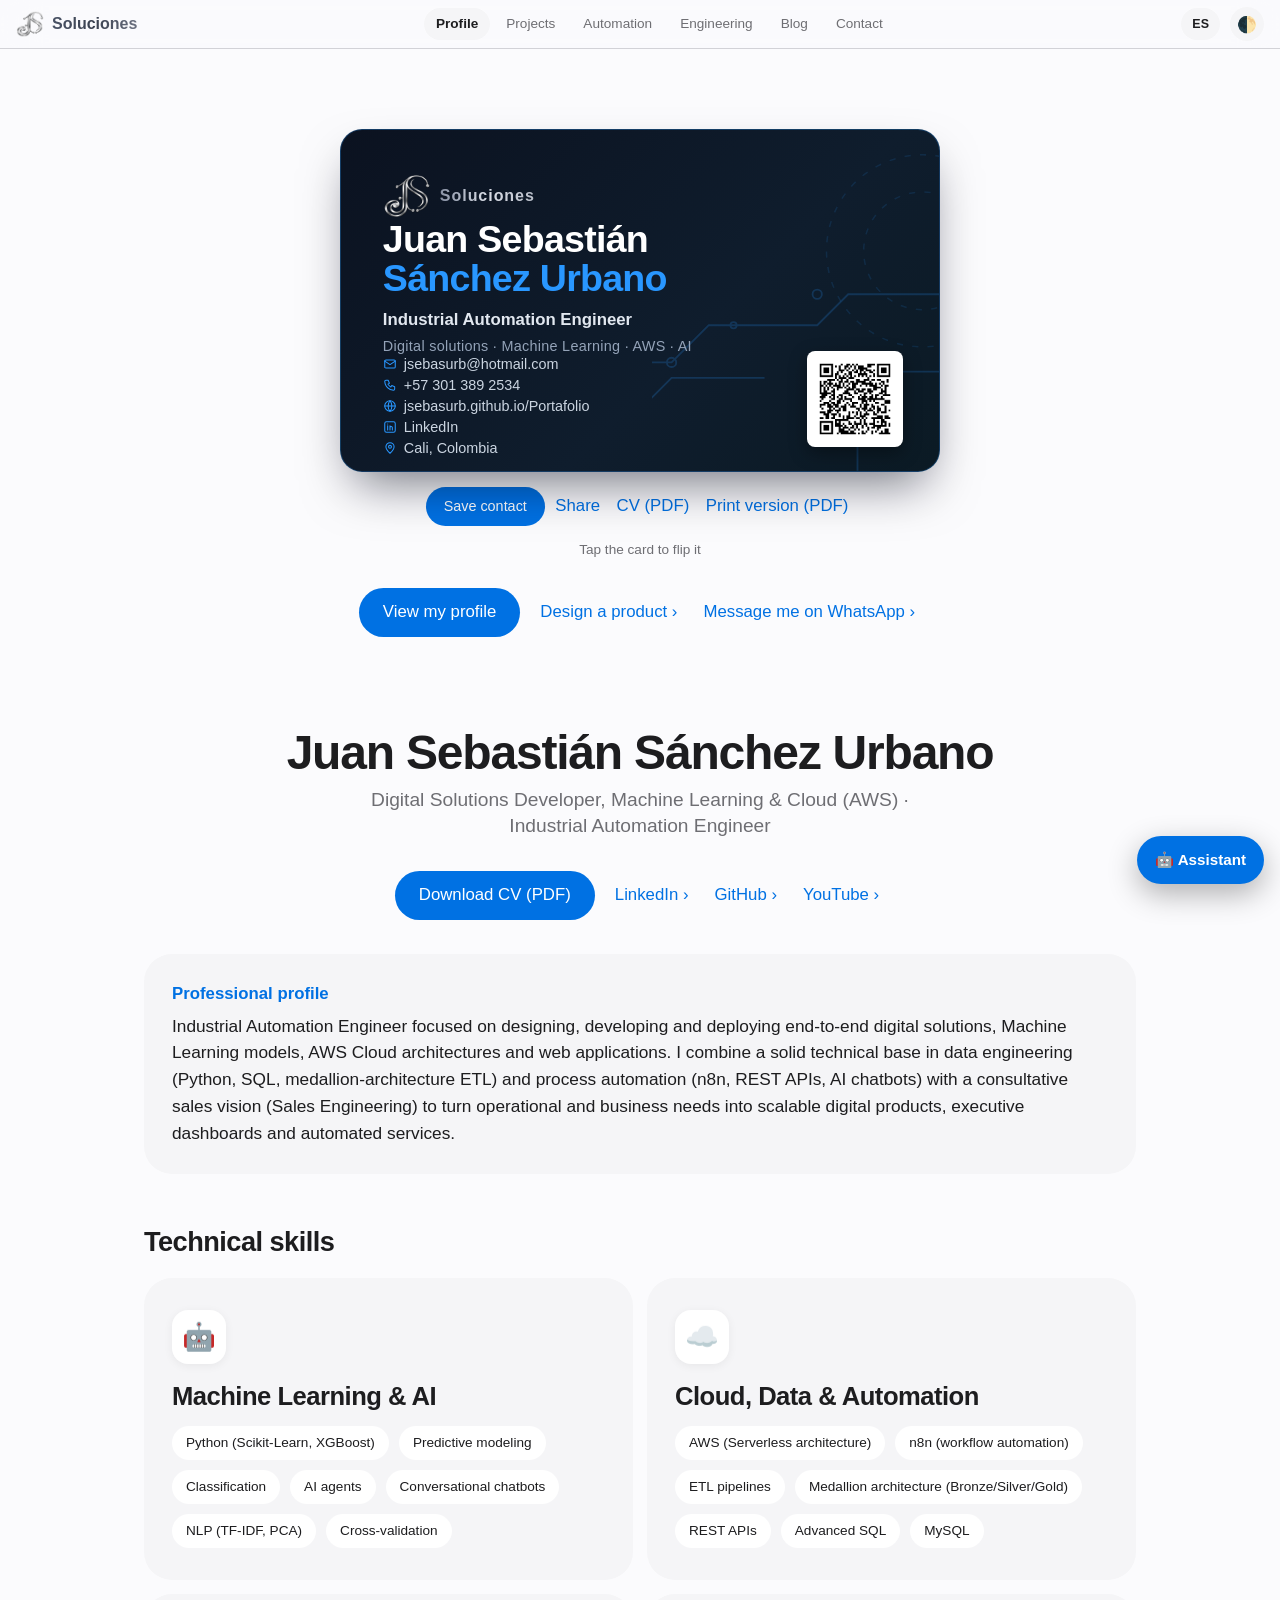
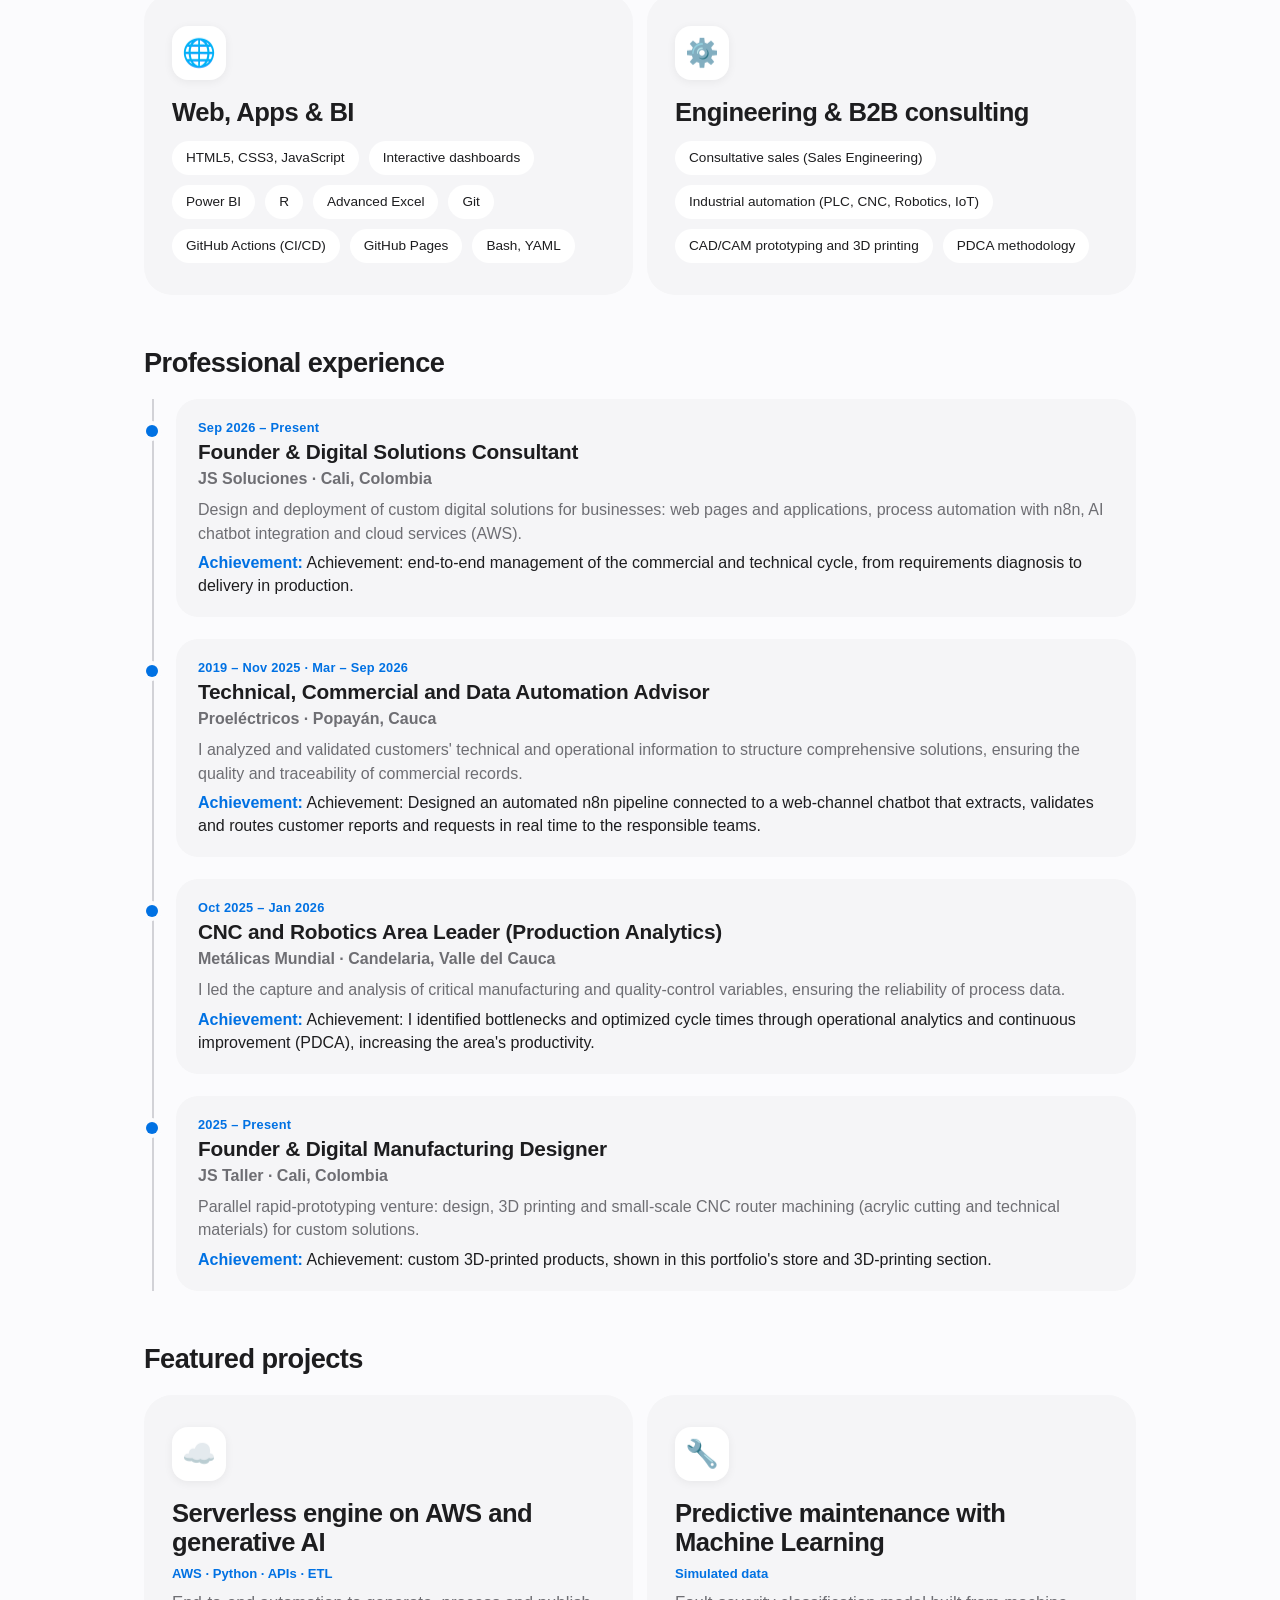
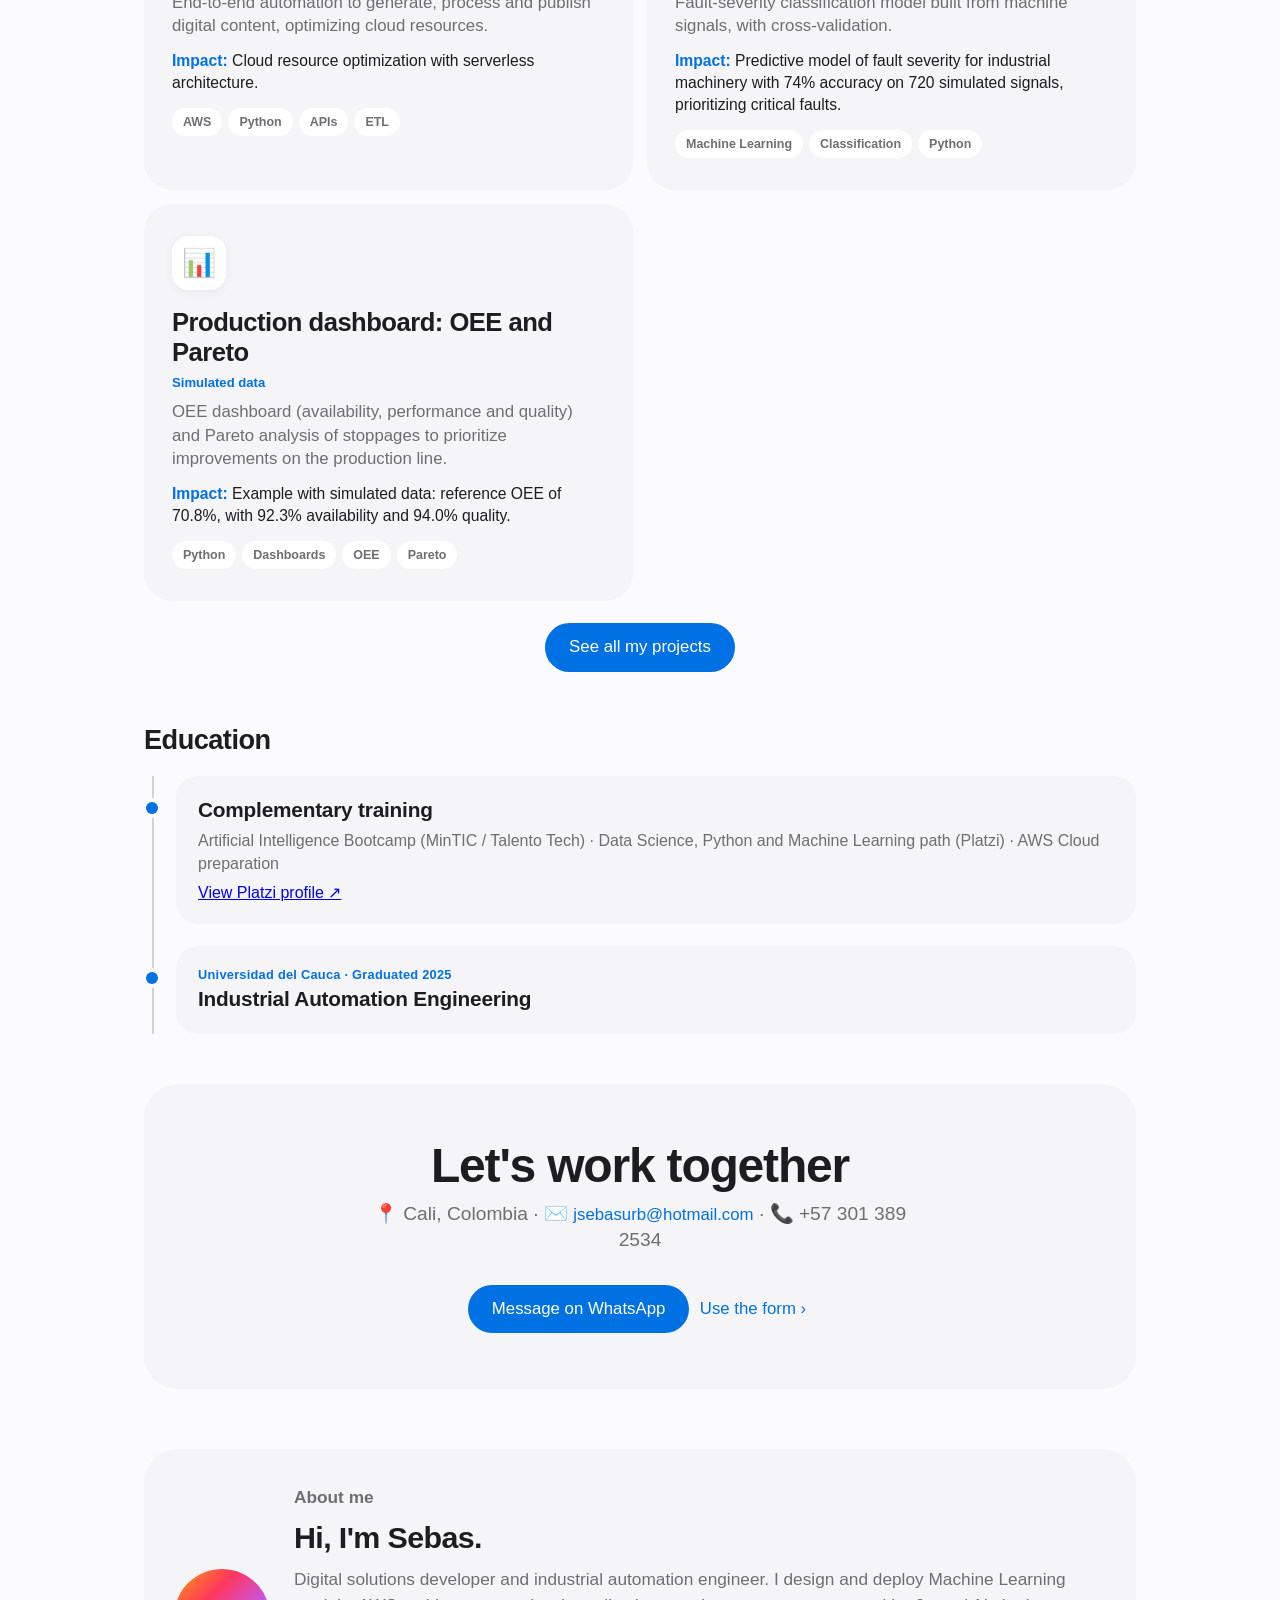
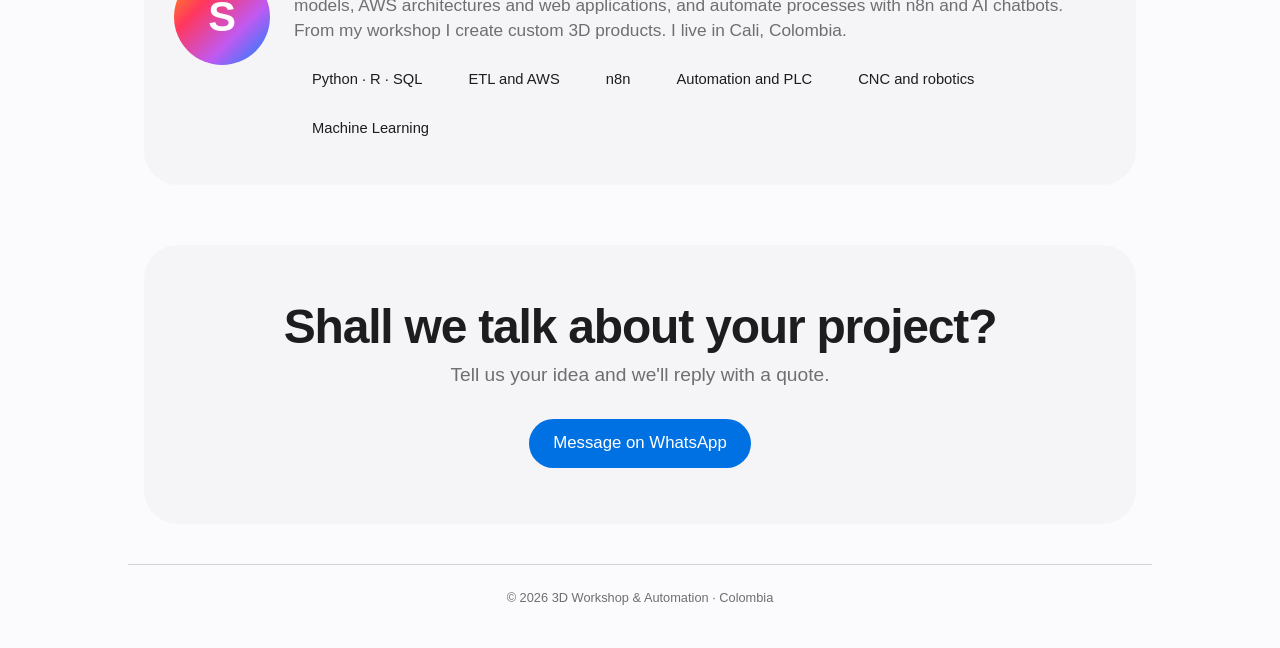
==== gold/en/index.html @ 43a46b57 "logo" ====
<!DOCTYPE html>
<html lang="en">
<head>
<meta charset="UTF-8">
<meta name="viewport" content="width=device-width, initial-scale=1, viewport-fit=cover">
<title>JSebasurb | Industrial Automation Engineer · ML, Sales and AI</title>
<meta name="description" content="Portfolio of Juan Sebastián Sánchez Urbano: machine learning, technical sales, Power BI, AI and automation, with his own tools and 3D printing.">
<meta property="og:title" content="JSebasurb | Industrial Automation Engineer · ML, Sales and AI">
<meta property="og:description" content="Portfolio of Juan Sebastián Sánchez Urbano: machine learning, technical sales, Power BI, AI and automation, with his own tools and 3D printing.">
<meta property="og:type" content="website">
<meta property="og:url" content="https://jsebasurb.github.io/Portafolio/en/">
<meta property="og:image" content="https://jsebasurb.github.io/Portafolio/assets/img/og-image.png">
<meta property="og:image:width" content="1200">
<meta property="og:image:height" content="630">
<meta property="og:locale" content="en_US">
<meta name="twitter:card" content="summary_large_image">
<meta name="twitter:title" content="JSebasurb | Industrial Automation Engineer · ML, Sales and AI">
<meta name="twitter:image" content="https://jsebasurb.github.io/Portafolio/assets/img/og-image.png">
<meta name="author" content="Juan Sebastián Sánchez Urbano">
<meta name="theme-color" content="#0d9488">
<link rel="canonical" href="https://jsebasurb.github.io/Portafolio/en/">
<link rel="alternate" hreflang="es" href="https://jsebasurb.github.io/Portafolio/">
<link rel="alternate" hreflang="en" href="https://jsebasurb.github.io/Portafolio/en/">
<link rel="alternate" hreflang="x-default" href="https://jsebasurb.github.io/Portafolio/">
<link rel="manifest" href="../manifest.webmanifest">
<link rel="apple-touch-icon" href="../assets/img/icon-192.png">
<script type="application/ld+json">{"@context": "https://schema.org", "@type": "Person", "name": "Juan Sebastián Sánchez Urbano", "jobTitle": "Industrial Automation Engineer · ML and Sales", "url": "https://jsebasurb.github.io/Portafolio/en/", "inLanguage": "en", "email": "mailto:jsebasurb@hotmail.com", "address": {"@type": "PostalAddress", "addressLocality": "Cali", "addressCountry": "CO"}, "sameAs": ["https://linkedin.com/in/jsebasurb", "https://github.com/JSebasurb", "https://www.youtube.com/@akazuia"], "knowsAbout": ["Machine Learning", "AWS", "Desarrollo web", "IA", "ETL", "Python", "SQL", "n8n", "Industrial automation"]}</script>
<link rel="icon" type="image/png" sizes="32x32" href="../assets/img/favicon-32.png">
<link rel="stylesheet" href="../assets/css/styles.css">

</head>
<body>
<a class="skip" href="#main">Skip to content</a>
<div class="top"><div>
  <a class="brand" href="#perfil" data-go="perfil" aria-label="Soluciones · Inicio"><img src="../assets/img/logo.webp" alt="" width="28" height="28" fetchpriority="high" decoding="async"><span>Soluciones</span></a>
  <div class="tabsw"><button class="tnav prev" type="button" aria-label="Previous tabs" hidden>‹</button><div class="tabs" id="tabs" role="tablist" aria-label="Secciones">
    <button class="on" role="tab" data-t="perfil">Profile</button>
    <button role="tab" data-t="hub">Projects</button>
    <button role="tab" data-t="auto">Automation</button>
    <button role="tab" data-t="ing">Engineering</button>
    <button role="tab" data-t="blog">Blog</button>
    <button role="tab" data-t="contacto">Contact</button>
  </div><button class="tnav next" type="button" aria-label="More tabs" hidden>›</button></div>
  <a class="lang" id="langBtn" href="../" data-base="../" hreflang="es" lang="es" aria-label="Cambiar a español" title="Cambiar a español">ES</a>
  <button class="tbtn" id="themeBtn" type="button" aria-label="Switch between light and dark mode" title="Light/dark mode">🌓</button>
</div></div>

<div class="hero">
  <article class="bizcard" aria-label="Business card">
    <div class="bc3d" id="bc3d" tabindex="0" role="button" aria-label="Girar tarjeta">
      <div class="bc3d-card" id="bc3dCard">
        <div class="bc3d-face bc3d-front bn-front">
          <svg class="bn-art" viewBox="0 0 300 220" preserveAspectRatio="xMidYMid slice" aria-hidden="true"><g fill="none" stroke="#2997ff" stroke-width="1.2" opacity=".45"><path d="M0 150H70l24-24h70l20-20h116"/><path d="M40 220v-30l30-30h60"/><path d="M190 220v-40l24-24h86"/><circle cx="70" cy="150" r="3"/><circle cx="164" cy="106" r="3"/><circle cx="214" cy="172" r="3"/><circle cx="110" cy="126" r="2"/></g><g fill="none" stroke="#2997ff" stroke-width="1" opacity=".28" stroke-dasharray="4 6"><circle cx="232" cy="78" r="62"/><circle cx="232" cy="78" r="38"/></g></svg>
          <img class="bn-qr" src="../assets/img/qr.png" alt="Código QR del portafolio" width="96" height="96" loading="lazy" decoding="async">
          <div class="bn-inner">
            <div class="bn-top">
              <div class="bn-brand"><img src="../assets/img/logo.webp" alt="" width="30" height="30" fetchpriority="high" decoding="async"><span>Soluciones</span></div>
            </div>
            <div>
              <p class="bn-name">Juan Sebastián<br><span class="bn-ac">Sánchez Urbano</span></p>
              <p class="bn-role t-es">Ingeniero en Automática Industrial</p>
              <p class="bn-role t-en">Industrial Automation Engineer</p>
              <p class="bn-tag t-es">Soluciones digitales · Machine Learning · AWS · IA</p>
              <p class="bn-tag t-en">Digital solutions · Machine Learning · AWS · AI</p>
            </div>
            <div class="bn-contacts">
              <a href="mailto:jsebasurb@hotmail.com"><svg class="bn-ic" viewBox="0 0 24 24" aria-hidden="true"><rect x="3" y="5" width="18" height="14" rx="2"/><path d="M3 7l9 6 9-6"/></svg>jsebasurb@hotmail.com</a>
              <a href="tel:+573013892534"><svg class="bn-ic" viewBox="0 0 24 24" aria-hidden="true"><path d="M5 4h4l2 5-2.5 1.5a11 11 0 0 0 5 5L15 13l5 2v4a2 2 0 0 1-2 2A16 16 0 0 1 3 6a2 2 0 0 1 2-2z"/></svg>+57 301 389 2534</a>
              <a href="https://jsebasurb.github.io/Portafolio/" target="_blank" rel="noopener"><svg class="bn-ic" viewBox="0 0 24 24" aria-hidden="true"><circle cx="12" cy="12" r="9"/><path d="M3 12h18M12 3a14 14 0 0 1 0 18M12 3a14 14 0 0 0 0 18"/></svg>jsebasurb.github.io/Portafolio</a>
              <a href="https://linkedin.com/in/jsebasurb" target="_blank" rel="noopener"><svg class="bn-ic" viewBox="0 0 24 24" aria-hidden="true"><rect x="3" y="3" width="18" height="18" rx="3"/><path d="M8 10v7M8 7v.01M12 17v-4a2 2 0 0 1 4 0v4M12 10v7"/></svg>LinkedIn</a>
              <span><svg class="bn-ic" viewBox="0 0 24 24" aria-hidden="true"><path d="M12 21s-7-6-7-11a7 7 0 0 1 14 0c0 5-7 11-7 11z"/><circle cx="12" cy="10" r="2.5"/></svg>Cali, Colombia</span>
            </div>
          </div>
        </div>
        <div class="bc3d-face bc3d-back bn-back">
          <div class="bn-inner">
            <div>
              <p class="bn-kicker t-es">Lo que construyo</p>
              <p class="bn-kicker t-en">What I build</p>
              <p class="bn-h t-es">Soluciones digitales, datos e IA</p>
              <p class="bn-h t-en">Digital, data and AI solutions</p>
            </div>
            <div class="bn-grid t-es"><div class="bn-chip"><svg class="bn-ci" viewBox="0 0 24 24" aria-hidden="true"><circle cx="5" cy="6" r="2"/><circle cx="5" cy="18" r="2"/><circle cx="19" cy="12" r="2"/><path d="M7 6l10 6M7 18l10-6"/></svg>Machine Learning</div><div class="bn-chip"><svg class="bn-ci" viewBox="0 0 24 24" aria-hidden="true"><rect x="7" y="7" width="10" height="10" rx="2"/><path d="M10 2v3M14 2v3M10 19v3M14 19v3M2 10h3M2 14h3M19 10h3M19 14h3M10 12h4"/></svg>Inteligencia artificial</div><div class="bn-chip"><svg class="bn-ci" viewBox="0 0 24 24" aria-hidden="true"><path d="M3 20h18"/><path d="M6 16l4-4 3 3 5-6"/><path d="M15 9h3v3"/></svg>Cloud y AWS</div><div class="bn-chip"><svg class="bn-ci" viewBox="0 0 24 24" aria-hidden="true"><path d="M3 20h18"/><path d="M6 16l4-4 3 3 5-6"/><path d="M15 9h3v3"/></svg>Apps y dashboards</div><div class="bn-chip"><svg class="bn-ci" viewBox="0 0 24 24" aria-hidden="true"><circle cx="12" cy="12" r="3"/><path d="M12 3v3M12 18v3M3 12h3M18 12h3M5.6 5.6l2.1 2.1M16.3 16.3l2.1 2.1M5.6 18.4l2.1-2.1M16.3 7.7l2.1-2.1"/><circle cx="12" cy="12" r="7"/></svg>Automatización con n8n</div><div class="bn-chip"><svg class="bn-ci" viewBox="0 0 24 24" aria-hidden="true"><path d="M14 6l4 4-8 8H6v-4z"/><path d="M4 20l4-4"/></svg>Ventas consultivas</div></div>
            <div class="bn-grid t-en"><div class="bn-chip"><svg class="bn-ci" viewBox="0 0 24 24" aria-hidden="true"><circle cx="5" cy="6" r="2"/><circle cx="5" cy="18" r="2"/><circle cx="19" cy="12" r="2"/><path d="M7 6l10 6M7 18l10-6"/></svg>Machine Learning</div><div class="bn-chip"><svg class="bn-ci" viewBox="0 0 24 24" aria-hidden="true"><rect x="7" y="7" width="10" height="10" rx="2"/><path d="M10 2v3M14 2v3M10 19v3M14 19v3M2 10h3M2 14h3M19 10h3M19 14h3M10 12h4"/></svg>Artificial intelligence</div><div class="bn-chip"><svg class="bn-ci" viewBox="0 0 24 24" aria-hidden="true"><path d="M3 20h18"/><path d="M6 16l4-4 3 3 5-6"/><path d="M15 9h3v3"/></svg>Cloud and AWS</div><div class="bn-chip"><svg class="bn-ci" viewBox="0 0 24 24" aria-hidden="true"><path d="M3 20h18"/><path d="M6 16l4-4 3 3 5-6"/><path d="M15 9h3v3"/></svg>Apps and dashboards</div><div class="bn-chip"><svg class="bn-ci" viewBox="0 0 24 24" aria-hidden="true"><circle cx="12" cy="12" r="3"/><path d="M12 3v3M12 18v3M3 12h3M18 12h3M5.6 5.6l2.1 2.1M16.3 16.3l2.1 2.1M5.6 18.4l2.1-2.1M16.3 7.7l2.1-2.1"/><circle cx="12" cy="12" r="7"/></svg>Automation with n8n</div><div class="bn-chip"><svg class="bn-ci" viewBox="0 0 24 24" aria-hidden="true"><path d="M14 6l4 4-8 8H6v-4z"/><path d="M4 20l4-4"/></svg>Consultative sales</div></div>
            <div class="bn-foot"><span class="t-es">Ventas técnicas e ingeniería para soluciones de alto valor.</span><span class="t-en">Technical sales and engineering for high-value solutions.</span><b>Soluciones</b></div>
          </div>
        </div>
      </div>
    </div>
    <div class="bn-save"><button class="pill sm" type="button" id="bnVcard"><span class="t-es">Save contact</span><span class="t-en">Save contact</span></button> <button class="link" type="button" id="bnShare"><span class="t-es">Compartir</span><span class="t-en">Share</span></button> <a class="link" href="../assets/docs/CV_Juan_Sebastian_Sanchez.pdf" download><span class="t-es">CV (PDF)</span><span class="t-en">CV (PDF)</span></a> <a class="link" href="../assets/docs/Tarjeta_Imprimir.pdf" download><span class="t-es">Versión para imprimir (PDF)</span><span class="t-en">Print version (PDF)</span></a></div>
    <p class="bc3d-hint t-es">Toca la tarjeta para girarla</p>
    <p class="bc3d-hint t-en">Tap the card to flip it</p>
  </article>
  <p class="eyebrow">Data · Automation · AI · Engineering · 3D</p>
  <h1>Make it <span>yours.</span></h1>
  <p class="lead">I'm Juan Sebastián Sánchez: an industrial automation engineer focused on Machine Learning, technical sales and AI. Here you'll find my profile, my projects, my tools and my 3D workshop.</p>
  <div class="ctas">
    <button class="pill" id="goCv">View my profile</button>
    <button class="link" id="goLab">Design a product ›</button>
    <a class="link" id="wa" href="#" target="_blank" rel="noopener">Message me on WhatsApp ›</a>
  </div>
</div>

<main id="main">
<section class="tab" id="tienda" role="tabpanel">
  <h2>Personalization that feels unique.</h2>
  <p class="sub">High-definition prints on aluminum and glass. 3D printing for any idea.</p>
  <div class="bento">
    <div class="tile rv"><div><div class="ico">🔑</div><h3>Printed keychains</h3><p>Your photo, name or logo on aluminum-sheet keychains. Vivid, durable colors.</p></div><div class="from">From <b>COP 8,000</b></div></div>
    <div class="tile rv"><div><div class="ico">📱</div><h3>Aluminum cases</h3><p>Full-color print on aluminum sheet. Glossy, durable finish.</p></div><div class="from">From <b>COP 35,000</b></div></div>
    <div class="tile rv"><div><div class="ico">🔮</div><h3>Glass cases</h3><p>Print on glass with a mirror effect and amazing color depth.</p></div><div class="from">From <b>COP 40,000</b></div></div>
    <div class="tile dark rv"><div><div class="ico">🧊</div><h3>3D printing</h3><p>Prototypes, spare parts, figures and functional parts in PLA.</p></div><div class="from" style="color:#a1a1a6">Quote your <b style="color:#fff">part</b> · <button class="link" data-go="imp3d" style="padding:0;color:#2dd4bf">Learn more ›</button></div></div>
  </div>

  <div class="kbar"><h3>Made in the workshop</h3><div class="seg wrap" id="kFilter"><button class="on" data-c="all">All</button><button data-c="Keychains">Keychains</button><button data-c="Cases">Cases</button><button data-c="3D printing">3D printing</button></div></div>
  <p class="sub" style="text-align:left;margin:0 0 16px;max-width:none">Tap a photo to see it larger and order it via WhatsApp.</p>
  <div class="kgrid"><article class="ccard" data-cat="Keychains"><button class="cthumb" type="button" aria-label="Enlarge Couple illustration"><img loading="lazy" decoding="async" src="../assets/catalog/pareja-chibi.webp" alt="Couple illustration"></button><div class="cbody"><h3>Couple illustration</h3><p>Perfect as a gift: your photo or an illustration of the two of you on a round keychain with a glossy finish.</p><a class="repo" href="https://wa.me/573013892534?text=Hi%2C%20I%27d%20like%20to%20order%20the%20design%20%E2%80%9CCouple%20illustration%E2%80%9D.%20Could%20you%20quote%20it%3F" target="_blank" rel="noopener">Order this design ›</a></div></article><article class="ccard" data-cat="Keychains"><button class="cthumb" type="button" aria-label="Enlarge Little witch"><img loading="lazy" decoding="async" src="../assets/catalog/bruja.webp" alt="Little witch"></button><div class="cbody"><h3>Little witch</h3><p>A design with personality. Order it as is or with your own image.</p><a class="repo" href="https://wa.me/573013892534?text=Hi%2C%20I%27d%20like%20to%20order%20the%20design%20%E2%80%9CLittle%20witch%E2%80%9D.%20Could%20you%20quote%20it%3F" target="_blank" rel="noopener">Order this design ›</a></div></article><article class="ccard" data-cat="Keychains"><button class="cthumb" type="button" aria-label="Enlarge Axolotl"><img loading="lazy" decoding="async" src="../assets/catalog/axolotl.webp" alt="Axolotl"></button><div class="cbody"><h3>Axolotl</h3><p>Cute and colorful. Can also be made with your pet or your illustration.</p><a class="repo" href="https://wa.me/573013892534?text=Hi%2C%20I%27d%20like%20to%20order%20the%20design%20%E2%80%9CAxolotl%E2%80%9D.%20Could%20you%20quote%20it%3F" target="_blank" rel="noopener">Order this design ›</a></div></article><article class="ccard" data-cat="Keychains"><button class="cthumb" type="button" aria-label="Enlarge Panda"><img loading="lazy" decoding="async" src="../assets/catalog/panda.webp" alt="Panda"></button><div class="cbody"><h3>Panda</h3><p>Background and colors to your taste. Order it as is or with your own image.</p><a class="repo" href="https://wa.me/573013892534?text=Hi%2C%20I%27d%20like%20to%20order%20the%20design%20%E2%80%9CPanda%E2%80%9D.%20Could%20you%20quote%20it%3F" target="_blank" rel="noopener">Order this design ›</a></div></article><article class="ccard" data-cat="Keychains"><button class="cthumb" type="button" aria-label="Enlarge Astronaut"><img loading="lazy" decoding="async" src="../assets/catalog/astronauta.webp" alt="Astronaut"></button><div class="cbody"><h3>Astronaut</h3><p>For dreamers and space lovers. Glossy finish.</p><a class="repo" href="https://wa.me/573013892534?text=Hi%2C%20I%27d%20like%20to%20order%20the%20design%20%E2%80%9CAstronaut%E2%80%9D.%20Could%20you%20quote%20it%3F" target="_blank" rel="noopener">Order this design ›</a></div></article><article class="ccard" data-cat="Keychains"><button class="cthumb" type="button" aria-label="Enlarge Shiba"><img loading="lazy" decoding="async" src="../assets/catalog/shiba.webp" alt="Shiba"></button><div class="cbody"><h3>Shiba</h3><p>For dog lovers. Make it with your own pet&#x27;s face.</p><a class="repo" href="https://wa.me/573013892534?text=Hi%2C%20I%27d%20like%20to%20order%20the%20design%20%E2%80%9CShiba%E2%80%9D.%20Could%20you%20quote%20it%3F" target="_blank" rel="noopener">Order this design ›</a></div></article><article class="ccard case" data-cat="Cases"><button class="cthumb" type="button" aria-label="Enlarge Case with your logo"><img loading="lazy" decoding="async" src="../assets/catalog/estuche-dino.webp" alt="Case with your logo"></button><div class="cbody"><h3>Case with your logo</h3><p>Your logo or brand mascot in full color on a phone case. Great for businesses and corporate gifts.</p><a class="repo" href="https://wa.me/573013892534?text=Hi%2C%20I%27d%20like%20to%20order%20the%20design%20%E2%80%9CCase%20with%20your%20logo%E2%80%9D.%20Could%20you%20quote%20it%3F" target="_blank" rel="noopener">Order this design ›</a></div></article><article class="ccard" data-cat="3D printing"><button class="cthumb" type="button" aria-label="Enlarge Articulated skeleton"><img loading="lazy" decoding="async" src="../assets/catalog/esqueleto-articulado.webp" alt="Articulated skeleton"></button><div class="cbody"><h3>Articulated skeleton</h3><p>A 3D-printed figure with movable joints, ideal as a keychain or a collectible.</p><a class="repo" href="https://wa.me/573013892534?text=Hi%2C%20I%27d%20like%20to%20order%20the%20design%20%E2%80%9CArticulated%20skeleton%E2%80%9D.%20Could%20you%20quote%20it%3F" target="_blank" rel="noopener">Order this design ›</a></div></article></div>

  <h2 id="labT">Design it in seconds.</h2>
  <p class="sub">Choose, customize and order directly via WhatsApp.</p>
  <div class="lab rv" id="lab">
    <div class="ctrl">
      <h3>Your design</h3>
      <div class="f"><label>PRODUCT</label><div class="seg" id="prodC"><button class="on" data-v="key">Keychain</button><button data-v="case">Aluminum</button><button data-v="glass">Glass</button></div></div>
      <div class="f"><label>TEXT</label><input type="text" id="txt" maxlength="16" value="Your name" autocomplete="off"></div>
      <div class="f"><label>ICON</label><div class="dots emo" id="emC"><button class="on">⭐</button><button>❤️</button><button>🐾</button><button>⚽</button><button>🎮</button><button>🌸</button></div></div>
      <div class="f"><label>YOUR IMAGE (OPTIONAL)</label><div class="rd-bar" style="margin-bottom:6px"><label class="mini" for="imgIn">Choose image<input type="file" id="imgIn" accept="image/*" hidden></label><button class="mini" type="button" id="imgClr" hidden>Remove</button></div><small class="hint">Your image stays on your device. Attach it in WhatsApp when you order.</small></div>
      <div class="f two"><div><label>QUANTITY</label><input type="number" id="qty" min="1" max="999" value="1" inputmode="numeric"></div><div id="modelF" hidden><label>PHONE MODEL</label><input id="model" maxlength="40" placeholder="e.g. iPhone 15 Pro" autocomplete="off"></div></div>
      <div class="f"><label>COLOR</label><div class="dots" id="colC">
        <button aria-label="Orange color" class="on" style="background:linear-gradient(135deg,#ff9f0a,#ff375f)" data-v="linear-gradient(135deg,#ff9f0a,#ff375f)"></button>
        <button aria-label="Blue color" style="background:linear-gradient(135deg,#5e5ce6,#8a93a6)" data-v="linear-gradient(135deg,#5e5ce6,#8a93a6)"></button>
        <button aria-label="Green color" style="background:linear-gradient(135deg,#30d158,#0a9d8f)" data-v="linear-gradient(135deg,#30d158,#0a9d8f)"></button>
        <button aria-label="Purple color" style="background:linear-gradient(135deg,#bf5af2,#ff2d92)" data-v="linear-gradient(135deg,#bf5af2,#ff2d92)"></button>
        <button aria-label="Grey color" style="background:linear-gradient(135deg,#48484a,#1c1c1e)" data-v="linear-gradient(135deg,#48484a,#1c1c1e)"></button></div></div>
      <button class="pill" id="order">Order via WhatsApp</button>
    </div>
    <div class="stage"><div class="dwrap" id="wrap"><div class="ring" id="ring"></div><div class="prod key" id="prod"><div class="em" id="pem">⭐</div><div class="tx" id="ptx">Your name</div></div></div></div>
  </div>

  <h2>Ideas for every occasion.</h2>
  <p class="sub">Keychains and cases that say something about whoever carries them.</p>
  <div class="bento ideas">
    <div class="tile rv"><div><div class="ico">💞</div><h3>Couples</h3><p>A gift with their photo or an illustration of the two of them.</p></div><button class="link idea-go" data-msg="Hi, I'd like a keychain or case for couples">Order ›</button></div>
    <div class="tile rv"><div><div class="ico">🐾</div><h3>Pets</h3><p>Your dog or cat on a keychain you carry everywhere.</p></div><button class="link idea-go" data-msg="Hi, I'd like a keychain or case with my pet">Order ›</button></div>
    <div class="tile rv"><div><div class="ico">🏢</div><h3>Businesses and brands</h3><p>Your logo or brand mascot on keychains and cases for customers and team.</p></div><button class="link idea-go" data-msg="Hi, I'd like keychains or cases with my business logo">Order ›</button></div>
    <div class="tile rv"><div><div class="ico">🎉</div><h3>Events and birthdays</h3><p>Unique keepsakes for your guests. Ask about multiple units.</p></div><button class="link idea-go" data-msg="Hi, I'd like a quote for several units for an event">Order ›</button></div>
  </div>

  <h2>Ordering is easy.</h2>
  <div class="bento steps">
    <div class="tile rv"><div><div class="ico">1</div><h3>Choose</h3><p>Pick a design from the catalog or create yours in the designer.</p></div></div>
    <div class="tile rv"><div><div class="ico">2</div><h3>Send your image</h3><p>Press order via WhatsApp and attach your photo, logo or idea.</p></div></div>
    <div class="tile rv"><div><div class="ico">3</div><h3>We confirm</h3><p>We review the details and phone model, then send you the quote.</p></div></div>
  </div>
  <p class="sub" style="margin-top:22px">Gifts, events or your company? Ask about multi-unit orders.</p>
</section>

<section class="tab" id="auto" role="tabpanel">
  <h2>Your business, on autopilot.</h2>
  <p class="sub">Connect your tools and let processes work for you.</p>
  <div class="flow">
    <div class="node"><i>💬</i>Customer</div><div class="wire"></div>
    <div class="node"><i>⚙️</i>n8n</div><div class="wire"></div>
    <div class="node"><i>🤖</i>IA</div><div class="wire"></div>
    <div class="node"><i>📊</i>CRM</div>
  </div>
  <div class="bento">
    <div class="tile rv"><div><div class="ico">🔗</div><h3>n8n workflows</h3><p>We connect WhatsApp, Google Sheets, CRM, email and stores into automated workflows.</p></div></div>
    <div class="tile rv"><div><div class="ico">🧩</div><h3>App automation</h3><p>API integrations, bots, automatic reports and data synchronization.</p></div></div>
    <div class="tile rv"><div><div class="ico">📣</div><h3>Digital marketing</h3><p>Social media, lead generation, funnels, campaigns and automated messages.</p></div></div>
    <div class="tile dark rv"><div><div class="ico">🛎️</div><h3>24/7 chatbots</h3><p>Customer support, scheduling and follow-up with no manual work.</p></div></div>
  </div>
  <div class="chips"><span>n8n</span><span>APIs</span><span>Webhooks</span><span>Google Workspace</span><span>WhatsApp</span><span>CRM</span><span>IA</span></div>
</section>

<section class="tab" id="ia" role="tabpanel">
  <h2>AI content that sells.</h2>
  <p class="sub">Images, videos and copy created with artificial intelligence so your brand stands out on social media.</p>
  <div class="promptbox rv"><span class="pl">Prompt</span><div class="pt" id="pt"></div><span class="cur"></span></div>
  <div class="bento">
    <div class="tile rv"><div><div class="ico">🖼️</div><h3>Images and designs</h3><p>Product photos, mockups, logos and graphics generated with AI, ready to publish.</p></div></div>
    <div class="tile rv"><div><div class="ico">🎬</div><h3>AI videos and reels</h3><p>Short videos, product animations and ads for Instagram, TikTok and WhatsApp.</p></div></div>
    <div class="tile rv"><div><div class="ico">✍️</div><h3>Copy and calendar</h3><p>Copy, scripts, descriptions and a content calendar designed for your business.</p></div></div>
    <div class="tile dark rv"><div><div class="ico">🎙️</div><h3>Voice and avatars</h3><p>Voice-overs, virtual presenters and automated content connected with n8n.</p></div></div>
  </div>
  <div class="chips"><span>AI images</span><span>AI video</span><span>Social media</span><span>Branding</span><span>Post automation</span></div>
</section>

<section class="tab" id="ing" role="tabpanel">
  <h2>Engineering that works.</h2>
  <p class="sub">Industrial automation, from idea to commissioning.</p>
  <div class="plc">
    <svg viewBox="0 0 460 120" aria-label="Animated ladder diagram">
      <line x1="20" y1="10" x2="20" y2="110" class="wl on"/><line x1="440" y1="10" x2="440" y2="110" class="wl on"/>
      <path id="r1" d="M20 40H120M170 40H270M320 40H400" class="wl"/>
      <path d="M20 90H400" class="wl"/>
      <path d="M120 28v24M170 28v24" stroke="#f5f5f7" stroke-width="3" stroke-linecap="round"/>
      <circle cx="295" cy="40" r="22" fill="none" stroke="#f5f5f7" stroke-width="3"/>
      <path d="M400 40H440" class="wl on"/>
      <text x="108" y="22">START</text><text x="160" y="22">STOP</text><text x="274" y="80">MOTOR</text>
      <text x="26" y="108">PLC · Ladder</text>
    </svg>
  </div>
  <div class="bento">
    <div class="tile rv"><div><div class="ico">🏭</div><h3>Industrial automation</h3><p>Design and implementation of automated processes and production line upgrades.</p></div></div>
    <div class="tile rv"><div><div class="ico">🧠</div><h3>PLC programming</h3><p>Development, modification and debugging of PLC and HMI programs and process control.</p></div></div>
    <div class="tile rv"><div><div class="ico">💻</div><h3>Programming and software</h3><p>Web apps, data dashboards and tools tailored to your operation.</p></div></div>
    <div class="tile dark rv"><div><div class="ico">🛠️</div><h3>Consulting and support</h3><p>Diagnostics, technical documentation and support for your projects.</p></div></div>
  </div>
</section>

<section class="tab on" id="perfil">
  <h2>Juan Sebastián Sánchez Urbano</h2>
  <p class="sub">Digital Solutions Developer, Machine Learning &amp; Cloud (AWS) · Industrial Automation Engineer</p>
  <div class="ctas" style="margin:0 0 34px">
    <a class="pill" href="../assets/docs/CV_Juan_Sebastian_Sanchez_EN.pdf" download>Download CV (PDF)</a>
    <a class="link" href="https://linkedin.com/in/jsebasurb" target="_blank" rel="noopener">LinkedIn ›</a>
    <a class="link" href="https://github.com/JSebasurb" target="_blank" rel="noopener">GitHub ›</a>
    <a class="link" href="https://www.youtube.com/@akazuia" target="_blank" rel="noopener">YouTube ›</a>
  </div>
  <div class="cv-sum rv"><p class="eyebrow">Professional profile</p><p>Industrial Automation Engineer focused on designing, developing and deploying end-to-end digital solutions, Machine Learning models, AWS Cloud architectures and web applications. I combine a solid technical base in data engineering (Python, SQL, medallion-architecture ETL) and process automation (n8n, REST APIs, AI chatbots) with a consultative sales vision (Sales Engineering) to turn operational and business needs into scalable digital products, executive dashboards and automated services.</p></div>
  <h3 class="sec">Technical skills</h3><div class="bento"><div class="tile rv"><div><div class="ico">🤖</div><h3>Machine Learning &amp; AI</h3><div class="chips left"><span>Python (Scikit-Learn, XGBoost)</span><span>Predictive modeling</span><span>Classification</span><span>AI agents</span><span>Conversational chatbots</span><span>NLP (TF-IDF, PCA)</span><span>Cross-validation</span></div></div></div><div class="tile rv"><div><div class="ico">☁️</div><h3>Cloud, Data &amp; Automation</h3><div class="chips left"><span>AWS (Serverless architecture)</span><span>n8n (workflow automation)</span><span>ETL pipelines</span><span>Medallion architecture (Bronze/Silver/Gold)</span><span>REST APIs</span><span>Advanced SQL</span><span>MySQL</span></div></div></div><div class="tile rv"><div><div class="ico">🌐</div><h3>Web, Apps &amp; BI</h3><div class="chips left"><span>HTML5, CSS3, JavaScript</span><span>Interactive dashboards</span><span>Power BI</span><span>R</span><span>Advanced Excel</span><span>Git</span><span>GitHub Actions (CI/CD)</span><span>GitHub Pages</span><span>Bash, YAML</span></div></div></div><div class="tile rv"><div><div class="ico">⚙️</div><h3>Engineering &amp; B2B consulting</h3><div class="chips left"><span>Consultative sales (Sales Engineering)</span><span>Industrial automation (PLC, CNC, Robotics, IoT)</span><span>CAD/CAM prototyping and 3D printing</span><span>PDCA methodology</span></div></div></div></div>
  <h3 class="sec">Professional experience</h3><div class="tl"><div class="tl-item rv"><div class="tl-per">Sep 2026 – Present</div><h3>Founder &amp; Digital Solutions Consultant</h3><div class="tl-co">JS Soluciones · Cali, Colombia</div><p>Design and deployment of custom digital solutions for businesses: web pages and applications, process automation with n8n, AI chatbot integration and cloud services (AWS).</p><p class="win"><b>Achievement:</b> Achievement: end-to-end management of the commercial and technical cycle, from requirements diagnosis to delivery in production.</p></div><div class="tl-item rv"><div class="tl-per">2019 – Nov 2025 · Mar – Sep 2026</div><h3>Technical, Commercial and Data Automation Advisor</h3><div class="tl-co">Proeléctricos · Popayán, Cauca</div><p>I analyzed and validated customers&#x27; technical and operational information to structure comprehensive solutions, ensuring the quality and traceability of commercial records.</p><p class="win"><b>Achievement:</b> Achievement: Designed an automated n8n pipeline connected to a web-channel chatbot that extracts, validates and routes customer reports and requests in real time to the responsible teams.</p></div><div class="tl-item rv"><div class="tl-per">Oct 2025 – Jan 2026</div><h3>CNC and Robotics Area Leader (Production Analytics)</h3><div class="tl-co">Metálicas Mundial · Candelaria, Valle del Cauca</div><p>I led the capture and analysis of critical manufacturing and quality-control variables, ensuring the reliability of process data.</p><p class="win"><b>Achievement:</b> Achievement: I identified bottlenecks and optimized cycle times through operational analytics and continuous improvement (PDCA), increasing the area&#x27;s productivity.</p></div><div class="tl-item rv"><div class="tl-per">2025 – Present</div><h3>Founder &amp; Digital Manufacturing Designer</h3><div class="tl-co">JS Taller · Cali, Colombia</div><p>Parallel rapid-prototyping venture: design, 3D printing and small-scale CNC router machining (acrylic cutting and technical materials) for custom solutions.</p><p class="win"><b>Achievement:</b> Achievement: custom 3D-printed products, shown in this portfolio&#x27;s store and 3D-printing section.</p></div></div>
  <h3 class="sec">Featured projects</h3><div class="bento"><div class="tile rv"><div><div class="ico">☁️</div><h3>Serverless engine on AWS and generative AI</h3><div class="meta">AWS · Python · APIs · ETL</div><p>End-to-end automation to generate, process and publish digital content, optimizing cloud resources.</p><p class="win"><b>Impact:</b> Cloud resource optimization with serverless architecture.</p><div class="tag-row"><span>AWS</span><span>Python</span><span>APIs</span><span>ETL</span></div></div></div><div class="tile rv"><div><div class="ico">🔧</div><h3>Predictive maintenance with Machine Learning</h3><div class="meta">Simulated data</div><p>Fault-severity classification model built from machine signals, with cross-validation.</p><p class="win"><b>Impact:</b> Predictive model of fault severity for industrial machinery with 74% accuracy on 720 simulated signals, prioritizing critical faults.</p><div class="tag-row"><span>Machine Learning</span><span>Classification</span><span>Python</span></div></div></div><div class="tile rv"><div><div class="ico">📊</div><h3>Production dashboard: OEE and Pareto</h3><div class="meta">Simulated data</div><p>OEE dashboard (availability, performance and quality) and Pareto analysis of stoppages to prioritize improvements on the production line.</p><p class="win"><b>Impact:</b> Example with simulated data: reference OEE of 70.8%, with 92.3% availability and 94.0% quality.</p><div class="tag-row"><span>Python</span><span>Dashboards</span><span>OEE</span><span>Pareto</span></div></div></div></div>
  <div class="ctas" style="margin-top:22px"><button class="pill" data-go="proyectos">See all my projects</button></div>
  <h3 class="sec">Education</h3><div class="tl"><div class="tl-item rv"><div class="tl-per"></div><h3>Complementary training</h3><p>Artificial Intelligence Bootcamp (MinTIC / Talento Tech) · Data Science, Python and Machine Learning path (Platzi) · AWS Cloud preparation</p><p><a href="https://platzi.com/p/JUAN_SEBASTIAN_SANCHEZ_URBANO/" target="_blank" rel="noopener">View Platzi profile ↗</a></p></div><div class="tl-item rv"><div class="tl-per">Universidad del Cauca · Graduated 2025</div><h3>Industrial Automation Engineering</h3></div></div>
  <div class="cta rv" style="margin-top:50px">
    <h2>Let&#x27;s work together</h2>
    <p class="sub">📍 Cali, Colombia · ✉️ <a class="link" style="padding:0" href="mailto:jsebasurb@hotmail.com">jsebasurb@hotmail.com</a> · 📞 +57 301 389 2534</p>
    <a class="pill" href="https://wa.me/573013892534" target="_blank" rel="noopener">Message on WhatsApp</a> <button class="link" data-go="contacto">Use the form ›</button>
  </div>
</section>

<section class="tab" id="proyectos">
  <h2>My projects.</h2>
  <p class="sub">Data, automation, web and engineering. Tap a thumbnail to open the project.</p>
  <div class="pbar"><div class="seg wrap" id="pFilter"><button class="on" data-c="all">All</button><button data-c="Data">Data</button><button data-c="Automation">Automation</button><button data-c="Web">Web</button><button data-c="Industrial">Industrial</button><button data-c="3D Workshop">3D Workshop</button><button data-c="AI">AI</button><button data-c="Vision">Vision</button><button data-c="Games">Games</button><button data-c="Education">Education</button><button data-c="Virtual reality">Virtual reality</button><button data-c="Robotics">Robotics</button></div><span id="pCount" class="pcount"></span></div>
  <div class="pgrid"><article class="pcard rv" data-cat="Data"><div class="pthumb"><img loading="lazy" decoding="async" src="../assets/projects/etl-pipeline.webp" alt="Thumbnail of End-to-end automated ETL pipeline"></div><div class="pbody"><div class="meta">Data · 2026</div><h3>End-to-end automated ETL pipeline</h3><p>Extraction, transformation and loading with Python, n8n and REST APIs. It eliminated 100% of manual data entry and left standardized data for executive analysis.</p><div class="tag-row"><span>Python</span><span>n8n</span><span>REST APIs</span><span>ETL</span></div><details class="case"><summary>See case study</summary><dl><dt>Problem</dt><dd>Data was entered by hand, with a risk of errors and little standardization.</dd><dt>Solution</dt><dd>An ETL architecture using Python, n8n and REST API calls that consolidates centralized databases.</dd><dt>Result</dt><dd>100% of manual data entry was eliminated, with complete and standardized data for executive analysis.</dd></dl></details><button class="repo" type="button" data-tool="t6">Open the tool ›</button></div></article><article class="pcard rv" data-cat="Data"><div class="pthumb"><img loading="lazy" decoding="async" src="../assets/projects/etl-pipeline.webp" alt="Thumbnail of SIVIGILA epidemiological ETL 2018–2022"></div><div class="pbody"><div class="meta">Data · 2026</div><h3>SIVIGILA epidemiological ETL 2018–2022</h3><p>ETL over National Institute of Health reports (dengue, SARI, tuberculosis) with medallion architecture and an HTML dashboard.</p><div class="tag-row"><span>Python</span><span>Excel</span><span>Medallion</span><span>Dashboard</span></div><button class="repo" type="button" data-tool="t6">Open the tool ›</button></div></article><article class="pcard rv" data-cat="Data"><div class="pthumb"><div class="pfb" style="background:linear-gradient(135deg,#30d158,#0a9d8f)"><span>📦</span></div></div><div class="pbody"><div class="meta">Data · 2026</div><h3>Kaismart Solutions ETL lab</h3><p>Integration of 5,000 MySQL sales with 50,000 logistics events in Excel: EDA, medallion, 10 business questions and scheduled runs.</p><div class="tag-row"><span>MySQL</span><span>Python</span><span>Medallion</span></div><button class="repo" type="button" data-tool="t6">Open the tool ›</button></div></article><article class="pcard rv" data-cat="Automation"><div class="pthumb"><div class="pfb" style="background:linear-gradient(135deg,#bf5af2,#ff2d92)"><span>🤖</span></div></div><div class="pbody"><div class="meta">Automation · 2025</div><h3>AI chatbot and n8n workflow</h3><p>Web chatbot integrated into an n8n pipeline that extracts, validates and routes reports automatically to the responsible areas.</p><div class="tag-row"><span>n8n</span><span>AI</span><span>Chatbot</span></div></div></article><article class="pcard rv" data-cat="Web"><a class="pthumb" href="https://github.com/JSebasurb/Portafolio" target="_blank" rel="noopener" aria-label="Open Web portfolio with medallion architecture"><div class="pfb" style="background:linear-gradient(135deg,#48484a,#1c1c1e)"><span>🌐</span></div></a><div class="pbody"><div class="meta">Web · 2026</div><h3>Web portfolio with medallion architecture</h3><p>GitHub Pages site with Bronze/Silver/Gold layers, a Python build, continuous deployment with GitHub Actions and custom tools.</p><div class="tag-row"><span>HTML</span><span>CSS</span><span>JavaScript</span><span>Python</span></div><a class="repo" href="https://github.com/JSebasurb/Portafolio" target="_blank" rel="noopener">View code on GitHub ›</a></div></article><article class="pcard rv" data-cat="Industrial"><div class="pthumb"><div class="pfb" style="background:linear-gradient(135deg,#ff375f,#bf5af2)"><span>📡</span></div></div><div class="pbody"><div class="meta">Industrial · 2022–2024</div><h3>Real-time data capture and alerts (IoT)</h3><p>Industrial sensors and instrumentation with real-time ingestion, automatic validation of critical variables and control alerts.</p><div class="tag-row"><span>IoT</span><span>Sensors</span><span>Alerts</span></div><button class="repo" type="button" data-tool="t10">Open the tool ›</button></div></article><article class="pcard rv" data-cat="3D Workshop"><div class="pthumb"><img loading="lazy" decoding="async" src="../assets/projects/taller-3d-cotizador.webp" alt="Thumbnail of 3D Workshop: custom keychains and cases"></div><div class="pbody"><div class="meta">3D Workshop · 2026</div><h3>3D Workshop: custom keychains and cases</h3><p>Prints on aluminum and glass, 3D printing and a product designer connected to WhatsApp.</p><div class="tag-row"><span>3D printing</span><span>Printing</span></div><button class="repo" type="button" data-tool="t5">Open the tool ›</button></div></article><article class="pcard rv" data-cat="AI"><a class="pthumb" href="https://www.youtube.com/@akazuia" target="_blank" rel="noopener" aria-label="Open Akazu IA YouTube channel"><div class="pfb" style="background:linear-gradient(135deg,#5e5ce6,#0a84ff)"><span>🎬</span></div></a><div class="pbody"><div class="meta">AI · 2026</div><h3>Akazu IA YouTube channel</h3><p>An artificial intelligence avatar that turns trends, dances, viral audios and memes into short videos for social media.</p><div class="tag-row"><span>AI avatar</span><span>Shorts</span><span>AI animation</span></div><a class="repo" href="https://www.youtube.com/@akazuia" target="_blank" rel="noopener">View channel on YouTube ›</a></div></article><article class="pcard rv" data-cat="Industrial"><div class="pthumb"><img loading="lazy" decoding="async" src="../assets/projects/calc-roscas.webp" alt="Thumbnail of Thread calculator"></div><div class="pbody"><div class="meta">Industrial · 2026</div><h3>Thread calculator</h3><p>Technical spec sheet for metric, UNC and UNF threads: diameter, pitch, minor diameter and approximate drill size, with pitch and length conversions.</p><div class="tag-row"><span>Python</span><span>Engineering</span><span>Conversiones</span></div><details class="case"><summary>See case study</summary><dl><dt>Problem</dt><dd>Look up thread diameter, pitch and drill size without searching tables.</dd><dt>Solution</dt><dd>Spec sheet for metric, UNC and UNF threads, with pitch and length conversions.</dd><dt>Result</dt><dd>Values checked against known references: M8 = 1.25 mm; 1/4-20 = 20 TPI. The drill size is approximate.</dd></dl></details><button class="repo" type="button" data-tool="t4">Open the tool ›</button></div></article><article class="pcard rv" data-cat="Data"><div class="pthumb"><img loading="lazy" decoding="async" src="../assets/projects/csv-viewer.webp" alt="Thumbnail of CSV viewer"></div><div class="pbody"><div class="meta">Data · 2026</div><h3>CSV viewer</h3><p>Load a CSV and get per-column statistics and a chart by category. Everything runs in the browser.</p><div class="tag-row"><span>CSV</span><span>Statistics</span><span>Charts</span></div><details class="case"><summary>See case study</summary><dl><dt>Problem</dt><dd>Quickly review a data file without installing software.</dd><dt>Solution</dt><dd>Per-column statistics and a chart by category, processed in the browser.</dd><dt>Result</dt><dd>Tested with sample data and CSVs with empty cells and mixed columns. No file leaves the device.</dd></dl></details><button class="repo" type="button" data-tool="t7">Open the tool ›</button></div></article><article class="pcard rv" data-cat="Data"><div class="pthumb"><img loading="lazy" decoding="async" src="../assets/projects/mantenimiento.webp" alt="Thumbnail of Predictive maintenance"></div><div class="pbody"><div class="meta">Data · 2026</div><h3>Predictive maintenance</h3><p>Model that detects bearing faults from vibration: features, logistic regression and a demo with simulated signals. 70% test accuracy.</p><div class="tag-row"><span>Python</span><span>scikit-learn</span><span>Signals</span><span>ML</span></div><details class="case"><summary>See case study</summary><dl><dt>Problem</dt><dd>Detect bearing faults before they stop the machine, without relying on manual inspection.</dd><dt>Solution</dt><dd>Vibration features (RMS, kurtosis and envelope at the fault frequencies) with logistic regression and 5-fold cross-validation.</dd><dt>Result</dt><dd>74 ± 3% cross-validation with simulated signals: 100% on severe faults and 24% on mild ones. Still needs validation on real equipment data.</dd></dl></details><button class="repo" type="button" data-tool="t8">Open the tool ›</button></div></article><article class="pcard rv" data-cat="Vision"><div class="pthumb"><img loading="lazy" decoding="async" src="../assets/projects/vision-tornillos.webp" alt="Thumbnail of Visual screw inspection"></div><div class="pbody"><div class="meta">Vision · 2026</div><h3>Visual screw inspection</h3><p>Classifies healthy, cracked or chipped screw heads with a physical descriptor and logistic regression. Demo with simulated images: 74% accuracy.</p><div class="tag-row"><span>Computer vision</span><span>Python</span><span>Classification</span></div><details class="case"><summary>See case study</summary><dl><dt>Problem</dt><dd>Separate healthy, cracked and chipped screw heads during inspection.</dd><dt>Solution</dt><dd>Physical descriptor (edge shape, minimum radius and darkness next to the edge) with logistic regression.</dd><dt>Result</dt><dd>74% accuracy with simulated images: chipped heads 94%, thin cracks 66%. Real screw photos are still needed.</dd></dl></details><button class="repo" type="button" data-tool="t9">Open the tool ›</button></div></article><article class="pcard rv" data-cat="Industrial"><div class="pthumb"><img loading="lazy" decoding="async" src="../assets/projects/dashboard-produccion.webp" alt="Thumbnail of Production and quality dashboard"></div><div class="pbody"><div class="meta">Industrial · 2026</div><h3>Production and quality dashboard</h3><p>OEE by machine, defect Pareto and daily trend from a production CSV. Checked against an independent calculation.</p><div class="tag-row"><span>OEE</span><span>Pareto</span><span>Dashboards</span></div><details class="case"><summary>See case study</summary><dl><dt>Problem</dt><dd>Find where the line loses capacity: availability, performance and quality.</dd><dt>Solution</dt><dd>OEE by machine, defect Pareto and daily trend from a production CSV.</dd><dt>Result</dt><dd>Indicators checked against an independent calculation (total OEE of 70.8% on the sample data).</dd></dl></details><button class="repo" type="button" data-tool="t10">Open the tool ›</button></div></article><article class="pcard rv" data-cat="AI"><div class="pthumb"><img loading="lazy" decoding="async" src="../assets/projects/fichas-tecnicas.webp" alt="Thumbnail of Technical sheet assistant"></div><div class="pbody"><div class="meta">AI · 2026</div><h3>Technical sheet assistant</h3><p>Finds answers in thread and screw technical sheets with TF-IDF. Shows sheet excerpts; it does not invent text. Recall@1 of 94%.</p><div class="tag-row"><span>TF-IDF</span><span>Search</span><span>NLP</span></div><details class="case"><summary>See case study</summary><dl><dt>Problem</dt><dd>Find answers in technical sheets without searching by hand.</dd><dt>Solution</dt><dd>TF-IDF search with cosine similarity that shows sheet excerpts; it does not generate new text.</dd><dt>Result</dt><dd>Ranks the correct sheet first for 94% of 18 test questions. An optimistic figure: the same author wrote the questions.</dd></dl></details><button class="repo" type="button" data-tool="t11">Open the tool ›</button></div></article><article class="pcard rv" data-cat="Games"><div class="pthumb"><div class="pfb" style="background:linear-gradient(135deg,#30d158,#0a9d8f)"><span>🎮</span></div></div><div class="pbody"><div class="meta">Games · 2026</div><h3>Games and exercises</h3><p>Here you will find mobile arcade games, mental agility exercises and factory simulations. Everything runs in your browser and your records are saved on this device.</p><div class="tag-row"><span>Arcade</span><span>Agilidad mental</span><span>Simulation</span></div><button class="repo" type="button" data-go="juegos">View ›</button></div></article><article class="pcard rv" data-cat="Education"><a class="pthumb" href="https://jsebasurb.github.io/Academy-tornillos/" target="_blank" rel="noopener" aria-label="Open Screw academy"><img loading="lazy" decoding="async" src="../assets/projects/academia-tornillos.webp" alt="Thumbnail of Screw academy"></a><div class="pbody"><div class="meta">Education · 2026</div><h3>Screw academy</h3><p>Leveled questions, curiosities and references on threads, heads and points. Includes the academy published on its own site.</p><div class="tag-row"><span>Education</span><span>Quiz</span><span>Referencias</span></div><a class="repo" href="https://jsebasurb.github.io/Academy-tornillos/" target="_blank" rel="noopener">Open the academy site ›</a><button class="repo" type="button" data-go="cato">View ›</button></div></article><article class="pcard rv" data-cat="Virtual reality"><div class="pthumb"><div class="pfb" style="background:linear-gradient(135deg,#48484a,#1c1c1e)"><span>🥽</span></div></div><div class="pbody"><div class="meta">Virtual reality · 2025</div><h3>Immersive environments for phobia identification</h3><p>Bachelor&#x27;s thesis: immersive Unity environments for Meta Quest 2 to identify phobias such as fear of fire and heights, with a system that analyzes user reactions to controlled stimuli.</p><div class="tag-row"><span>Unity</span><span>Meta Quest 2</span><span>Realidad virtual</span><span>Salud mental</span></div></div></article><article class="pcard rv" data-cat="Robotics"><div class="pthumb"><div class="pfb" style="background:linear-gradient(135deg,#ff375f,#bf5af2)"><span>🤖</span></div></div><div class="pbody"><div class="meta">Robotics · 2026</div><h3>Mobile robot control through virtual reality (CINVESTAV)</h3><p>Project in the Automatic Control Area of CINVESTAV, Mexico City. Mobile-robot control system driven from virtual reality, using Unity, C#, ROS and Meta Quest 2, with IMU and LIDAR sensor integration.</p><div class="tag-row"><span>Unity</span><span>C#</span><span>ROS</span><span>LIDAR</span><span>IMU</span><span>Meta Quest 2</span></div></div></article></div>
</section>

<section class="tab" id="imp3d">
  <h2>3D printing.</h2>
  <p class="sub">From your idea to a real part. I print prototypes, spare parts and functional parts in PLA with my Dremel DigiLab 3D20.</p>
  <div class="ctas" style="margin:0 0 30px"><a class="pill" href="https://wa.me/573013892534?text=Hi%2C%20I%27d%20like%20a%20quote%20for%20a%203D%20part" target="_blank" rel="noopener">Quote my part</a><button class="link" data-go="contacto">Use the form ›</button></div>
  <div class="p3 rv"><div><p class="eyebrow">My equipment</p><h3>Dremel DigiLab 3D20</h3><p>An enclosed FDM 3D printer: it melts PLA filament and builds the part layer by layer.</p></div><dl class="specs"><dt>Technology</dt><dd>FDM (fused filament fabrication)</dd><dt>Maximum volume</dt><dd>230 × 150 × 140 mm</dd><dt>Layer resolution</dt><dd>From 0.1 mm (100 microns)</dd><dt>Nozzle and extruder</dt><dd>0.4 mm · up to 230 °C</dd><dt>Material</dt><dd>1.75 mm PLA</dd><dt>Chamber</dt><dd>Enclosed, with a 3.5&quot; touch screen</dd><dt>Bed</dt><dd>Unheated, with build tape</dd><dt>Files</dt><dd>SD card up to 32 GB and 4 GB internal</dd></dl></div>
  <h3 class="sec">3D viewer: check your part</h3>
  <p class="sub" style="text-align:left;margin:0 0 16px;max-width:none">Open an STL file and see it in 3D. I show its dimensions, whether it fits the printer and how much PLA it would need (rough estimate). Your file stays on your device.</p>
  <div class="viewer rv">
    <div class="vwrap"><canvas id="sCanvas" role="img" aria-label="3D viewer of the part"></canvas>
      <div class="vtools"><button class="mini" type="button" id="sAuto">⟳ Spin</button><button class="mini" type="button" id="sZin" aria-label="Zoom in">＋</button><button class="mini" type="button" id="sZout" aria-label="Zoom out">－</button></div></div>
    <div class="vside">
      <div class="rd-bar"><button class="mini" type="button" data-demo="gear" data-name="Gear">Gear</button><button class="mini" type="button" data-demo="key" data-name="Keychain">Keychain</button><button class="mini" type="button" data-demo="vase" data-name="Vase">Vase</button><button class="mini" type="button" data-demo="pawn" data-name="Pawn">Pawn</button><label class="mini" for="sFile">📂 Open STL<input type="file" id="sFile" accept=".stl,model/stl" hidden></label></div>
      <dl class="specs">
        <dt>File</dt><dd id="sName"></dd>
        <dt>Dimensions (mm)</dt><dd id="sDims"></dd>
        <dt>Volume</dt><dd id="sVol"></dd>
        <dt>Infill <b id="sPct"></b></dt><dd><input type="range" id="sInfill" min="5" max="100" step="5" value="20" aria-label="Infill"></dd>
        <dt>Estimated PLA</dt><dd id="sMass"></dd>
        <dt>Fits the 3D20?</dt><dd id="sFit" role="status"></dd>
      </dl>
      <button class="pill sm" type="button" id="sQuote">Quote this part</button>
      <small class="hint" style="margin-top:10px">Rough estimate: it depends on the slicer and print settings. Drag to rotate the part.</small>
    </div>
  </div>
  <h3 class="sec">Special pieces</h3>
  <p class="sub" style="text-align:left;margin:0 0 16px;max-width:none">Beyond the basics: finishes and color combinations so your piece stands out.</p>
  <div class="bento ideas spg"><div class="tile sp rv"><div><div class="ico">🌙</div><h3>Glow in the dark</h3><p>Photoluminescent PLA pieces: they charge with light and glow when it goes out. Great for keychains, figures and decoration.</p></div><a class="link" href="https://wa.me/573013892534?text=Hi%2C%20I%27d%20like%20a%20glow-in-the-dark%203D%20piece" target="_blank" rel="noopener" style="padding:10px 0 0">Order ›</a></div><div class="tile sp rv"><div><div class="ico">🎨</div><h3>Three-color pieces</h3><p>Pieces with three colors, made with filament changes by layer or with assembled parts. For keychains, signs and figures.</p></div><a class="link" href="https://wa.me/573013892534?text=Hi%2C%20I%27d%20like%20a%20three-color%203D%20piece" target="_blank" rel="noopener" style="padding:10px 0 0">Order ›</a></div><div class="tile sp rv"><div><div class="ico">♟️</div><h3>Chess pieces</h3><p>Single pieces or full sets, in the colors you choose.</p></div><a class="link" href="https://wa.me/573013892534?text=Hi%2C%20I%27d%20like%20a%20quote%20for%203D-printed%20chess%20pieces" target="_blank" rel="noopener" style="padding:10px 0 0">Order ›</a></div><div class="tile sp rv"><img class="sp-img" loading="lazy" decoding="async" src="../assets/catalog/esqueleto-articulado.webp" alt="Articulated skeletons"><div><div class="ico">💀</div><h3>Articulated skeletons</h3><p>Figures with movable joints, great as a keychain or a collectible.</p></div><a class="link" href="https://wa.me/573013892534?text=Hi%2C%20I%27d%20like%20a%203D-printed%20articulated%20skeleton" target="_blank" rel="noopener" style="padding:10px 0 0">Order ›</a></div></div>
  <h3 class="sec">What can I print?</h3><div class="bento ideas"><div class="tile rv"><div><div class="ico">🧩</div><h3>Prototypes</h3><p>Test an idea physically before producing it in volume.</p></div></div><div class="tile rv"><div><div class="ico">🔧</div><h3>Spare parts</h3><p>Replacement parts for equipment, furniture and tools, depending on size and material.</p></div></div><div class="tile rv"><div><div class="ico">📦</div><h3>Enclosures and mounts</h3><p>Boxes for sensors, electronic boards and automation projects.</p></div></div><div class="tile rv"><div><div class="ico">🎁</div><h3>Figures and gifts</h3><p>Keychains, figures and custom details.</p></div></div><div class="tile rv"><div><div class="ico">🏫</div><h3>Academic projects</h3><p>Models and parts for coursework, fairs and research groups.</p></div></div><div class="tile rv"><div><div class="ico">🛠️</div><h3>Organizers</h3><p>Holders, hooks and organizers made to measure.</p></div></div></div>
  <h3 class="sec">From file to part</h3><div class="tl"><div class="tl-item rv"><div class="tl-per">Step 1</div><h3>Your idea or model</h3><p>Send me an STL, OBJ or 3MF file, or tell me what you need and we&#x27;ll work out how to do it.</p></div><div class="tl-item rv"><div class="tl-per">Step 2</div><h3>Review</h3><p>I check dimensions, orientation and whether it needs supports, and confirm it fits the printer.</p></div><div class="tl-item rv"><div class="tl-per">Step 3</div><h3>Slicing</h3><p>I prepare the file in the slicer: layer height, infill and supports.</p></div><div class="tl-item rv"><div class="tl-per">Step 4</div><h3>Printing</h3><p>The part is built layer by layer in PLA.</p></div><div class="tl-item rv"><div class="tl-per">Step 5</div><h3>Finishing and delivery</h3><p>I remove supports, check the part and we arrange delivery.</p></div></div>
  <h3 class="sec">Material</h3>
  <div class="mat rv"><h3>PLA, this printer&#x27;s material</h3><div class="two"><div><b>Advantages</b><ul><li class="pro">Easy to print with a good level of detail</li><li class="pro">Rigid, ideal for prototypes and decorative parts</li><li class="pro">Plant-based, according to the manufacturer</li></ul></div><div><b>Limits</b><ul><li class="con">It softens with heat: don&#x27;t leave it in a car in the sun</li><li class="con">Not for parts under heavy load or wear</li><li class="con">Not suited to long-term outdoor use</li></ul></div></div><p class="note">With this printer I work only with PLA, including special colors such as glow-in-the-dark. If your part needs PETG, ABS or a flexible material, tell me about your case.</p></div>
  <h3 class="sec">Design tips</h3><div class="bento tipsg"><div class="tile rv"><div><h3>Minimum wall</h3><p>Use walls of at least 1.2 mm so the part is strong.</p></div></div><div class="tile rv"><div><h3>Overhangs</h3><p>Angles beyond 45° over empty space usually need supports.</p></div></div><div class="tile rv"><div><h3>Tolerances</h3><p>Leave 0.2 to 0.3 mm of clearance between parts that must fit or move.</p></div></div><div class="tile rv"><div><h3>Orientation</h3><p>Layers are weaker between each other: orient the part according to the load it will carry.</p></div></div><div class="tile rv"><div><h3>Holes</h3><p>Holes come out slightly smaller; for screws, add about 0.2 mm to the diameter.</p></div></div><div class="tile rv"><div><h3>Maximum size</h3><p>Up to 230 × 150 × 140 mm. Larger parts can be split and glued.</p></div></div></div>
  <div class="cta rv" style="margin-top:50px"><h2>Have a part in mind?</h2><p class="sub">Send me your file or tell me the idea and I&#x27;ll quote it.</p><a class="pill" href="https://wa.me/573013892534?text=Hi%2C%20I%27d%20like%20a%20quote%20for%20a%203D%20part" target="_blank" rel="noopener">Quote my part</a></div>
</section>

<section class="tab" id="video">
  <h2>Audiovisual content.</h2>
  <p class="sub">Short videos, AI avatars and animation for social media. My channel: Akazu IA.</p>
  <div class="chan rv"><div class="chan-av">🎬</div><div><p class="eyebrow">My YouTube channel</p><h3>Akazu IA <small>@akazuia</small></h3><p>A virtual content creator: an artificial intelligence avatar that takes trends, dances, viral audios and memes and gives them its own twist.</p><div class="chips left"><span>AI avatar</span><span>Viral shorts</span><span>AI humor</span><span>AI challenges</span><span>AI animation</span></div>
    <div class="ctas" style="justify-content:flex-start;margin-top:18px"><a class="pill" href="https://www.youtube.com/@akazuia" target="_blank" rel="noopener">Watch the channel on YouTube</a><a class="link" href="https://www.youtube.com/@akazuia?sub_confirmation=1" target="_blank" rel="noopener">Subscribe ›</a></div></div></div>
  <h3 class="sec">Latest videos</h3>
  <p class="sub" style="text-align:left;margin:0 0 14px;max-width:none">Updates automatically with what I upload to the channel.</p>
  <div class="ytbox big rv"><button class="yt" type="button" data-list="UUrcJGQmmy17jj7SM_jy85MQ" data-title="Akazu IA"><span class="play">▶</span><b>Watch the latest videos</b></button></div>
  <small class="hint" style="margin-top:8px">When you play, YouTube loads in enhanced privacy mode.</small>
  
  <h3 class="sec">Content for your brand</h3><div class="bento ideas"><div class="tile rv"><div><div class="ico">🧑‍🎤</div><h3>AI avatars</h3><p>A virtual presenter for your brand or channel.</p></div></div><div class="tile rv"><div><div class="ico">📱</div><h3>Shorts and reels</h3><p>Vertical videos ready for YouTube, Instagram and TikTok.</p></div></div><div class="tile rv"><div><div class="ico">🎬</div><h3>AI animation</h3><p>Animations and effects from ideas, images or audio.</p></div></div><div class="tile rv"><div><div class="ico">🗓️</div><h3>Content calendar</h3><p>Ideas and scripts to post consistently.</p></div></div></div>
  <div class="cta rv" style="margin-top:50px"><h2>Want content like this for your brand?</h2><p class="sub">Tell me your idea and I&#x27;ll quote it.</p><a class="pill" href="https://wa.me/573013892534?text=Hi%2C%20I%27d%20like%20AI%20content%20for%20my%20brand" target="_blank" rel="noopener">Quote content</a></div>
</section>

<section class="tab" id="juegos">
  <h2>Games.</h2>
  <p class="sub">Twenty-one games I made: mobile arcade games, mental agility exercises and an interview challenge that ends with your profile. Your high scores are saved on this device.</p>
  <div class="ggrid"><div class="gsec"><h3 class="sec">Arcade and reflexes</h3></div><div class="gcard rv" style="--g1:#5e5ce6;--g2:#ff375f"><div class="gart"><span>🤖</span></div><div class="gbody"><h3>Bolt Runner</h3><p>Run through a factory, jump over bolts and gears, and duck under drones. Every 300 points you level up and the speed increases.</p><small class="hint">Tap to jump and hold to jump higher. Tap the floor (bottom area) to duck. Keyboard: space jumps, down arrow ducks.</small><div class="gfoot"><button class="pill sm" type="button" data-game="runner" data-title="Bolt Runner" data-hint="Tap to jump and hold to jump higher. Tap the floor (bottom area) to duck. Keyboard: space jumps, down arrow ducks.">Play</button><span class="gbest"></span></div></div></div><div class="gcard rv" style="--g1:#0a84ff;--g2:#30d158"><div class="gart"><span>🧱</span></div><div class="gbody"><h3>3D Layers</h3><p>Stack layers like a 3D printer: anything that overhangs gets cut off. Perfect hits win back width. How many layers can you make?</p><small class="hint">Tap to drop the layer right on top of the previous one. Keyboard: space.</small><div class="gfoot"><button class="pill sm" type="button" data-game="stack" data-title="3D Layers" data-hint="Tap to drop the layer right on top of the previous one. Keyboard: space.">Play</button><span class="gbest"></span></div></div></div><div class="gcard rv" style="--g1:#bf5af2;--g2:#0a84ff"><div class="gart"><span>🪐</span></div><div class="gbody"><h3>Orbit</h3><p>Spin non-stop between two orbits. Switch lanes to dodge the red obstacles and grab the golden energy.</p><small class="hint">Tap to switch orbit. Keyboard: space.</small><div class="gfoot"><button class="pill sm" type="button" data-game="orbit" data-title="Orbit" data-hint="Tap to switch orbit. Keyboard: space.">Play</button><span class="gbest"></span></div></div></div><div class="gcard rv" style="--g1:#30d158;--g2:#0a9d8f"><div class="gart"><span>🐍</span></div><div class="gbody"><h3>Data Snake</h3><p>Collect data packets without hitting yourself. The edges wrap around and the golden ones are worth triple.</p><small class="hint">Swipe to turn. Keyboard: arrow keys or WASD.</small><div class="gfoot"><button class="pill sm" type="button" data-game="snake" data-title="Data Snake" data-hint="Swipe to turn. Keyboard: arrow keys or WASD.">Play</button><span class="gbest"></span></div></div></div><div class="gcard rv" style="--g1:#ff9f0a;--g2:#ff375f"><div class="gart"><span>🔩</span></div><div class="gbody"><h3>Ball Bearing</h3><p>Tilt your phone to roll a steel ball through the maze. Avoid the holes, collect the golden screws and reach the goal before time runs out.</p><small class="hint">Tilt your phone to move the ball. It calibrates to the position you start in; press ↺ to recalibrate. On iPhone, accept the motion permission. On a computer: arrow keys or drag.</small><div class="gfoot"><button class="pill sm" type="button" data-game="balance" data-title="Ball Bearing" data-hint="Tilt your phone to move the ball. It calibrates to the position you start in; press ↺ to recalibrate. On iPhone, accept the motion permission. On a computer: arrow keys or drag.">Play</button><span class="gbest"></span></div></div></div><div class="gcard rv" style="--g1:#ff375f;--g2:#bf5af2"><div class="gart"><span>🎧</span></div><div class="gbody"><h3>Akazu Dance</h3><p>Dance with Akazu, the AI avatar of my channel. Tap each lane when the note reaches the line and chain combos. The music speeds up little by little.</p><small class="hint">Tap the lane (left, center or right) when the note reaches the glowing line. It&#x27;s more fun with sound on. Keyboard: A, S, D or the arrow keys.</small><div class="gfoot"><button class="pill sm" type="button" data-game="akazu" data-title="Akazu Dance" data-hint="Tap the lane (left, center or right) when the note reaches the glowing line. It&#x27;s more fun with sound on. Keyboard: A, S, D or the arrow keys.">Play</button><span class="gbest"></span></div></div></div><div class="gcard rv" style="--g1:#0a9d8f;--g2:#0a84ff"><div class="gart"><span>🔩</span></div><div class="gbody"><h3>Screw Inspector</h3><p>You are a factory inspector: approve only the screws that match the boss&#x27;s order. Watch out for bent, cracked and unthreaded ones.</p><small class="hint">Tap the right half to approve and the left half to reject. You have 3 lives. Keyboard: right arrow approves, left arrow rejects.</small><div class="gfoot"><button class="pill sm" type="button" data-game="screws" data-title="Screw Inspector" data-hint="Tap the right half to approve and the left half to reject. You have 3 lives. Keyboard: right arrow approves, left arrow rejects.">Play</button><span class="gbest"></span></div></div></div><div class="gcard rv" style="--g1:#ff2d92;--g2:#5e5ce6"><div class="gart"><img class="gimg" loading="lazy" decoding="async" src="../assets/catalog/final-boss-pursuit.webp" alt="Cubehead"><span class="gtag">♪ Final Boss Pursuit</span></div><div class="gbody"><h3>Cubehead</h3><p>Run in 3D along a neon track to «Final Boss Pursuit». Switch lanes, jump and dodge. You have 3 lives and regain one if you last 20 seconds without crashing.</p><small class="hint">Swipe left or right to change lanes, and tap or swipe up to jump (swipe down to drop fast). You can also tap the sides to change lanes. Keyboard: arrows or A/D, and space to jump. It&#x27;s better with sound on.</small><div class="gfoot"><button class="pill sm" type="button" data-game="cubehead" data-title="Cubehead" data-hint="Swipe left or right to change lanes, and tap or swipe up to jump (swipe down to drop fast). You can also tap the sides to change lanes. Keyboard: arrows or A/D, and space to jump. It&#x27;s better with sound on.">Play</button><span class="gbest"></span></div></div></div><div class="gcard rv" style="--g1:#f0b765;--g2:#d6402f"><div class="gart"><img class="gimg" loading="lazy" decoding="async" src="../assets/catalog/duelo-gran-jefe.webp" alt="Boss Duel"></div><div class="gbody"><h3>Boss Duel</h3><p>A little hero faces Sir Torque, a giant, evil screw. Dodge nuts and washers, and beware the hammer strike: he has three phases.</p><small class="hint">Drag your finger to move: you shoot automatically. Tap quickly to dodge with an invincible dash. Keyboard: arrows or WASD, and space to dodge. Works best with sound on.</small><div class="gfoot"><button class="pill sm" type="button" data-game="boss" data-title="Boss Duel" data-hint="Drag your finger to move: you shoot automatically. Tap quickly to dodge with an invincible dash. Keyboard: arrows or WASD, and space to dodge. Works best with sound on.">Play</button><span class="gbest"></span></div></div></div><div class="gcard rv" style="--g1:#5e5ce6;--g2:#30d158"><div class="gart"><span>🏭</span></div><div class="gbody"><h3>Production Line</h3><p>Run a plant with four stations: cutting, turning, threading and quality control. Assign operators so the parts keep flowing. Every good part scores 10 points.</p><small class="hint">Tap a station to assign or remove an operator. You start with 2 operators and more arrive over time. Keyboard: keys 1 to 4.</small><div class="gfoot"><button class="pill sm" type="button" data-game="line" data-title="Production Line" data-hint="Tap a station to assign or remove an operator. You start with 2 operators and more arrive over time. Keyboard: keys 1 to 4.">Play</button><span class="gbest"></span></div></div></div><div class="gsec"><h3 class="sec">Mental agility · interview style</h3><p class="gsub">Timed exercises like those in selection tests: math, attention, reasoning and memory. It&#x27;s practice only, not an official psychometric test.</p></div><div class="gcard rv" style="--g1:#ff9f0a;--g2:#bf5af2"><div class="gart"><span>🎯</span></div><div class="gbody"><h3>Interview Challenge</h3><p>An interview challenge with tests on math, logic, memory, attention, planning and more. At the end you get your profile with a radar chart and a practice plan.</p><small class="hint">Each test explains what to do before it starts. The quick challenge takes about 5 minutes and the full one about 9. Keyboard: numbers 1 to 4, arrows and space.</small><div class="gfoot"><button class="pill sm" type="button" data-game="interview" data-title="Interview Challenge" data-hint="Each test explains what to do before it starts. The quick challenge takes about 5 minutes and the full one about 9. Keyboard: numbers 1 to 4, arrows and space.">Play</button><span class="gbest"></span></div></div></div><div class="gcard rv" style="--g1:#0a84ff;--g2:#5e5ce6"><div class="gart"><span>🧮</span></div><div class="gbody"><h3>Lightning Math</h3><p>Add, subtract and multiply in your head against the clock. Each right answer raises the level; each mistake costs you 3 seconds.</p><small class="hint">Tap the correct answer among four options. Keyboard: 1 to 4.</small><div class="gfoot"><button class="pill sm" type="button" data-game="calc" data-title="Lightning Math" data-hint="Tap the correct answer among four options. Keyboard: 1 to 4.">Play</button><span class="gbest"></span></div></div></div><div class="gcard rv" style="--g1:#ff375f;--g2:#ffd60a"><div class="gart"><span>🌈</span></div><div class="gbody"><h3>Ink vs. Word</h3><p>The word names a color but is written in another. Tap the ink color… until the rule changes and you must tap what the word says.</p><small class="hint">Tap the right color according to the rule at the top. The rule changes every 8 answers. Keyboard: 1 to 4.</small><div class="gfoot"><button class="pill sm" type="button" data-game="stroop" data-title="Ink vs. Word" data-hint="Tap the right color according to the rule at the top. The rule changes every 8 answers. Keyboard: 1 to 4.">Play</button><span class="gbest"></span></div></div></div><div class="gcard rv" style="--g1:#30d158;--g2:#0a9d8f"><div class="gart"><span>🔢</span></div><div class="gbody"><h3>Logic Series</h3><p>Find the pattern in each number sequence and pick the number that comes next. It mixes sums, products, squares and interleaved series.</p><small class="hint">Tap the number that continues the series. Keyboard: 1 to 4.</small><div class="gfoot"><button class="pill sm" type="button" data-game="series" data-title="Logic Series" data-hint="Tap the number that continues the series. Keyboard: 1 to 4.">Play</button><span class="gbest"></span></div></div></div><div class="gcard rv" style="--g1:#bf5af2;--g2:#ff375f"><div class="gart"><span>🧠</span></div><div class="gbody"><h3>Sequence Memory</h3><p>The blocks light up in a certain order: watch them and repeat. Each right answer lengthens the sequence. You have two lives.</p><small class="hint">Tap the blocks in the same order. Keyboard: numbers 1 to 9.</small><div class="gfoot"><button class="pill sm" type="button" data-game="memory" data-title="Sequence Memory" data-hint="Tap the blocks in the same order. Keyboard: numbers 1 to 9.">Play</button><span class="gbest"></span></div></div></div><div class="gcard rv" style="--g1:#ff9f0a;--g2:#ff453a"><div class="gart"><span>🔁</span></div><div class="gbody"><h3>N-back</h3><p>A shape appears after another. Say whether it matches the previous one; then the difficulty rises and you compare with two steps back. Trains working memory.</p><small class="hint">Tap “Same” or “Different”. Keyboard: right arrow = same, left arrow = different.</small><div class="gfoot"><button class="pill sm" type="button" data-game="nback" data-title="N-back" data-hint="Tap “Same” or “Different”. Keyboard: right arrow = same, left arrow = different.">Play</button><span class="gbest"></span></div></div></div><div class="gcard rv" style="--g1:#5e5ce6;--g2:#0a84ff"><div class="gart"><span>🗼</span></div><div class="gbody"><h3>Tower of Hanoi</h3><p>The classic planning puzzle: move the stack of disks to the other peg without ever placing a larger disk on a smaller one. It counts your extra moves.</p><small class="hint">Tap a peg to lift its disc and another peg to drop it. Keyboard: 1, 2 and 3.</small><div class="gfoot"><button class="pill sm" type="button" data-game="hanoi" data-title="Tower of Hanoi" data-hint="Tap a peg to lift its disc and another peg to drop it. Keyboard: 1, 2 and 3.">Play</button><span class="gbest"></span></div></div></div><div class="gcard rv" style="--g1:#30d158;--g2:#0a84ff"><div class="gart"><span>🧩</span></div><div class="gbody"><h3>Sliding Puzzle</h3><p>Put tiles 1 to 8 in order by sliding them into the gap. Each puzzle is longer than the last, and the game tells you the minimum number of moves.</p><small class="hint">Tap a tile next to the gap to slide it. Keyboard: arrow keys.</small><div class="gfoot"><button class="pill sm" type="button" data-game="slide" data-title="Sliding Puzzle" data-hint="Tap a tile next to the gap to slide it. Keyboard: arrow keys.">Play</button><span class="gbest"></span></div></div></div><div class="gcard rv" style="--g1:#bf5af2;--g2:#ff375f"><div class="gart"><span>🧭</span></div><div class="gbody"><h3>1‑A‑2‑B Trail</h3><p>Tap the tiles in alternating order between numbers and letters: 1, A, 2, B, 3, C… It measures visual search and mental flexibility.</p><small class="hint">Tap the next tile in the sequence. A mistake costs you 1 second.</small><div class="gfoot"><button class="pill sm" type="button" data-game="trail" data-title="1‑A‑2‑B Trail" data-hint="Tap the next tile in the sequence. A mistake costs you 1 second.">Play</button><span class="gbest"></span></div></div></div><div class="gcard rv" style="--g1:#30d158;--g2:#ff453a"><div class="gart"><span>🚦</span></div><div class="gbody"><h3>Impulse Control</h3><p>Tap when you see the green circle and hold back when the red square appears. They come faster each time.</p><small class="hint">Tap anywhere (or press space) only for the green circle.</small><div class="gfoot"><button class="pill sm" type="button" data-game="gonogo" data-title="Impulse Control" data-hint="Tap anywhere (or press space) only for the green circle.">Play</button><span class="gbest"></span></div></div></div><div class="gcard rv" style="--g1:#0a9d8f;--g2:#5e5ce6"><div class="gart"><span>🌀</span></div><div class="gbody"><h3>Mental Rotation</h3><p>Find which of the four options is the same shape rotated. Beware the mirror: it looks alike, but it is a different shape.</p><small class="hint">Tap the right shape. Keyboard: 1 to 4.</small><div class="gfoot"><button class="pill sm" type="button" data-game="rotation" data-title="Mental Rotation" data-hint="Tap the right shape. Keyboard: 1 to 4.">Play</button><span class="gbest"></span></div></div></div></div>
  <p class="sub" style="font-size:.95rem;margin-top:22px">Tip: on a computer you can also play with the keyboard. Press P to pause and Esc to exit.</p>
</section>

<section class="tab" id="cato">
<h2>Apps I built</h2>
  <p class="sub">Applications I built for work and learning.</p>
  <div class="appgrid" id="appGrid">
    <article class="appcard">
      <p class="appkick"><span class="t-es">Aplicación web</span><span class="t-en">Web app</span></p>
      <h3>Ruta-Visitas</h3>
      <p class="appdesc t-es">Ruta-Visitas es una aplicación diseñada para optimizar la gestión en campo de equipos comerciales y de cobranza, facilitando la planificación estratégica de itinerarios de visita, la captura e ingesta masiva de datos en terreno y el seguimiento detallado de la cartera de clientes. A través de un pipeline automatizado que valida la calidad de la información y la consolida en indicadores clave, la herramienta permite analizar el desempeño de las rutas mediante paneles visuales y exportar reportes ejecutivos en Excel o imágenes para mejorar la toma de decisiones.</p>
      <p class="appdesc t-en">Ruta-Visitas is an application designed to optimize field management for sales and collections teams, making it easier to strategically plan visit itineraries, capture and bulk-ingest data in the field, and track customer portfolios in detail. Through an automated pipeline that validates data quality and consolidates it into key indicators, the tool analyzes route performance with visual dashboards and exports executive reports to Excel or images to support decision-making.</p>
      <div class="appbtns"><a class="pill sm" href="https://jsebasurb.github.io/app_rutas/" target="_blank" rel="noopener">Abrir Ruta-Visitas ↗</a></div>
    </article>
    <article class="appcard">
      <p class="appkick"><span class="t-es">Academia</span><span class="t-en">Academy</span></p>
      <h3 class="t-es">Academia técnica</h3>
      <h3 class="t-en">Technical academy</h3>
      <p class="appdesc t-es">Aprende y repasa conceptos técnicos con preguntas por niveles, curiosidades y referencias de consulta.</p>
      <p class="appdesc t-en">Learn and review technical concepts with leveled questions, curiosities and reference lookups.</p>
      <div class="appbtns">
        <button class="pill sm" type="button" data-app="academia"><span class="t-es">Entrar a la academia ›</span><span class="t-en">Enter the academy ›</span></button>
        <a class="link" href="https://jsebasurb.github.io/Academy-tornillos/" target="_blank" rel="noopener">View its own site ↗</a>
      </div>
    </article>
    <article class="appcard">
      <p class="appkick"><span class="t-es">Sitio web</span><span class="t-en">Website</span></p>
      <h3>Proelectricos</h3>
      <p class="appdesc t-es">Sitio de Proelectricos en Popayán: herramienta eléctrica DEWALT, inversores y centro de servicio autorizado DEWALT.</p>
      <p class="appdesc t-en">Proelectricos website in Popayán: DEWALT power tools, inverters and an authorized DEWALT service center.</p>
      <div class="appbtns"><a class="pill sm" href="https://jsebasurb.github.io/Proelectricos/" target="_blank" rel="noopener"><span class="t-es">Abrir Proelectricos ↗</span><span class="t-en">Open Proelectricos ↗</span></a></div>
    </article>
    <article class="appcard">
      <p class="appkick"><span class="t-es">App web</span><span class="t-en">Web app</span></p>
      <h3><span class="t-es">Medallón · Finanzas personales</span><span class="t-en">Medallion · Personal finance</span></h3>
      <p class="appdesc t-es">Control de finanzas personales con arquitectura Medallón (Bronce, Plata, Oro) y análisis con ML. Tus datos se quedan en tu dispositivo.</p>
      <p class="appdesc t-en">Personal finance tracker built on a Medallion architecture (Bronze, Silver, Gold) with ML analysis. Your data stays on your device.</p>
      <div class="appbtns"><a class="pill sm" href="https://jsebasurb.github.io/app-medallon_finanzas/" target="_blank" rel="noopener"><span class="t-es">Abrir Medallón ↗</span><span class="t-en">Open Medallion ↗</span></a></div>
    </article>
  </div>

  <div id="academyView" hidden>
    <div class="cqtop"><button class="link" type="button" id="appBack"><span class="t-es">‹ Volver a Apps creadas</span><span class="t-en">‹ Back to Apps I built</span></button></div>
  <div class="cstats" id="cStats"></div>

  <div class="cv" id="cHome">

    <div class="cgrid">
      <div class="ccard2"><h3>By level</h3><p>From 1 to 15, from basics to expert. Each level gives 10 random questions.</p><div class="cbtns" id="cLevels"></div></div>
      <div class="ccard2"><h3>By topic</h3><p>Pick a topic and practice only that.</p><div class="cbtns cats" id="cCats"></div></div>
    </div>
    <div class="cgrid three">
      <button class="tile cbtn-big" id="cMixBtn"><div class="ico">🎲</div><h3>Mixed review</h3><p>10 questions from all levels.</p></button>
      <button class="tile cbtn-big" data-cato="cCuri"><div class="ico">💡</div><h3>Curiosities</h3><p>Facts and myths about the technical industry.</p></button>
      <button class="tile cbtn-big" data-cato="cRef"><div class="ico">📘</div><h3>References</h3><p>Look up codes and abbreviations, and decode references.</p></button>
    </div>
    <div class="cfoot"><button class="link" id="cReset">Reset my progress</button></div>
  </div>

  <div class="cv" id="cQuiz" hidden>
    <div class="cqtop"><button class="link" data-cato="cHome">‹ Back</button><b id="cQTitle"></b><span id="cCount"></span></div>
    <div class="cprog"><i id="cProg"></i></div>
    <div class="ccard2 qcard" id="cQCard">
      <small id="cCat"></small>
      <h3 id="cQ"></h3>
      <div class="copts" id="cOpts"></div>
      <p class="cexp" id="cExp" hidden></p>
      <div class="rd-bar"><button class="pill sm" id="cNext" hidden>Next ›</button></div>
    </div>
  </div>

  <div class="cv" id="cResult" hidden>
    <div class="ccard2 cres"><h3 id="cResTitle"></h3><p id="cResBody"></p>
      <div class="rd-bar" style="justify-content:center"><button class="pill sm" data-cato="cHome">Back to the academy</button></div></div>
  </div>

  <div class="cv" id="cCuri" hidden>
    <div class="cqtop"><button class="link" data-cato="cHome">‹ Back</button><b>Curiosities</b></div>
    <div class="ccard2 cur"><small id="cCuCat"></small><h3 id="cCuT"></h3><p id="cCuF"></p><p class="cq"><b>?</b> <span id="cCuQ"></span></p>
      <div class="rd-bar" style="justify-content:center"><button class="pill sm" data-cato="cCuri">Another curiosity ›</button></div></div>
  </div>

  <div class="cv" id="cRef" hidden>
    <div class="cqtop"><button class="link" data-cato="cHome">‹ Back</button><b>References</b></div>
    <div id="cRefBody"></div>
  </div>
  </div>
</section>


<section class="tab" id="blog">
  <h2>Blog.</h2>
  <p class="sub">Short notes on data and automation.</p>
  <div class="posts"><article class="post rv"><details><summary><div class="meta">2026-10-16 · ETL · Data</div><h3>Medallion architecture in 5 minutes</h3><p class="psum">Bronze, Silver and Gold: a simple way to organize a data pipeline.</p></summary><div class="pbody2"><p>Medallion architecture organizes data into three layers according to quality. It keeps a pipeline orderly, traceable and easy to reprocess.</p><p>Bronze stores data exactly as it arrives from the source, unmodified. If something fails later, you can always come back here and start over.</p><p>Silver holds clean data: fixed types, duplicates removed and validation rules applied. It is the reliable base for any analysis.</p><p>Gold stores business-ready tables: aggregates, indicators and views designed for dashboards and reports.</p><p>I applied it in the SIVIGILA ETL and in this very portfolio, where bronze keeps the originals, silver the clean source code and gold the published site.</p></div></details></article><article class="post rv"><details><summary><div class="meta">2026-10-16 · n8n · Automation</div><h3>From a web form to a spreadsheet with n8n</h3><p class="psum">A basic workflow to save every contact automatically.</p></summary><div class="pbody2"><p>A very useful first workflow in n8n is receiving data from a web form and saving it to Google Sheets with no manual work.</p><p>Step 1: create a Webhook node using the POST method. n8n gives you a test URL and a production URL; the production one only works while the workflow is active.</p><p>Step 2: connect a Google Sheets node with the append-row operation and map each form field to a column.</p><p>Step 3: in the Webhook options, allow your website&#x27;s origin (CORS) so the browser can send the data.</p><p>From there you can keep going: send a confirmation email, notify via WhatsApp or hand the message to an AI agent.</p></div></details></article><article class="post rv"><details><summary><div class="meta">2026-11-05 · ML · Signals</div><h3>Why the envelope improved my fault classifier</h3><p class="psum">With the raw signal the model scored 61%; with the envelope, 74%. What I learned with simulated data.</p></summary><div class="pbody2"><p>I trained a model to detect bearing faults from vibration. With features from the raw signal, 5-fold cross-validation scored 61%: better than guessing (25% with four classes), but far from useful.</p><p>The problem was the signal. A raceway fault shows up as repeated impulses at a known frequency, but in the raw signal those impulses are mixed with the normal vibration of the shaft. Taking the envelope, that is, the absolute value of the signal without its mean, concentrates the impulse energy at the fault frequency, where it can be measured.</p><p>That single decision raised cross-validation to 74%. Severe faults are almost always detected; mild ones are still hard. What matters is that the result was measured on data kept apart from training, and that the page runs the same calculation as Python.</p><p>The lesson: before changing models, check what information you are giving them. The bottleneck is often how the data is described.</p></div></details></article><article class="post rv"><details><summary><div class="meta">2026-11-05 · Production · Indicators</div><h3>OEE: the indicator people most often misread</h3><p class="psum">Availability × performance × quality, and the most common mistake when defining the ideal cycle time.</p></summary><div class="pbody2"><p>OEE multiplies three factors: availability (the time the machine actually runs), performance (how close it runs to its ideal cycle time) and quality (the share of good parts). An OEE of 100% would mean producing with no stops, at ideal speed and with no defects.</p><p>The most common mistake is defining the ideal cycle time badly. If you take an overly optimistic theoretical value, performance looks low even when the machine runs well. In the dashboard I built I used the lowest cycle observed in the data; that is a reasonable approximation, but the manufacturer&#x27;s theoretical value is better if you have it.</p><p>With the sample data, total OEE comes out at 70.8%: availability of 92%, quality of 94% and performance of 81.6%. The bottleneck is the machine with the highest average cycle time, not necessarily the one that stops most.</p></div></details></article></div>
</section>

<section class="tab" id="tools" role="tabpanel">
  <h2>Tools I built.</h2>
  <p class="sub">Utilities I developed that you can use right here. Everything runs in your browser: nothing is uploaded to any server.</p>
  <div class="seg tsel" id="toolSel"><button class="on" data-v="t1">🔍 HTML reader</button><button data-v="t2">💬 WhatsApp link</button><button data-v="t3">{ } JSON</button><button data-v="t4">📐 Threads</button><button data-v="t5">💰 Quote</button><button data-v="t6">🏗️ ETL</button><button data-v="t7">📊 CSV</button><button data-v="t8">🛠️ Maintenance</button><button data-v="t9">🔍 Vision</button><button data-v="t10">📈 Production</button><button data-v="t11">🧠 Sheets</button></div>

  <div class="tool on" id="t1">
    <div class="rd">
      <div class="rd-in">
        <div class="rd-bar">
          <label class="mini" for="hFile">📂 Open<input type="file" id="hFile" accept=".html,.htm,.txt" hidden></label>
          <button class="mini" id="hSample">Example</button>
          <button class="mini" id="hCopy">Copy</button>
          <button class="mini" id="hDown">Download</button>
          <button class="mini" id="hClear">Clear</button>
        </div>
        <textarea id="hSrc" spellcheck="false" aria-label="HTML code" placeholder="Paste your HTML here or drag an .html file"></textarea>
        <div class="rd-stat"><span id="hStat"></span> <b id="hMsg"></b></div>
      </div>
      <div class="rd-out">
        <div class="rd-bar">
          <div class="seg sm" id="hView"><button class="on" data-v="prev">Preview</button><button data-v="code">Code</button></div>
          <div class="seg sm" id="hDev"><button class="on" data-w="100%">💻</button><button data-w="390px">📱</button></div>
          <button class="mini" id="hOpen">↗ New tab</button>
        </div>
        <div id="hPrev"><div id="hFrameBox"><iframe id="hFrame" title="Preview" sandbox="allow-scripts allow-forms allow-modals"></iframe></div></div>
        <div id="hCodeWrap" style="display:none"><pre class="code" id="hCode"></pre></div>
      </div>
    </div>
  </div>

  <div class="tool" id="t2">
    <div class="mini-card">
      <div class="f"><label>NUMBER (with country code)</label><input id="wNum" inputmode="numeric" placeholder="573001234567"></div>
      <div class="f"><label>MESSAGE (optional)</label><input id="wMsg" placeholder="Hi, I'd like a quote…"></div>
      <div class="f"><label>LINK</label><input id="wOut" readonly placeholder="Your link will appear here"></div>
      <div class="rd-bar"><button class="pill sm" id="wCopy">Copy link</button><button class="link" id="wTest">Test ›</button><b id="wTip" class="tip"></b></div>
    </div>
  </div>

  <div class="tool" id="t3">
    <div class="mini-card">
      <div class="f"><label>JSON INPUT</label><textarea id="jIn" spellcheck="false" placeholder='{"nombre":"Sebas","servicios":["3D","n8n","PLC"]}'></textarea></div>
      <div class="rd-bar"><button class="pill sm" id="jFmt">Format</button><button class="mini" id="jMin">Minify</button><button class="mini" id="jCopy">Copy result</button><b id="jErr"></b></div>
      <div class="f" style="margin-top:14px"><label>RESULT</label><textarea id="jOut" readonly spellcheck="false"></textarea></div>
    </div>
  </div>

  <div class="tool" id="t4">
    <div class="mini-card">
      <div class="seg tsel" style="margin:0 0 16px"><button class="on" data-th="metric">Metric</button><button data-th="unc">UNC</button><button data-th="unf">UNF</button></div>
      <div class="f"><label for="thSize">ROSCA</label><select id="thSize" class="thsel"></select></div>
      <div class="rd-bar" style="margin:12px 0 4px"><b id="thName" class="thname"></b></div>
      <dl class="specs" id="thInfo"></dl>
      <small class="hint" style="margin-top:10px">Approximate drill: use it as a guide. For precision work, confirm with a tap drill chart.</small>
      <hr class="thsep">
      <div class="f two"><div><label for="thMM">PASO (mm)</label><input id="thMM" inputmode="decimal" placeholder="1.25"></div><div><label for="thTPI">PITCH (threads per inch)</label><input id="thTPI" inputmode="decimal" placeholder="20"></div></div>
      <p class="thout" id="thPitchOut"></p>
      <div class="f"><label for="thLen">LONGITUD (mm)</label><input id="thLen" inputmode="decimal" value="25.4"></div>
      <p class="thout" id="thLenOut"></p>
    </div>
  </div>

  <div class="tool" id="t5">
    <div class="mini-card">
      <div class="f"><label for="qProd">PRODUCT</label><select id="qProd" class="thsel"></select></div>
      <div class="f two"><div><label for="qQty">QUANTITY</label><input id="qQty" type="number" min="1" max="999" value="1" inputmode="numeric"></div>
        <div id="qRushRow"><label class="chk" style="margin-top:26px"><input type="checkbox" id="qRush"><span>Entrega urgente</span></label></div></div>
      <div class="qout" id="qOut"></div>
      <div class="rd-bar" style="margin-top:18px"><button class="pill sm" id="qWa" type="button">Request a quote on WhatsApp</button></div>
      <small class="hint" style="margin-top:12px">Reference prices from the shop. The final price is confirmed on WhatsApp.</small>
    </div>
  </div>

  <div class="tool" id="t6">
    <div class="mini-card etlcard">
      <div class="etlhead"><b>Medallion ETL pipeline</b><span class="etlmuted">Bronze → Silver → Gold</span></div>
      <p class="etlmuted" style="margin:0 0 12px">Paste your CSV or use the example: it includes deliberate errors (duplicates, negative quantities, invalid dates, prices with thousands dots). Each layer shows what it cleaned.</p>
      <label class="etlmuted" for="etlIn" style="display:block;margin-bottom:6px;font-weight:600;letter-spacing:.02em;font-size:.8rem">INPUT CSV</label>
      <textarea id="etlIn" class="etlin" spellcheck="false" aria-label="CSV de entrada"></textarea>
      <div class="rd-bar" style="margin-top:10px"><button class="pill sm" id="etlRun" type="button">Run pipeline</button><button class="mini" id="etlReset" type="button">Use example</button></div>
      <div class="etlpos" id="etlPos"></div>
      <div id="etlOut"></div>
      <div class="rd-bar" style="margin-top:12px"><button class="pill sm" id="etlNext" type="button" hidden></button><small class="etlmuted" id="etlStep"></small></div>
    </div>
  </div>

  <div class="tool" id="t7">
    <div class="mini-card etlcard">
      <div class="etlhead"><b>CSV viewer</b><span class="etlmuted">statistics and chart</span></div>
      <p class="etlmuted" style="margin:0 0 12px">Load a file or paste your CSV. Everything is processed in your browser: the file never leaves your device.</p>
      <textarea id="cvIn" class="etlin" spellcheck="false" aria-label="CSV de entrada"></textarea>
      <div class="rd-bar" style="margin-top:10px"><button class="pill sm" id="cvRun" type="button">Analyze</button><label class="mini" for="cvFile">📂 Open CSV<input type="file" id="cvFile" accept=".csv,text/csv" hidden></label><button class="mini" id="cvSample" type="button">Use example</button></div>
      <div class="etlkpi cvkpi" id="cvKpi"></div>
      <div id="cvStats"></div>
      <div id="cvPrev"></div>
      <h3 class="cvh">Chart</h3>
      <div class="rd-bar" style="margin:8px 0 6px">
        <label class="etlmuted">Category <select id="cvCat" class="thsel cvsel"></select></label>
        <label class="etlmuted">Value <select id="cvVal" class="thsel cvsel"></select></label>
        <label class="etlmuted">Calculation <select id="cvAgg" class="thsel cvsel"><option value="sum">Sum</option><option value="avg">Average</option><option value="count">Count</option></select></label>
      </div>
      <div id="cvChart" class="cvchart"></div>
    </div>
  </div>

  <div class="tool" id="t8">
    <div class="mini-card etlcard">
      <div class="etlhead"><b>Predictive maintenance</b><span class="etlmuted">demo with simulated signals</span></div>
      <p class="etlmuted" style="margin:0 0 14px">Simulates a bearing's vibration, computes its features and a logistic regression model diagnoses the condition. The data is simulated: it shows the method, not how to diagnose real equipment.</p>
      <div class="f two">
        <div><label for="pmCond">REAL CONDITION</label><select id="pmCond" class="thsel"><option value="sano">Sano</option><option value="interior">Pista interior</option><option value="exterior">Pista exterior</option><option value="bola">Bola</option></select></div>
        <div><label for="pmSev">SEVERITY</label><select id="pmSev" class="thsel"><option value="baja">Baja</option><option value="media" selected>Media</option><option value="alta">Alta</option></select></div>
      </div>
      <div class="rd-bar" style="margin:12px 0"><button class="pill sm" id="pmGen" type="button">Generate measurement</button></div>
      <canvas id="pmCanvas" class="pmcanvas" aria-label="Señal de vibración simulada"></canvas>
      <div class="pmgrid">
        <div><h3 class="cvh">Features</h3><dl class="specs" id="pmFeat"></dl></div>
        <div><h3 class="cvh">Probability by condition</h3><div id="pmProb"></div></div>
      </div>
      <div class="pmres" id="pmRes"></div>
      <h3 class="cvh">Model performance</h3>
      <div id="pmMet"></div>
    </div>
  </div>

  <div class="tool" id="t9">
    <div class="mini-card etlcard">
      <div class="etlhead"><b>Visual screw inspection</b><span class="etlmuted">demo with simulated images</span></div>
      <p class="etlmuted" style="margin:0 0 14px">Generates the top view of a screw head, extracts its shape and its darkness next to the edge, and a model classifies it as healthy, cracked or chipped. The images are simulated: the method is real, but the model needs photos of your own screws before production use.</p>
      <div class="f"><label for="vsCond">REAL CONDITION</label><select id="vsCond" class="thsel"><option value="sano">Sano</option><option value="rajado">Rajado</option><option value="golpeado">Cabeza golpeada</option></select></div>
      <div class="rd-bar" style="margin:12px 0"><button class="pill sm" id="vsGen" type="button">Generate image</button></div>
      <div class="vsimg"><canvas id="vsCanvas" aria-label="Imagen simulada de cabeza de tornillo" role="img"></canvas></div>
      <div class="pmgrid">
        <div><h3 class="cvh">Descriptor</h3><dl class="specs" id="vsFeat"></dl></div>
        <div><h3 class="cvh">Probability by condition</h3><div id="vsProb"></div></div>
      </div>
      <div class="pmres" id="vsRes"></div>
      <h3 class="cvh">Model performance</h3>
      <div id="vsMet"></div>
    </div>
  </div>

  <div class="tool" id="t10">
    <div class="mini-card etlcard">
      <div class="etlhead"><b>Production and quality</b><span class="etlmuted">OEE, defects and trend</span></div>
      <p class="etlmuted" style="margin:0 0 12px">30-day sample data, 3 shifts and 3 machines. You can paste or upload your own CSV with the columns: <b>fecha, turno, maquina, piezas, rosca, cabeza, longitud, rebaba, ciclo_s, paro_min</b>.</p>
      <textarea id="pdIn" class="etlin" spellcheck="false" aria-label="CSV de producción"></textarea>
      <div class="rd-bar" style="margin-top:10px"><button class="pill sm" id="pdRun" type="button">Analyze</button><label class="mini" for="pdFile">📂 Subir CSV<input type="file" id="pdFile" accept=".csv,text/csv" hidden></label><button class="mini" id="pdSample" type="button">Sample data</button></div>
      <div id="pdOut" style="margin-top:16px"></div>
    </div>
  </div>

  <div class="tool" id="t11">
    <div class="mini-card etlcard">
      <div class="etlhead"><b>Technical sheet assistant</b><span class="etlmuted">search over sheets, no invented answers</span></div>
      <p class="etlmuted" style="margin:0 0 12px">Ask a question about threads, heads, materials or tightening. The answer is the most relevant excerpt from the sheets; no new text is generated.</p>
      <input id="faIn" type="text" class="faIn" placeholder="Ej. ¿qué significa M8 × 1,25?" aria-label="Question about technical sheets" autocomplete="off">
      <div class="rd-bar" style="margin:10px 0 4px">
        <button class="chip" data-fa="¿Cómo se designa una rosca M8?" type="button">Rosca M8</button>
        <button class="chip" data-fa="acero inoxidable para ambiente marino" type="button">Stainless at sea</button>
        <button class="chip" data-fa="cómo evitar que se afloje por vibración" type="button">Anti-aflojamiento</button>
        <button class="chip" data-fa="qué broca usar para hacer rosca interna" type="button">Broca</button>
      </div>
      <div id="faOut" class="faOut"></div>
    </div>
  </div>

  <div class="chips"><span>HTML</span><span>CSS</span><span>JavaScript</span><span>Python</span><span>Bash</span><span>YAML</span><span>JSON</span><span>SVG</span><span>Markdown</span></div>
</section>

<section class="tab" id="contacto" role="tabpanel">
  <h2>Let's talk.</h2>
  <p class="sub">Leave me your details and a message. I'll reply with information and a quote.</p>
  <div class="mini-card">
    
    <form id="cForm" novalidate>
      <div class="f"><label for="cNombre">NAME</label><input id="cNombre" name="nombre" autocomplete="name" maxlength="80" required><small class="err" data-err="nombre"></small></div>
      <div class="f"><label for="cCorreo">EMAIL</label><input id="cCorreo" name="correo" type="email" autocomplete="email" maxlength="120" required><small class="err" data-err="correo"></small></div>
      <div class="f"><label for="cTel">PHONE / WHATSAPP</label><input id="cTel" name="telefono" type="tel" inputmode="tel" autocomplete="tel" maxlength="20" placeholder="+57 300 000 0000" required><small class="err" data-err="telefono"></small></div>
      <div class="f"><label for="cMsj">MESSAGE</label><textarea id="cMsj" name="mensaje" rows="5" maxlength="1000" required></textarea><small class="err" data-err="mensaje"></small></div>
      <input class="hp" name="web" tabindex="-1" autocomplete="off" aria-hidden="true">
      <label class="chk"><input type="checkbox" name="acepto"><span>I authorize the processing of my personal data so that Juan Sebastián Sánchez may contact me by email, phone or WhatsApp, including messages prepared with the help of artificial intelligence, about my request and his services.</span></label>
      <small class="err" data-err="acepto"></small>
      <details class="priv"><summary>Privacy notice</summary><p>Data controller: Juan Sebastián Sánchez Urbano (jsebasurb@hotmail.com). Purpose: to answer your request and send you information about his products and services. He does not sell your data to third parties; only the tools needed to send you messages are used. You may access, update or request deletion of your data by writing to that email (Colombian Law 1581 of 2012).</p></details>
      <div class="rd-bar" style="margin-top:16px"><button class="pill" id="cSend" type="submit">Send message</button></div>
      <p class="cout" id="cOut" role="status" role="status" aria-live="polite"></p>
    </form>
  </div>
  <h3 class="sec">Frequently asked questions</h3><div class="faq"><details class="qa"><summary>How do I order a custom keychain or case?</summary><p>Pick a design from the catalog or create yours in the designer and press “Order via WhatsApp”. There you send your image or logo and Sebas confirms the details and the quote.</p></details><details class="qa"><summary>What do I need to customize my keychain?</summary><p>Your photo, name or logo. The better the image quality, the better the result.</p></details><details class="qa"><summary>Which phones do you make cases for?</summary><p>Tell me your phone brand and model when you order. Sebas will confirm whether he can make the case for that model.</p></details><details class="qa"><summary>What materials and sizes do you 3D print?</summary><p>I print in 1.75 mm PLA with a Dremel DigiLab 3D20. The maximum size is 230 × 150 × 140 mm. If your part needs another material, tell me about your case.</p></details><details class="qa"><summary>Do you make glow-in-the-dark, three-color or chess pieces?</summary><p>Yes: I make glow-in-the-dark pieces, three-color pieces, chess pieces and articulated skeleton keychains. Write to me with your idea and I&#x27;ll quote it.</p></details><details class="qa"><summary>How long does it take?</summary><p>It depends on the product and the quantity. Sebas confirms it when quoting.</p></details><details class="qa"><summary>How do I pay?</summary><p>Payment methods are agreed on when quoting, via WhatsApp.</p></details><details class="qa"><summary>Do you take multi-unit orders?</summary><p>Ask about multi-unit orders for gifts, events or your company. Sebas quotes according to quantity.</p></details><details class="qa"><summary>What do you do with my data?</summary><p>It is used only to answer your request and send you information about products and services. It is not sold to third parties, and you can ask for it to be updated or deleted by writing to the email in the privacy notice.</p></details><details class="qa"><summary>Do you work with companies on data or automation?</summary><p>Sebas offers data engineering and automation with n8n. Tell him about your case in the form or on WhatsApp.</p></details></div>
</section>

<div class="about rv">
  <div class="av">S</div>
  <div>
    <p class="eyebrow" style="margin:0">About me</p>
    <h3>Hi, I'm Sebas.</h3>
    <p>Digital solutions developer and industrial automation engineer. I design and deploy Machine Learning models, AWS architectures and web applications, and automate processes with n8n and AI chatbots. From my workshop I create custom 3D products. I live in Cali, Colombia.</p>
    <div class="chips" style="justify-content:flex-start;margin-top:16px"><span>Python · R · SQL</span><span>ETL and AWS</span><span>n8n</span><span>Automation and PLC</span><span>CNC and robotics</span><span>Machine Learning</span></div>
  </div>
</div>

<div class="cta rv">
  <h2>Shall we talk about your project?</h2>
  <p class="sub">Tell us your idea and we'll reply with a quote.</p>
  <a class="pill" id="wa2" href="#" target="_blank" rel="noopener">Message on WhatsApp</a>
</div>
</main>
<a class="fab" href="https://wa.me/573013892534?text=Hi%2C%20I%27d%20like%20a%20quote%20for%20a%20service" target="_blank" rel="noopener" aria-label="Message on WhatsApp">💬 <span>WhatsApp</span></a>
<footer>© 2026 3D Workshop &amp; Automation · Colombia</footer>
<script src="../assets/js/i18n.en.js" defer></script>
<script src="../assets/js/app.js" defer></script>
<script src="../assets/js/catalog.js" defer></script>
<script src="../assets/js/video.js" defer></script>
<script>window.QUOTE={"_ayuda": "Precios de la tienda en COP. 'unit' = precio por unidad publicado en la página. 'tiers' = descuentos por cantidad (ejemplo, edítalos). 'urgent' = recargo por entrega urgente (ejemplo). Los productos con 'quote': true no tienen precio fijo y se cotizan por WhatsApp.", "currency": "COP", "urgent": 0.2, "tiers": [{"min": 1, "off": 0}, {"min": 5, "off": 0.05}, {"min": 10, "off": 0.1}, {"min": 20, "off": 0.15}], "products": [{"id": "key", "unit": 8000, "name": "Llavero estampado", "name_en": "Printed keychain"}, {"id": "alu", "unit": 35000, "name": "Estuche en aluminio", "name_en": "Aluminum case"}, {"id": "glass", "unit": 40000, "name": "Estuche en vidrio", "name_en": "Glass case"}, {"id": "3d", "unit": 0, "quote": true, "name": "Impresión 3D (a cotizar)", "name_en": "3D printing (quote)"}]};</script>
<script>window.PMMODEL={"fs": 10000.0, "n": 2048, "fr": 30.0, "bpfo": 107.4, "bpfi": 162.6, "bsf": 70.8, "classes": ["bola", "exterior", "interior", "sano"], "features": ["rms", "pico", "factor_cresta", "curtosis", "env_1x", "env_BPFI", "env_BPFO", "env_BSF"], "sev": {"baja": 0.6, "media": 1.2, "alta": 2.4}, "scaler_mean": [0.5171923864274259, 1.974811231442868, 3.7517954326031244, 3.1025435604686225, 0.09480329255867694, 0.029470960701802027, 0.02303350737226414, 0.02415059068040381], "scaler_scale": [0.047447483381689394, 0.6394023177916648, 0.8275061964570362, 0.9526645442912512, 0.019421847658107123, 0.04462286491944385, 0.026682273853722027, 0.011765809209984017], "coef": [[0.43045635814509436, 0.38094029803844065, 0.2382241740170515, 1.2997733225526718, 0.06293390004068752, -1.8698738162374358, -1.245875836853057, 0.3053778228756877], [1.5239897760478456, 0.426100613343931, 0.16567652918529605, 0.2564035553404208, -0.28319268778419804, -1.4625151974893518, 1.9331208449513755, -0.37684149029824593], [1.4785746214711917, 0.1088449483272249, -0.2820983750192463, -0.0772219969781252, 0.0696982070696678, 4.663796820028444, -0.8917046096776591, -0.023879807782734172], [-3.4330207556641317, -0.9158858597095992, -0.12180232818309827, -1.4789548809149686, 0.15056058067384429, -1.3314078063016583, 0.20445960157933923, 0.09534347520529518]], "intercept": [0.685100122091803, 1.1103420276485838, 1.4010261557492847, -3.1964683054896743], "metrics": {"accuracy_test": 0.6991, "cv5_mean": 0.7431, "cv5_std": 0.0314, "confusion": [[38, 2, 1, 13], [1, 45, 1, 7], [11, 1, 33, 9], [16, 0, 3, 35]], "labels": ["sano", "interior", "exterior", "bola"], "accuracy_by_severity": {"baja": 0.2407, "media": 0.8519, "alta": 1.0}, "n_train": 504, "n_test": 216, "n_total": 720}};</script>
<script>window.VMODEL={"s": 64, "features": ["irregularidad_radio", "radio_minimo", "area_relativa", "oscuro_en_borde", "oscuro_total", "brillo_cabeza"], "classes": ["golpeado", "rajado", "sano"], "scaler_mean": [0.0548020031103951, 0.8843414974762653, 1.0753284089070045, 0.22182823030091664, 0.11322220432562412, 0.42193944256303406], "scaler_scale": [0.023122839116015516, 0.10136374266595681, 0.01859397112830583, 0.04313444623877998, 0.008564823048389077, 0.03742409875710665], "coef": [[-1.4609404290827035, -3.7088226982948216, -0.8916270243327528, -0.5100117268606729, 0.4564726567892964, -0.08294428670473172], [0.5021453681534106, 1.7192114617947287, 0.4050789686564282, 0.8458437528857813, -0.30593070830783897, 0.1461443155278598], [0.9587950609292917, 1.989611236500095, 0.48654805567632525, -0.33583202602510925, -0.15054194848145738, -0.06320002882312907]], "intercept": [-0.1915050106646552, 0.11137260126633816, 0.0801324093983186], "metrics": {"accuracy_test": 0.7444, "cv5_mean": 0.7356, "cv5_std": 0.0229, "confusion": [[57, 30, 3], [30, 59, 1], [3, 2, 85]], "labels": ["sano", "rajado", "golpeado"], "accuracy_by_class": {"sano": 0.6333, "rajado": 0.6556, "golpeado": 0.9444}, "n_total": 900, "n_test": 270}};</script>
<script>window.FICHAS=[{"id": "rosca-metrica", "titulo": "Rosca métrica", "texto": "La rosca métrica (ISO) se designa con la letra M seguida del diámetro nominal en milímetros y el paso en milímetros, por ejemplo M8 × 1,25. El paso es la distancia entre dos crestas consecutivas. Cada diámetro tiene un paso estándar, que es el paso grueso; la rosca fina tiene un paso menor para el mismo diámetro."}, {"id": "unc-unf", "titulo": "Roscas UNC y UNF", "texto": "Las roscas UNC (gruesa) y UNF (fina) se designan en pulgadas con el número de hilos por pulgada, llamado TPI. Por ejemplo, 1/4-20 UNC tiene 20 hilos por pulgada. Una UNF del mismo diámetro tiene más hilos por pulgada, como 1/4-28 UNF."}, {"id": "gruesa-vs-fina", "titulo": "Rosca gruesa o fina: cuál elegir", "texto": "Más hilos no siempre significa mejor. La rosca fina da un ajuste más preciso y resiste mejor el aflojamiento por vibración, pero es más sensible a la suciedad, a los golpes y al cruce de hilos. La rosca gruesa monta más rápido y tolera mejor la suciedad y los montajes rápidos."}, {"id": "cabeza-hex", "titulo": "Cabeza hexagonal", "texto": "La cabeza hexagonal se aprieta con llave de boca o de vaso. Es la más común en pernos estructurales y de maquinaria, porque permite aplicar buen torque de apriete."}, {"id": "cabeza-allen", "titulo": "Cabeza Allen (hueco hexagonal)", "texto": "La cabeza de cilindro con hueco hexagonal, conocida como Allen, se aprieta con llave hexagonal y ocupa poco espacio. El hueco se puede dañar con torques altos si la llave no encaja bien."}, {"id": "cabeza-avellanada", "titulo": "Cabeza avellanada o plana", "texto": "La cabeza avellanada queda al ras de la superficie cuando se coloca en un avellanado, sin sobresalir. Se usa cuando la superficie debe quedar lisa."}, {"id": "grados-acero", "titulo": "Grados de resistencia del acero", "texto": "En el sistema métrico, el grado 8.8 tiene una resistencia a la tracción de unos 800 MPa y un límite elástico de 640 MPa. El grado 10.9 llega a unos 1000 MPa y 900 MPa, y el 12.9 a unos 1200 MPa y 1080 MPa. En pulgadas, el ASTM A307 es de baja resistencia, y el A325 y el A490 son de alta resistencia."}, {"id": "inox-304-316", "titulo": "Acero inoxidable 304 y 316", "texto": "El acero inoxidable 304 es el más común para uso general y resiste bien la corrosión en ambientes normales. El 316 incorpora molibdeno y resiste mejor los cloruros, por eso se usa en ambientes marinos, con sal o con productos químicos."}, {"id": "zincado-galvanizado", "titulo": "Zincado y galvanizado", "texto": "El zincado electrolítico da una capa delgada y brillante, para uso en interiores o con protección moderada. El galvanizado por inmersión en caliente da una capa más gruesa y mejor protección en exteriores."}, {"id": "corrosion-galvanica", "titulo": "Corrosión galvánica", "texto": "Al unir metales diferentes con humedad puede darse corrosión galvánica, por ejemplo acero inoxidable con aluminio. Conviene usar arandelas aislantes o un recubrimiento compatible con ambos metales."}, {"id": "broca-roscar", "titulo": "Broca para roscar", "texto": "Para hacer una rosca interna con machuelo, la broca debe ser un poco más pequeña que el diámetro mayor de la rosca. En métrico, una aproximación práctica es restar el paso al diámetro mayor. Para trabajo de precisión usa una tabla de brocas para roscar."}, {"id": "torque-apriete", "titulo": "Torque de apriete", "texto": "El torque de apriete depende del diámetro, del grado del tornillo, de la lubricación y del material. Un tornillo apretado en exceso puede estirarse o fallar, y uno flojo puede aflojarse con la vibración. Consulta la tabla del fabricante para el valor correcto."}, {"id": "clase-rosca", "titulo": "Clases de tolerancia de rosca", "texto": "En rosca métrica, la clase 6g para el tornillo externo y 6H para la tuerca interna son las de uso general. Indican la tolerancia del ajuste entre las dos piezas."}, {"id": "anti-aflojamiento", "titulo": "Evitar que un tornillo se afloje", "texto": "Para evitar que un tornillo se afloje con la vibración se pueden usar arandelas de seguridad, tuercas de nylon que generan torque de retención, adhesivo para roscas de resistencia media o una contratuerca."}, {"id": "defectos-rosca", "titulo": "Defectos comunes en roscas", "texto": "Defectos frecuentes en roscas: hilos dañados o cruzados por mala alineación al roscar, rebabas en la rosca, roscas incompletas o cónicas, y ajuste demasiado apretado por usar una clase de rosca equivocada."}, {"id": "grieta-rajado", "titulo": "Grieta o rajadura en el tornillo", "texto": "Una grieta en la cabeza o en el vástago suele deberse a sobrecarga, fatiga, fragilización por hidrógeno en aceros de alta resistencia o a un tratamiento térmico inadecuado. Un tornillo con grieta debe descartarse y no reutilizarse."}];</script>
<script src="../assets/js/projects.js" defer></script>
<script src="../assets/js/contact.js" defer></script>
<script src="../assets/js/chat.js" defer></script>
</body>
</html>
---- gold/assets/css/styles.css ----
/* Tokens de color (una sola fuente de verdad):
   --bg fondo · --surface superficie · --soft área suave · --text texto · --muted texto secundario
   --line bordes · --blue / --blue-h acento base y hover · --accent / --accent-hover alias semánticos
   --on-accent texto sobre acento · --glass barra translúcida · --shadow sombra */
:root{--accent:var(--blue);--accent-hover:var(--blue-h)}
:root{--bg:#fbfbfd;--surface:#ffffff;--soft:#f5f5f7;--text:#1d1d1f;--muted:#6e6e73;--line:#d2d2d7;--blue:#0071e3;--blue-h:#0077ed;--glass:#fbfbfdcc;--shadow:0 20px 50px #0000001a;box-sizing:border-box;padding-top:env(safe-area-inset-top,0px);padding-bottom:env(safe-area-inset-bottom,0px)}
@media (prefers-color-scheme:dark){:root:not([data-theme="light"]){--bg:#000;--surface:#1c1c1e;--soft:#161617;--text:#f5f5f7;--muted:#a1a1a6;--line:#38383a;--blue:#2997ff;--blue-h:#40a3ff;--glass:#000000b3;--shadow:0 20px 50px #0008}}
:root[data-theme="dark"]{--bg:#000;--surface:#1c1c1e;--soft:#161617;--text:#f5f5f7;--muted:#a1a1a6;--line:#38383a;--blue:#2997ff;--blue-h:#40a3ff;--glass:#000000b3;--shadow:0 20px 50px #0008}
html{scroll-padding-top:env(safe-area-inset-top,0px);scroll-behavior:smooth}
*{box-sizing:border-box}
body{margin:0;background:var(--bg);color:var(--text);font-family:-apple-system,BlinkMacSystemFont,"SF Pro Display","Helvetica Neue",Inter,Arial,sans-serif;line-height:1.47;-webkit-font-smoothing:antialiased;overflow-x:hidden}
.top{position:sticky;top:env(safe-area-inset-top,0px);z-index:20;backdrop-filter:saturate(180%) blur(20px);-webkit-backdrop-filter:saturate(180%) blur(20px);background:var(--glass);border-bottom:1px solid var(--line)}
.top>div{max-width:1440px;margin:0 auto;height:48px;display:flex;align-items:center;justify-content:space-between;padding:0 16px;gap:10px}
.brand{font-weight:600;font-size:1rem;white-space:nowrap}
.tabs{display:flex;gap:4px;overflow-x:auto;scrollbar-width:none;position:relative;max-width:100%;scroll-behavior:smooth;overscroll-behavior-x:contain}.tabs::-webkit-scrollbar{display:none}
.tabs button{background:none;border:0;color:var(--muted);font:inherit;font-size:.85rem;padding:6px 12px;border-radius:999px;cursor:pointer;white-space:nowrap;transition:.25s}
.tabs button:hover{color:var(--text)}
.tabs button.on{background:var(--soft);color:var(--text);font-weight:600}
.hero{text-align:center;padding:72px 20px 40px;max-width:900px;margin:0 auto}
.eyebrow{color:var(--blue);font-weight:600;font-size:1.05rem;margin:0 0 6px}
h1{font-size:clamp(2.6rem,9vw,5.2rem);line-height:1.04;letter-spacing:-.03em;margin:0;font-weight:700}
h1 span{background:linear-gradient(90deg,#ff9f0a,#ff375f,#bf5af2,#0a84ff);-webkit-background-clip:text;background-clip:text;color:transparent;background-size:200%;animation:sh 6s ease infinite alternate}
@keyframes sh{to{background-position:100%}}
.lead{font-size:clamp(1.15rem,3.6vw,1.5rem);color:var(--muted);margin:18px auto 0;max-width:640px;line-height:1.35}
.ctas{display:flex;gap:14px;justify-content:center;flex-wrap:wrap;margin-top:28px}
.pill{display:inline-block;background:var(--blue);color:#fff;text-decoration:none;border:0;font:inherit;font-size:1.05rem;padding:12px 24px;border-radius:999px;cursor:pointer;transition:.25s}
.pill:hover{background:var(--blue-h);transform:scale(1.03)}
.link{color:var(--blue);text-decoration:none;font-size:1.05rem;padding:12px 6px;cursor:pointer;background:none;border:0;font-family:inherit}
.link:hover{text-decoration:underline}
main{max-width:1024px;margin:0 auto;padding:0 16px 40px}
section.tab{display:none}section.tab.on{display:block;animation:fade .6s ease}
@keyframes fade{from{opacity:0;transform:translateY(16px)}}
h2{font-size:clamp(1.9rem,5.5vw,3rem);letter-spacing:-.025em;line-height:1.1;margin:50px 0 8px;font-weight:700;text-align:center}
.sub{color:var(--muted);font-size:1.2rem;text-align:center;margin:0 auto 32px;max-width:560px;line-height:1.35}
.bento{display:grid;gap:14px;grid-template-columns:repeat(2,1fr)}
@media(max-width:640px){.bento{grid-template-columns:1fr}}
.tile{background:var(--soft);border-radius:28px;padding:32px 28px;min-height:230px;display:flex;flex-direction:column;justify-content:space-between;transition:transform .4s cubic-bezier(.2,.8,.2,1),box-shadow .4s}
.tile:hover{transform:scale(1.02);box-shadow:var(--shadow)}
.tile.wide{grid-column:1/-1;flex-direction:row;align-items:center;gap:24px}
@media(max-width:640px){.tile.wide{flex-direction:column;align-items:flex-start}}
.ico{width:54px;height:54px;border-radius:16px;display:grid;place-items:center;font-size:1.7rem;background:var(--surface);box-shadow:0 2px 10px #0000000f;margin-bottom:18px}
.tile h3{font-size:1.6rem;letter-spacing:-.02em;margin:0 0 6px;line-height:1.15}
.tile p{margin:0;color:var(--muted);font-size:1.05rem;line-height:1.4}
.from{margin-top:16px;font-size:.95rem;color:var(--muted)}.from b{color:var(--text);font-size:1.1rem}
.dark{background:#000;color:#f5f5f7}.dark p{color:#a1a1a6}.dark .ico{background:#1c1c1e}
.rv{opacity:0;transform:translateY(30px);transition:opacity .8s,transform .8s cubic-bezier(.2,.8,.2,1)}.rv.in{opacity:1;transform:none}
.lab{display:grid;grid-template-columns:1fr;background:var(--soft);border-radius:34px;overflow:hidden;margin-top:14px}
@media(min-width:760px){.lab{grid-template-columns:1fr 1fr}}
.ctrl{padding:36px 30px}
.ctrl h3{font-size:1.7rem;letter-spacing:-.02em;margin:0 0 20px}
.f{margin-bottom:20px}
.f label{display:block;font-size:.8rem;color:var(--muted);margin-bottom:8px;font-weight:600;letter-spacing:.02em}
.seg{display:flex;background:var(--surface);border-radius:12px;padding:3px;gap:2px}
.seg button{flex:1;border:0;background:none;color:var(--text);font:inherit;font-size:.88rem;padding:9px 4px;border-radius:9px;cursor:pointer;transition:.25s}
.seg button.on{background:var(--blue);color:#fff;font-weight:600;box-shadow:0 2px 8px var(--accent)55}
.f input{width:100%;font:inherit;font-size:1.1rem;padding:13px 16px;border-radius:12px;border:1px solid var(--line);background:var(--surface);color:var(--text);outline:0;transition:.2s}
.f input:focus{border-color:var(--blue);box-shadow:0 0 0 4px var(--accent)33}
.dots{display:flex;gap:14px;flex-wrap:wrap}
.dots button{width:34px;height:34px;border-radius:50%;border:0;cursor:pointer;box-shadow:inset 0 0 0 1px #0002;transition:.25s;outline:2px solid transparent;outline-offset:3px}
.dots button.on{outline-color:var(--blue);transform:scale(1.1)}
.emo button{width:42px;height:42px;font-size:1.3rem;border-radius:12px;background:var(--surface)!important;box-shadow:none;outline-offset:0}
.stage{display:grid;place-items:center;min-height:380px;background:radial-gradient(circle at 50% 35%,var(--surface),var(--soft) 75%);padding:30px}
.prod{position:relative;display:grid;place-items:center;text-align:center;color:#fff;overflow:hidden;box-shadow:0 30px 60px #00000040,inset 0 0 0 1px #ffffff40;animation:fl 5s ease-in-out infinite;transition:background .5s,width .5s,height .5s,border-radius .5s}
@keyframes fl{50%{transform:translateY(-12px) rotate(-1.5deg)}}
.prod.key{width:170px;height:120px;border-radius:26px;margin-top:20px}
.prod.key:before{content:"";position:absolute;top:12px;left:50%;width:16px;height:16px;margin-left:-8px;border-radius:50%;background:var(--soft);box-shadow:inset 0 2px 4px #0005}
.prod.case{width:140px;height:280px;border-radius:40px}
.prod.case:before{content:"";position:absolute;top:14px;left:14px;width:56px;height:56px;border-radius:18px;background:#000a;box-shadow:inset 0 0 0 2px #ffffff33}
.prod.glass:after{content:"";position:absolute;inset:0;background:linear-gradient(120deg,transparent 30%,#ffffff99 48%,transparent 62%);background-size:260%;animation:gl 4s ease-in-out infinite}
@keyframes gl{from{background-position:160%}to{background-position:-60%}}
.prod .em{font-size:2.8rem;filter:drop-shadow(0 4px 8px #0004)}.prod .tx{font-weight:700;font-size:1.15rem;padding:0 10px;word-break:break-word;letter-spacing:-.01em}
.flow{display:flex;align-items:center;justify-content:center;gap:0;overflow-x:auto;padding:10px 4px 26px}
.node{flex:none;background:var(--soft);border-radius:22px;padding:16px 18px;text-align:center;font-weight:600;font-size:.9rem;min-width:100px;animation:glow 4s infinite}
.node i{display:block;font-style:normal;font-size:1.8rem;margin-bottom:4px}
.node:nth-child(3){animation-delay:1s}.node:nth-child(5){animation-delay:2s}.node:nth-child(7){animation-delay:3s}
@keyframes glow{0%,25%,100%{box-shadow:0 0 0 0 var(--accent)00}10%{box-shadow:0 0 0 3px var(--accent),0 10px 30px var(--accent)55}}
.wire{flex:none;width:42px;height:2px;background:linear-gradient(90deg,var(--line),var(--blue),var(--line));background-size:200%;animation:wr 1.6s linear infinite}
@keyframes wr{to{background-position:-200%}}
.chips{display:flex;flex-wrap:wrap;gap:10px;justify-content:center;margin-top:30px}
.chips span{background:var(--soft);padding:9px 18px;border-radius:999px;font-size:.92rem;font-weight:500;transition:.25s}
.chips span:hover{background:var(--blue);color:#fff;transform:translateY(-2px)}
.plc{background:#000;border-radius:28px;padding:26px 22px;margin-bottom:14px;overflow-x:auto}
.plc svg{display:block;min-width:440px;width:100%}
.plc .wl{stroke:#3a3a3c;stroke-width:3;fill:none;stroke-linecap:round;transition:stroke .4s}
.plc .on{stroke:#30d158;filter:drop-shadow(0 0 5px #30d158)}
.plc text{fill:#a1a1a6;font:500 11px -apple-system,Helvetica,sans-serif}
.cta{background:var(--soft);border-radius:34px;text-align:center;padding:56px 24px;margin-top:60px}
.cta h2{margin-top:0}
footer{max-width:1024px;margin:0 auto;padding:24px 16px 40px;border-top:1px solid var(--line);color:var(--muted);font-size:.8rem;text-align:center}
.promptbox{background:#000;color:#f5f5f7;border-radius:22px;padding:20px 22px;margin-bottom:14px;font:500 1.05rem/1.5 ui-monospace,SFMono-Regular,Menlo,monospace;min-height:96px}
.pl{display:inline-block;font:600 .7rem -apple-system,sans-serif;letter-spacing:.08em;color:#000;background:#30d158;padding:3px 9px;border-radius:999px;margin-bottom:10px;text-transform:uppercase}
.pt{display:inline}.cur{display:inline-block;width:8px;height:1.1em;background:#30d158;vertical-align:text-bottom;margin-left:2px;animation:bk 1s steps(2) infinite}
@keyframes bk{50%{opacity:0}}
.about{display:flex;gap:24px;align-items:center;background:var(--soft);border-radius:34px;padding:36px 30px;margin-top:60px}
@media(max-width:640px){.about{flex-direction:column;align-items:flex-start}}
.av{flex:none;width:96px;height:96px;border-radius:50%;display:grid;place-items:center;font-size:2.6rem;font-weight:700;color:#fff;background:linear-gradient(135deg,#ff9f0a,#ff375f,#bf5af2,#0a84ff)}
.about h3{font-size:1.9rem;letter-spacing:-.02em;margin:4px 0 8px}
.about p{color:var(--muted);font-size:1.08rem;margin:0}
@media (prefers-reduced-motion:reduce){*{animation:none!important;transition:none!important}.rv{opacity:1;transform:none}}

/* ---------- Herramientas ---------- */
.tsel{max-width:520px;margin:0 auto 22px}
.tool{display:none}.tool.on{display:block;animation:fade .5s ease}
.mini{display:inline-block;background:var(--soft);color:var(--text);border:0;font:inherit;font-size:.82rem;font-weight:600;padding:8px 13px;border-radius:999px;cursor:pointer;transition:.2s}
.mini:hover{background:var(--blue);color:#fff}
.pill.sm{font-size:.9rem;padding:9px 18px}
.rd{display:grid;grid-template-columns:1fr;gap:14px}
@media(min-width:860px){.rd{grid-template-columns:1fr 1.15fr}}
.rd-in,.rd-out,.mini-card{background:var(--soft);border-radius:26px;padding:16px;min-width:0}
.mini-card{max-width:640px;margin:0 auto;padding:26px 24px}
.rd-bar{display:flex;flex-wrap:wrap;gap:8px;align-items:center;margin-bottom:12px}
.seg.sm{display:inline-flex}.seg.sm button{padding:7px 12px;font-size:.8rem;flex:none}
textarea{width:100%;font:500 .82rem/1.5 ui-monospace,SFMono-Regular,Menlo,monospace;background:var(--surface);color:var(--text);border:1px solid var(--line);border-radius:14px;padding:12px;resize:vertical;outline:0;tab-size:2}
textarea:focus{border-color:var(--blue);box-shadow:0 0 0 4px var(--accent)33}
#hSrc{height:420px}
#jIn,#jOut{height:170px}
.rd-stat{font-size:.78rem;color:var(--muted);margin-top:8px}.rd-stat b{color:var(--blue)}
#hFrameBox{margin:0 auto;max-width:100%;transition:max-width .35s;background:#fff;border-radius:14px;overflow:hidden;border:1px solid var(--line)}
#hFrame{display:block;width:100%;height:440px;border:0;background:#fff}
.code{margin:0;height:440px;overflow:auto;background:#1d1d1f;color:#d4d4d8;border-radius:14px;padding:12px 0;font:500 .78rem/1.55 ui-monospace,SFMono-Regular,Menlo,monospace;counter-reset:l}
.code .ln{display:block;padding:0 14px 0 52px;position:relative;white-space:pre;counter-increment:l}
.code .ln:before{content:counter(l);position:absolute;left:0;width:38px;text-align:right;color:#636366}
.code i{font-style:normal}.code .t{color:#ff7ab2}.code .a{color:#ffa657}.code .s{color:#7ee787}.code .c{color:#6e7681}
.tip,#jErr{font-size:.85rem;color:var(--muted)}#jErr.ok{color:#30d158}#jErr.bad{color:#ff453a}
.f input[readonly]{background:var(--soft)}

/* ---------- Perfil / CV ---------- */
.cv-sum{background:var(--soft);border-radius:28px;padding:28px 28px}
.cv-sum p:last-child{margin:0;font-size:1.08rem;line-height:1.55}
h3.sec{font-size:1.7rem;letter-spacing:-.02em;margin:48px 0 16px}
.chips.left{justify-content:flex-start;margin-top:14px}
.chips.left span{background:var(--surface);font-size:.85rem;padding:7px 14px}
.chips.left span:hover{background:var(--blue);color:#fff}
.tl{border-left:2px solid var(--line);margin-left:8px;padding-left:22px}
.tl-item{position:relative;margin-bottom:22px;background:var(--soft);border-radius:22px;padding:20px 22px}
.tl-item:before{content:"";position:absolute;left:-30px;top:26px;width:12px;height:12px;border-radius:50%;background:var(--blue);box-shadow:0 0 0 4px var(--bg)}
.tl-item h3{margin:2px 0 2px;font-size:1.3rem;letter-spacing:-.01em;line-height:1.2}
.tl-per{font-size:.8rem;font-weight:600;color:var(--blue);letter-spacing:.02em}
.tl-co{font-weight:600;color:var(--muted);margin-bottom:8px}
.tl-item p{margin:6px 0 0;color:var(--muted);line-height:1.45}
.win{color:var(--text)!important}.win b{color:var(--blue)}
.meta{font-size:.82rem;font-weight:600;color:var(--blue);margin-bottom:8px}
.tile .win{margin-top:12px;font-size:.98rem}

/* ---------- Mejoras: accesibilidad, tema, botón flotante, etiquetas ---------- */
.skip{position:absolute;left:-999px;top:8px;background:var(--blue);color:#fff;padding:10px 16px;border-radius:10px;z-index:100;text-decoration:none}
.skip:focus{left:12px}
:focus-visible{outline:3px solid var(--blue);outline-offset:2px;border-radius:6px}
.tbtn{flex:none;background:var(--soft);border:0;border-radius:50%;width:34px;height:34px;font-size:1rem;cursor:pointer;transition:.25s}
.tbtn:hover{transform:rotate(25deg)}
.fab{position:fixed;right:16px;bottom:calc(16px + env(safe-area-inset-bottom,0px));z-index:30;background:#25d366;color:#fff;text-decoration:none;font-weight:600;font-size:.95rem;padding:12px 18px;border-radius:999px;box-shadow:0 10px 30px #0000004d;opacity:0;transform:translateY(20px);pointer-events:none;transition:.35s}
.fab.show{opacity:1;transform:none;pointer-events:auto}
.fab:hover{transform:scale(1.05)}
@media(max-width:480px){.fab span{display:none}.fab{padding:14px 16px;font-size:1.2rem}}
.tag-row{display:flex;flex-wrap:wrap;gap:6px;margin-top:14px}
.tag-row span{background:var(--surface);color:var(--muted);font-size:.78rem;font-weight:600;padding:5px 11px;border-radius:999px}
.repo{display:inline-block;margin-top:14px;color:var(--blue);text-decoration:none;font-weight:600;font-size:.95rem}
.repo:hover{text-decoration:underline}

/* ---------- Pestaña Proyectos ---------- */
.pbar{display:flex;flex-wrap:wrap;gap:12px;align-items:center;justify-content:space-between;margin-bottom:18px}
.seg.wrap{flex-wrap:wrap;width:auto;max-width:100%}.seg.wrap button{flex:none;padding:8px 14px}
.pcount{color:var(--muted);font-size:.88rem}
.pgrid{display:grid;gap:16px;grid-template-columns:repeat(3,1fr)}
@media(max-width:900px){.pgrid{grid-template-columns:repeat(2,1fr)}}
@media(max-width:560px){.pgrid{grid-template-columns:1fr}}
.pcard{background:var(--soft);border-radius:26px;overflow:hidden;display:flex;flex-direction:column;transition:transform .4s cubic-bezier(.2,.8,.2,1),box-shadow .4s}
.pcard[hidden]{display:none}
.pcard:hover{transform:translateY(-4px);box-shadow:var(--shadow)}
.pthumb{display:block;aspect-ratio:16/10;overflow:hidden;background:var(--surface);text-decoration:none}
.pthumb img{width:100%;height:100%;object-fit:cover;display:block;transition:transform .5s}
a.pthumb:hover img,a.pthumb:hover .pfb{transform:scale(1.05)}
.pfb{width:100%;height:100%;display:grid;place-items:center;font-size:3.4rem;transition:transform .5s}
.pbody{padding:18px 20px 22px;display:flex;flex-direction:column;flex:1}
.pbody h3{margin:0 0 6px;font-size:1.2rem;letter-spacing:-.01em;line-height:1.2}
.pbody p{margin:0;color:var(--muted);font-size:.95rem;line-height:1.4;flex:1}
.pbody .meta{margin-bottom:6px}

/* ---------- Formulario de contacto ---------- */
.f input,.f textarea{width:100%}
.f textarea{font:inherit;font-size:1.05rem;min-height:120px;border-radius:12px;padding:13px 16px;background:var(--surface)}
.err{display:block;color:#ff453a;font-size:.8rem;margin-top:5px;min-height:0}
.hp{position:absolute;left:-9999px;width:1px;height:1px;opacity:0}
.chk{display:flex;gap:10px;align-items:flex-start;font-size:.85rem;color:var(--muted);line-height:1.4;margin-top:6px;cursor:pointer}
.chk input{margin-top:3px;width:18px;height:18px;flex:none;accent-color:var(--blue)}
.priv{margin-top:10px;font-size:.8rem;color:var(--muted)}.priv summary{cursor:pointer;color:var(--blue)}.priv p{margin:8px 0 0;line-height:1.45}
.cout{margin:14px 0 0;font-size:.92rem;word-break:break-word}.cout.ok{color:#30d158}.cout.bad{color:#ff453a}

/* ---------- Chatbot ---------- */
.fab{right:auto;left:16px}
.chat-btn{position:fixed;right:16px;bottom:calc(16px + env(safe-area-inset-bottom,0px));z-index:40;background:var(--blue);color:#fff;border:0;font:inherit;font-weight:600;font-size:.95rem;padding:13px 18px;border-radius:999px;box-shadow:0 10px 30px #0000004d;cursor:pointer;transition:.3s}
.chat-btn:hover{transform:scale(1.05)}.chat-btn.hide{opacity:0;pointer-events:none;transform:scale(.8)}
@media(max-width:480px){.chat-btn span{display:none}.chat-btn{padding:14px 16px;font-size:1.25rem}}
.chat{position:fixed;right:12px;bottom:calc(12px + env(safe-area-inset-bottom,0px));z-index:50;width:min(380px,calc(100vw - 24px));height:min(540px,calc(100dvh - 90px));background:var(--surface);color:var(--text);border:1px solid var(--line);border-radius:24px;box-shadow:var(--shadow);display:flex;flex-direction:column;overflow:hidden;animation:fade .3s ease}
.chat[hidden]{display:none}
.chat-h{display:flex;justify-content:space-between;align-items:center;padding:14px 16px;background:var(--blue);color:#fff}
.chat-h b{display:block;font-size:1rem}.chat-h small{opacity:.85;font-size:.75rem}
.chat-x{background:#ffffff33;color:#fff;border:0;border-radius:50%;width:30px;height:30px;cursor:pointer;font-size:.9rem}
.chat-log{flex:1;overflow-y:auto;padding:14px;display:flex;flex-direction:column;gap:10px;background:var(--bg)}
.msg{max-width:86%;display:flex;flex-direction:column;gap:6px}
.msg-t{padding:10px 13px;border-radius:18px;font-size:.92rem;line-height:1.4;white-space:pre-wrap;word-break:break-word}
.msg.bot{align-self:flex-start}.msg.bot .msg-t{background:var(--soft)}
.msg.me{align-self:flex-end}.msg.me .msg-t{background:var(--blue);color:#fff}
.msg-b{align-self:flex-start;background:none;border:1px solid var(--blue);color:var(--blue);font:inherit;font-size:.82rem;font-weight:600;padding:6px 12px;border-radius:999px;cursor:pointer;text-decoration:none}
.msg-b:hover{background:var(--blue);color:#fff}
.chat-q{display:flex;gap:6px;flex-wrap:wrap;padding:8px 12px 0;background:var(--bg)}
.chat-q button{background:var(--soft);color:var(--text);border:0;font:inherit;font-size:.8rem;padding:6px 12px;border-radius:999px;cursor:pointer}
.chat-q button:hover{background:var(--blue);color:#fff}
.chat-f{display:flex;gap:8px;padding:10px 12px;border-top:1px solid var(--line);background:var(--surface)}
.chat-f input{flex:1;min-width:0;font:inherit;font-size:.95rem;padding:10px 14px;border-radius:999px;border:1px solid var(--line);background:var(--bg);color:var(--text);outline:0}
.chat-f input:focus{border-color:var(--blue)}
.chat-f button{background:var(--blue);color:#fff;border:0;border-radius:999px;font:inherit;font-weight:600;padding:0 16px;cursor:pointer}

/* ---------- Tienda: catálogo, diseñador mejorado, ideas ---------- */
.lang{flex:none;background:var(--soft);color:var(--text);text-decoration:none;font-weight:700;font-size:.78rem;padding:7px 11px;border-radius:999px;transition:.25s}
.lang:hover{background:var(--blue);color:#fff}
.hint{display:block;color:var(--muted);font-size:.78rem;line-height:1.35}
.f.two{display:grid;grid-template-columns:1fr 1fr;gap:12px}.f.two [hidden]{display:none}
.ideas .tile,.steps .tile{min-height:190px}
.ideas .link{align-self:flex-start;padding:10px 0 0}
.steps .ico{font-weight:700;color:var(--blue);font-size:1.5rem}
.kbar{display:flex;flex-wrap:wrap;gap:12px;align-items:center;justify-content:space-between;margin:34px 0 16px}
.kbar h3{margin:0;font-size:1.7rem;letter-spacing:-.02em}
.kgrid{display:grid;gap:14px;grid-template-columns:repeat(3,1fr)}
@media(max-width:820px){.kgrid{grid-template-columns:repeat(2,1fr)}}
.ccard{background:var(--soft);border-radius:24px;overflow:hidden;display:flex;flex-direction:column;transition:transform .4s cubic-bezier(.2,.8,.2,1),box-shadow .4s}
.ccard[hidden]{display:none}.ccard:hover{transform:translateY(-4px);box-shadow:var(--shadow)}
.cthumb{display:block;border:0;padding:0;background:#f4f3f0;cursor:zoom-in;aspect-ratio:3/4;overflow:hidden}
.cthumb img{width:100%;height:100%;object-fit:cover;display:block;transition:transform .5s}
.ccard:hover .cthumb img{transform:scale(1.05)}
.ccard.case .cthumb{aspect-ratio:3/4}
.ccard.case .cthumb img{object-position:center 30%}
.cbody{padding:14px 16px 18px;display:flex;flex-direction:column;flex:1}
.cbody h3{margin:0 0 4px;font-size:1.08rem;line-height:1.2}
.cbody p{margin:0;color:var(--muted);font-size:.86rem;line-height:1.35;flex:1}
.cbody .repo{margin-top:10px}
.lb{position:fixed;inset:0;z-index:80;background:#000000d9;display:grid;place-items:center;padding:16px}
.lb[hidden]{display:none}
.lb-in{background:var(--surface);color:var(--text);border-radius:26px;max-width:460px;width:100%;max-height:92dvh;overflow:auto;position:relative}
.lb-in img{display:block;width:100%;max-height:60dvh;object-fit:contain;background:#f4f3f0}
.lb-t{padding:16px 20px 22px}.lb-t b{font-size:1.2rem}.lb-t p{color:var(--muted);margin:6px 0 14px;font-size:.92rem}
.lb-x{position:absolute;top:10px;right:10px;z-index:2;width:34px;height:34px;border-radius:50%;border:0;background:#000000a0;color:#fff;cursor:pointer}
body.noscroll{overflow:hidden}
/* vista previa: llavero redondo con anillo y estuche */
.dwrap{position:relative;display:grid;place-items:center;animation:fl 5s ease-in-out infinite}
.prod{animation:none}
.ring{display:none;position:absolute;top:2px;left:50%;width:78px;height:78px;margin-left:-39px;border-radius:50%;border:7px solid transparent;background:linear-gradient(var(--soft),var(--soft)) padding-box,linear-gradient(135deg,#f2f2f4,#8e8e93 50%,#e5e5ea) border-box;z-index:0}
.prod.key{width:176px;height:176px;border-radius:50%;margin-top:70px;border:0;box-shadow:0 0 0 9px #c4c6cb,0 0 0 11px #8e8e93,0 24px 50px #00000040;z-index:1}
.prod.key:before{display:none}
.prod.hasimg .em,.prod.hasimg .tx{text-shadow:0 2px 8px #000}
.prod.hasimg .em{display:none}
.prod.hasimg .tx{position:absolute;bottom:10px;left:0;right:0;font-size:.95rem}
.prod.case{border:5px solid #1c1c1e}

/* ---------- Casos de estudio, blog y preguntas frecuentes ---------- */
.case{margin-top:12px;font-size:.9rem}
.case summary{cursor:pointer;color:var(--blue);font-weight:600}
.case dl{margin:10px 0 0;display:grid;gap:6px}
.case dt{font-weight:700;font-size:.78rem;letter-spacing:.04em;color:var(--blue);text-transform:uppercase}
.case dd{margin:0 0 6px;color:var(--text);line-height:1.4}
.posts{display:grid;gap:14px;max-width:760px;margin:0 auto}
.post{background:var(--soft);border-radius:24px;padding:22px 24px}
.post summary{cursor:pointer;list-style:none}.post summary::-webkit-details-marker{display:none}
.post h3{margin:2px 0 6px;font-size:1.35rem;letter-spacing:-.01em}
.psum{margin:0;color:var(--muted)}
.pbody2{margin-top:14px;border-top:1px solid var(--line);padding-top:14px}
.pbody2 p{margin:0 0 12px;line-height:1.55}
.faq{max-width:760px;margin:0 auto 10px;display:grid;gap:10px}
.qa{background:var(--soft);border-radius:18px;padding:16px 20px}
.qa summary{cursor:pointer;font-weight:600}
.qa p{margin:10px 0 0;color:var(--muted);line-height:1.5}

/* ---------- Impresión 3D ---------- */
.p3{display:grid;gap:22px;background:var(--soft);border-radius:30px;padding:28px;grid-template-columns:1fr}
@media(min-width:760px){.p3{grid-template-columns:1fr 1.2fr;align-items:center}}
.p3 h3{margin:4px 0 8px;font-size:1.9rem;letter-spacing:-.02em}.p3 p{color:var(--muted);margin:0}
.p3 .eyebrow{margin:0;color:var(--blue)}
.specs{margin:0;display:grid;grid-template-columns:auto 1fr;gap:0 16px;font-size:.92rem}
.specs dt{color:var(--muted);padding:9px 0;border-bottom:1px solid var(--line);font-weight:600}
.specs dd{margin:0;padding:9px 0;border-bottom:1px solid var(--line);word-break:break-word}
.specs dd.ok,.specs dd .ok,#sFit.ok{color:#30d158;font-weight:600}#sFit.bad{color:#ff453a;font-weight:600}
.viewer{display:grid;gap:16px;grid-template-columns:1fr}
@media(min-width:860px){.viewer{grid-template-columns:1.3fr 1fr}}
.vwrap{position:relative;background:radial-gradient(circle at 50% 35%,var(--surface),var(--soft) 78%);border-radius:28px;overflow:hidden;min-width:0}
#sCanvas{display:block;width:100%;cursor:grab}#sCanvas:active{cursor:grabbing}
.vtools{position:absolute;left:12px;bottom:12px;display:flex;gap:8px}
.vtools .mini{background:var(--surface)}.vtools .mini.on{background:var(--blue);color:#fff}
.vside{background:var(--soft);border-radius:28px;padding:18px 20px;min-width:0}
.vside input[type=range]{width:100%;accent-color:var(--blue)}
.mat{background:var(--soft);border-radius:26px;padding:24px 26px}
.mat h3{margin:0 0 14px;font-size:1.4rem}
.mat .two{display:grid;gap:16px;grid-template-columns:1fr}@media(min-width:640px){.mat .two{grid-template-columns:1fr 1fr}}
.mat ul{margin:8px 0 0;padding:0;list-style:none}.mat li{padding:5px 0 5px 24px;position:relative;line-height:1.4;font-size:.95rem}
.mat li:before{position:absolute;left:0;font-weight:700}.mat li.pro:before{content:"✓";color:#30d158}.mat li.con:before{content:"!";color:#ff9f0a}
.mat .note{margin:16px 0 0;color:var(--muted)}
.tipsg .tile{min-height:150px}
.spg{grid-template-columns:repeat(2,1fr)}@media(max-width:560px){.spg{grid-template-columns:1fr}}
.tile.sp{overflow:hidden;gap:0}.tile.sp .sp-img{display:block;width:calc(100% + 56px);margin:-32px -28px 18px;aspect-ratio:4/3;object-fit:cover;object-position:center 45%}

/* ---------- Audiovisual ---------- */
.chan{display:grid;gap:20px;grid-template-columns:auto 1fr;align-items:start;background:var(--soft);border-radius:30px;padding:28px}
@media(max-width:560px){.chan{grid-template-columns:1fr}}
.chan-av{width:84px;height:84px;border-radius:50%;display:grid;place-items:center;font-size:2.4rem;background:linear-gradient(135deg,#ff375f,#bf5af2,#0a84ff)}
.chan h3{margin:2px 0 8px;font-size:1.8rem;letter-spacing:-.02em}.chan h3 small{font-size:.95rem;color:var(--muted);font-weight:500}
.chan p{margin:0;color:var(--muted)}.chan .eyebrow{margin:0;color:var(--blue)}
.ytbox{position:relative;aspect-ratio:16/9;border-radius:22px;overflow:hidden;background:#000}
.ytbox iframe{position:absolute;inset:0;width:100%;height:100%;border:0}
.ytbox.big{max-width:860px;margin:0 auto}
.yt{position:absolute;inset:0;width:100%;height:100%;border:0;cursor:pointer;color:#fff;background:linear-gradient(135deg,#ff375f,#bf5af2 55%,#0a84ff) center/cover;display:grid;place-content:center;justify-items:center;gap:10px;font:inherit}
.yt b{font-size:1.05rem}
.play{width:68px;height:68px;border-radius:50%;background:#000000a6;display:grid;place-items:center;font-size:1.6rem;padding-left:5px;transition:transform .3s}
.yt:hover .play{transform:scale(1.12)}
.vgrid{display:grid;gap:16px;grid-template-columns:repeat(3,1fr)}@media(max-width:820px){.vgrid{grid-template-columns:repeat(2,1fr)}}@media(max-width:560px){.vgrid{grid-template-columns:1fr}}
.vcard h3{margin:10px 4px 0;font-size:1rem;line-height:1.25}

/* ---------- Juegos ---------- */
.ggrid{display:grid;gap:16px;grid-template-columns:repeat(2,1fr)}@media(max-width:700px){.ggrid{grid-template-columns:1fr}}
.gcard{background:var(--soft);border-radius:28px;overflow:hidden;display:flex;flex-direction:column;transition:transform .4s cubic-bezier(.2,.8,.2,1),box-shadow .4s}
.gcard:hover{transform:translateY(-4px);box-shadow:var(--shadow)}
.gart{aspect-ratio:16/8;display:grid;place-items:center;background:linear-gradient(135deg,var(--g1),var(--g2));font-size:4rem;position:relative;overflow:hidden}
.gart:after{content:"";position:absolute;inset:0;background:radial-gradient(circle at 80% 20%,#ffffff40,transparent 55%)}
.gart span{filter:drop-shadow(0 6px 10px #0006);position:relative;z-index:1}
.gbody{padding:18px 20px 22px;display:flex;flex-direction:column;flex:1}
.gbody h3{margin:0 0 6px;font-size:1.4rem;letter-spacing:-.01em}.gbody p{margin:0 0 10px;color:var(--muted);font-size:.95rem;line-height:1.4}
.gfoot{display:flex;align-items:center;gap:14px;margin-top:14px}.gbest{color:var(--muted);font-weight:700;font-size:.9rem}
.gm{position:fixed;inset:0;z-index:90;background:#000000e6;display:grid;place-items:center}
.gm[hidden]{display:none}
.gm-in{width:min(100vw,520px);height:min(100dvh,900px);display:flex;flex-direction:column;background:#1d1d1f;color:#fff;overflow:hidden;padding-top:env(safe-area-inset-top,0px);padding-bottom:env(safe-area-inset-bottom,0px)}
@media(min-width:560px){.gm-in{border-radius:26px;height:min(92dvh,860px)}}
.gm-top{display:flex;align-items:center;gap:8px;padding:8px 10px;background:#1d1d1f}
.gm-t{flex:1;min-width:0;white-space:nowrap;overflow:hidden;text-overflow:ellipsis;font-size:.95rem}
.gm-s{font-weight:800;font-size:.9rem;white-space:pre;color:#ffe66d}
.gm-b{width:36px;height:36px;border-radius:50%;border:0;background:#ffffff1f;color:#fff;cursor:pointer;font-size:.85rem}
.gm-b:disabled{opacity:.35}
.gm-cv{position:relative;flex:1;min-height:0}
.gm-cv canvas{position:absolute;inset:0;display:block;touch-action:none;user-select:none;-webkit-user-select:none}
.gm-msg{position:absolute;inset:0;display:flex;flex-direction:column;align-items:center;justify-content:center;gap:10px;text-align:center;background:#1d1d1fb8;padding:24px;backdrop-filter:blur(3px)}
.gm-msg[hidden]{display:none}
.gm-msg b{font-size:1.9rem;letter-spacing:-.02em}.gm-msg p{margin:0 0 8px;max-width:340px;color:#2997ff;line-height:1.4}

/* ---------- Barra de pestañas: navegación nativa en escritorio ---------- */
.tabsw{position:relative;flex:1;min-width:0;display:flex;align-items:center;justify-content:center}
.tabs.fl{-webkit-mask-image:linear-gradient(90deg,transparent 0,#000 44px);mask-image:linear-gradient(90deg,transparent 0,#000 44px)}
.tabs.fr{-webkit-mask-image:linear-gradient(90deg,#000 calc(100% - 44px),transparent);mask-image:linear-gradient(90deg,#000 calc(100% - 44px),transparent)}
.tabs.fl.fr{-webkit-mask-image:linear-gradient(90deg,transparent 0,#000 44px,#000 calc(100% - 44px),transparent);mask-image:linear-gradient(90deg,transparent 0,#000 44px,#000 calc(100% - 44px),transparent)}
.tnav{display:none;position:absolute;top:50%;transform:translateY(-50%);z-index:2;width:28px;height:28px;border-radius:50%;border:0;background:var(--surface);color:var(--text);box-shadow:0 2px 8px #0003;place-items:center;font-size:1.15rem;line-height:1;padding:0 0 2px;cursor:pointer;transition:.2s}
.tnav:hover{background:var(--blue);color:#fff}
.tnav.prev{left:0}.tnav.next{right:0}
@media (hover:hover) and (pointer:fine){.tnav{display:grid}.tabs{cursor:grab}.tabs.drag{cursor:grabbing;user-select:none}.tabs.drag button{pointer-events:none}}
.tnav[hidden]{display:none!important}

.gsec{grid-column:1/-1;margin-top:10px}.gsec h3.sec{margin:20px 0 6px;text-align:left}.gsub{margin:0 0 6px;color:var(--muted);font-size:.98rem;line-height:1.4;max-width:720px}
.gm-msg.low{inset:auto 0 0 0;background:linear-gradient(transparent,#1d1d1f 45%);backdrop-filter:none;padding:60px 20px 24px}

.gm-msg p{white-space:pre-line}.gm-msg.low b,.gm-msg.low p{display:none}.gm-msg.low{padding:50px 20px 20px}

.gart .gimg{position:absolute;inset:0;width:100%;height:100%;object-fit:cover;transition:transform .6s}.gcard:hover .gimg{transform:scale(1.05)}
.gart:has(.gimg){aspect-ratio:16/9}.gart:has(.gimg):after{background:linear-gradient(180deg,transparent 55%,#000a)}
.gtag{position:absolute;left:12px;bottom:10px;z-index:2;background:#000a;color:#fff;font-size:.78rem;font-weight:700;padding:5px 10px;border-radius:999px;backdrop-filter:blur(6px)}

.gm.wide .gm-in{width:min(100vw,1180px);height:min(100dvh,720px)}@media(min-width:560px){.gm.wide .gm-in{border-radius:22px}}

/* ---------- Academia CATO (apps creadas) ---------- */
.cstats{display:flex;gap:10px;flex-wrap:wrap;justify-content:center;margin:0 0 18px}
.cstats span{background:var(--soft);padding:8px 16px;border-radius:999px;font-size:.9rem;color:var(--muted)}
.cstats b{color:var(--blue)}
.cv[hidden]{display:none}
.cgrid{display:grid;gap:14px;grid-template-columns:1fr}
@media(min-width:760px){.cgrid{grid-template-columns:1fr 1fr}.cgrid.three{grid-template-columns:repeat(3,1fr)}}
.cgrid.three{margin-top:14px}
.ccard2{background:var(--soft);border-radius:26px;padding:24px}
.ccard2 h3{margin:0 0 4px;font-size:1.35rem;letter-spacing:-.01em}
.ccard2 p{margin:0 0 14px;color:var(--muted)}
.cbtns{display:grid;gap:8px}
.clvl{display:block;width:100%;text-align:left;background:var(--surface);border:0;border-radius:16px;padding:12px 16px;cursor:pointer;color:var(--text);font:inherit;transition:.2s}
.clvl:hover{background:var(--blue);color:#fff}
.clvl b{display:block}.clvl small{display:block;color:var(--muted);margin:2px 0 6px;font-size:.8rem}
.clvl:hover small{color:#e6f0ff}
.cbar{display:block;height:6px;border-radius:6px;background:var(--line);overflow:hidden}
.cbar i{display:block;height:100%;background:#30d158;border-radius:6px}
.cats{display:flex;flex-wrap:wrap;gap:8px}
.chip{background:var(--surface);color:var(--text);border:0;border-radius:999px;padding:7px 13px;font:inherit;font-size:.82rem;cursor:pointer;transition:.2s}
.chip:hover{background:var(--blue);color:#fff}
.cbtn-big{cursor:pointer;text-align:left;border:0;font:inherit;color:var(--text);width:100%}
.cbtn-big h3{margin:0 0 6px}.cbtn-big p{margin:0;color:var(--muted);font-size:.95rem}
.cfoot{text-align:center;margin-top:18px}
.cqtop{display:flex;align-items:center;justify-content:space-between;gap:12px;margin:6px 0 12px;flex-wrap:wrap}
.cqtop b{flex:1;text-align:center;font-size:1rem}
.cqtop span{color:var(--muted);font-size:.9rem}
.cprog{height:8px;border-radius:8px;background:var(--soft);overflow:hidden;margin-bottom:16px}
.cprog i{display:block;height:100%;width:0;background:linear-gradient(90deg,#0a84ff,#30d158);transition:width .4s;border-radius:8px}
.qcard{transition:box-shadow .3s}
.qcard small{color:var(--blue);font-weight:600;letter-spacing:.03em;font-size:.82rem}
.qcard h3{font-size:1.25rem;line-height:1.35;margin:8px 0 16px}
.copts{display:grid;gap:10px}
.copt{text-align:left;background:var(--surface);color:var(--text);border:1px solid var(--line);border-radius:16px;padding:14px 16px;font:inherit;cursor:pointer;transition:.2s}
.copt:hover:not(:disabled){border-color:var(--blue);transform:translateX(3px)}
.copt.ok{background:#16a34a22;border-color:#30d158;color:var(--text)}
.copt.no{background:#dc262622;border-color:#ff453a;color:var(--text)}
.copt:disabled{cursor:default}
.cexp{margin-top:16px;padding:14px 16px;border-radius:14px;background:var(--surface);color:var(--text)!important;line-height:1.5;font-size:.95rem}
.qcard.gl{box-shadow:0 0 0 3px #30d15866}
.qcard.bd{box-shadow:0 0 0 3px #ff453a66}
.cres{text-align:center;padding:34px 24px}
.cres h3{font-size:1.8rem}
.cur small{color:var(--blue);font-weight:600}
.cur h3{font-size:1.5rem;margin:8px 0 12px}
.cur .cq{margin-top:12px;color:var(--text)}
.rtab{display:flex;gap:8px;flex-wrap:wrap;margin-bottom:14px}
.rtab button{background:var(--soft);color:var(--text);border:0;border-radius:999px;padding:8px 14px;font:inherit;cursor:pointer}
.rtab button.on{background:var(--blue);color:#fff}
.rlist{display:grid;gap:8px;max-height:460px;overflow:auto;padding-right:4px}
.ritem{background:var(--soft);border-radius:14px;padding:12px 16px;display:grid;gap:2px}
.ritem b{font-size:.95rem}.ritem span{color:var(--muted);font-size:.88rem;line-height:1.4}

/* ---------- Academia CATO (apps creadas) ---------- */
.cstats{display:flex;gap:10px;flex-wrap:wrap;justify-content:center;margin:0 0 18px}
.cstats span{background:var(--soft);padding:8px 16px;border-radius:999px;font-size:.9rem;color:var(--muted)}
.cstats b{color:var(--blue)}
.cv[hidden]{display:none}
.cgrid{display:grid;gap:14px;grid-template-columns:1fr}
@media(min-width:760px){.cgrid{grid-template-columns:1fr 1fr}.cgrid.three{grid-template-columns:repeat(3,1fr)}}
.cgrid.three{margin-top:14px}
.ccard2{background:var(--soft);border-radius:26px;padding:24px}
.ccard2 h3{margin:0 0 4px;font-size:1.35rem;letter-spacing:-.01em}
.ccard2 p{margin:0 0 14px;color:var(--muted)}
.cbtns{display:grid;gap:8px}
.clvl{display:block;width:100%;text-align:left;background:var(--surface);border:0;border-radius:16px;padding:12px 16px;cursor:pointer;color:var(--text);font:inherit;transition:.2s}
.clvl:hover{background:var(--blue);color:#fff}
.clvl b{display:block}.clvl small{display:block;color:var(--muted);margin:2px 0 6px;font-size:.8rem}
.clvl:hover small{color:#e6f0ff}
.cbar{display:block;height:6px;border-radius:6px;background:var(--line);overflow:hidden}
.cbar i{display:block;height:100%;background:#30d158;border-radius:6px}
.cats{display:flex;flex-wrap:wrap;gap:8px}
.chip{background:var(--surface);color:var(--text);border:0;border-radius:999px;padding:7px 13px;font:inherit;font-size:.82rem;cursor:pointer;transition:.2s}
.chip:hover{background:var(--blue);color:#fff}
.cbtn-big{cursor:pointer;text-align:left;border:0;font:inherit;color:var(--text);width:100%}
.cbtn-big h3{margin:0 0 6px}.cbtn-big p{margin:0;color:var(--muted);font-size:.95rem}
.cfoot{text-align:center;margin-top:18px}
.cqtop{display:flex;align-items:center;justify-content:space-between;gap:12px;margin:6px 0 12px;flex-wrap:wrap}
.cqtop b{flex:1;text-align:center;font-size:1rem}
.cqtop span{color:var(--muted);font-size:.9rem}
.cprog{height:8px;border-radius:8px;background:var(--soft);overflow:hidden;margin-bottom:16px}
.cprog i{display:block;height:100%;width:0;background:linear-gradient(90deg,#0a84ff,#30d158);transition:width .4s;border-radius:8px}
.qcard{transition:box-shadow .3s}
.qcard small{color:var(--blue);font-weight:600;letter-spacing:.03em;font-size:.82rem}
.qcard h3{font-size:1.25rem;line-height:1.35;margin:8px 0 16px}
.copts{display:grid;gap:10px}
.copt{text-align:left;background:var(--surface);color:var(--text);border:1px solid var(--line);border-radius:16px;padding:14px 16px;font:inherit;cursor:pointer;transition:.2s}
.copt:hover:not(:disabled){border-color:var(--blue);transform:translateX(3px)}
.copt.ok{background:#16a34a22;border-color:#30d158;color:var(--text)}
.copt.no{background:#dc262622;border-color:#ff453a;color:var(--text)}
.copt:disabled{cursor:default}
.cexp{margin-top:16px;padding:14px 16px;border-radius:14px;background:var(--surface);color:var(--text)!important;line-height:1.5;font-size:.95rem}
.qcard.gl{box-shadow:0 0 0 3px #30d15866}
.qcard.bd{box-shadow:0 0 0 3px #ff453a66}
.cres{text-align:center;padding:34px 24px}
.cres h3{font-size:1.8rem}
.cur small{color:var(--blue);font-weight:600}
.cur h3{font-size:1.5rem;margin:8px 0 12px}
.cur .cq{margin-top:12px;color:var(--text)}
.rtab{display:flex;gap:8px;flex-wrap:wrap;margin-bottom:14px}
.rtab button{background:var(--soft);color:var(--text);border:0;border-radius:999px;padding:8px 14px;font:inherit;cursor:pointer}
.rtab button.on{background:var(--blue);color:#fff}
.rlist{display:grid;gap:8px;max-height:460px;overflow:auto;padding-right:4px}
.ritem{background:var(--soft);border-radius:14px;padding:12px 16px;display:grid;gap:2px}
.ritem b{font-size:.95rem}.ritem span{color:var(--muted);font-size:.88rem;line-height:1.4}
/* Dejar espacio para el botón flotante de WhatsApp y el asistente */
#cato{padding-bottom:110px}
#cato .cv .link,#cato .pill{position:relative;z-index:2}

/* Quiz CATO: que el botón "Siguiente" no quede bajo WhatsApp ni el asistente en el celular */
#cato .qcard{margin-bottom:96px}
#cato #cNext{position:relative;z-index:3}
@media(min-width:760px){#cato .qcard{margin-bottom:24px}}

/* ---------- Calculadora de roscas ---------- */
.thsel{width:100%;font:inherit;font-size:1.05rem;padding:12px 14px;border-radius:12px;border:1px solid var(--line);background:var(--surface);color:var(--text);outline:0}
.thsel:focus{border-color:var(--blue);box-shadow:0 0 0 4px var(--accent)33}
.thname{font-size:1.6rem;letter-spacing:-.02em;color:var(--blue)}
.thsep{border:0;border-top:1px solid var(--line);margin:20px 0}
.thout{margin:10px 0 0;color:var(--muted);font-size:.95rem;min-height:1.2em}
#t4 .specs{margin-top:6px}
#t4 .mini-card{margin-bottom:96px}
@media(min-width:760px){#t4 .mini-card{margin-bottom:24px}}

/* ---------- Cotizador ---------- */
#t5 .mini-card{margin-bottom:96px}
@media(min-width:760px){#t5 .mini-card{margin-bottom:24px}}
#qRushRow[hidden]{display:none}
.qout{margin-top:18px;border-radius:18px;background:var(--surface);padding:6px 16px}
.qline{display:flex;justify-content:space-between;gap:12px;padding:11px 0;border-bottom:1px solid var(--line);font-size:.95rem}
.qline span{color:var(--muted)}
.qtotal{display:flex;justify-content:space-between;align-items:baseline;gap:12px;padding:16px 0 10px}
.qtotal span{font-weight:600}.qtotal b{font-size:1.7rem;color:var(--blue);letter-spacing:-.02em}
.qnote{margin:0 0 12px;color:var(--muted);font-size:.85rem;line-height:1.4}
.qout b.qtot{font-size:1.1rem}
.qout p{margin:8px 0 14px;color:var(--muted);line-height:1.45}

/* ---------- Pipeline ETL medallón ---------- */
#t6 .mini-card{margin-bottom:96px}
@media(min-width:760px){#t6 .mini-card{margin-bottom:24px}}
.etlcard{max-width:none}
.etlhead{display:flex;justify-content:space-between;align-items:baseline;gap:10px;flex-wrap:wrap;margin-bottom:6px}
.etlhead b{font-size:1.25rem}
.etlmuted{color:var(--muted);font-size:.88rem}
.etlin{width:100%;min-height:150px;font:500 .82rem/1.5 ui-monospace,SFMono-Regular,Menlo,monospace;background:var(--surface);color:var(--text);border:1px solid var(--line);border-radius:14px;padding:12px;resize:vertical;outline:0}
.etlin:focus{border-color:var(--blue)}
.etlpos{display:flex;gap:8px;flex-wrap:wrap;margin:16px 0 8px}
.etlpos span{background:var(--surface);color:var(--muted);font-size:.8rem;font-weight:600;padding:6px 12px;border-radius:999px}
.etlpos span.on{background:var(--blue);color:#fff}
.etlsec{background:var(--surface);border-radius:18px;padding:16px;margin-top:12px;border-left:4px solid #8e8e93}
.etlsec.bz{border-left-color:#b86b2b}.etlsec.sv{border-left-color:#8e9aaf}.etlsec.gd{border-left-color:#e0b020}
.etlsec h3{margin:0 0 4px;font-size:1.1rem}
.etlsec p{margin:0 0 10px;color:var(--muted);font-size:.92rem}
.etltbl{overflow-x:auto;margin:6px 0 10px;border-radius:12px;background:var(--soft)}
.etltbl table{border-collapse:collapse;width:100%;font-size:.8rem}
.etltbl th,.etltbl td{padding:6px 8px;text-align:left;white-space:nowrap;border-bottom:1px solid var(--line)}
.etltbl th{color:var(--muted);font-weight:600}
.etlrej{font-size:.85rem;color:#ff453a;margin:8px 0;line-height:1.4}
.etlkpi{display:grid;grid-template-columns:repeat(3,1fr);gap:8px;margin-bottom:10px}
.etlkpi div{background:var(--soft);border-radius:12px;padding:10px}
.etlkpi span{display:block;font-size:.75rem;color:var(--muted)}
.etlkpi b{font-size:1rem;color:var(--blue)}
@media(max-width:480px){.etlkpi{grid-template-columns:1fr}}

/* ---------- Visor de CSV ---------- */
#t7 .mini-card{margin-bottom:96px}
@media(min-width:760px){#t7 .mini-card{margin-bottom:24px}}
.cvkpi{margin:14px 0}
.cvh{margin:22px 0 6px;font-size:1.1rem}
.cvsel{width:auto;min-width:130px;padding:8px 10px;font-size:.9rem;margin-left:6px}
.cvchart{background:var(--surface);border-radius:16px;padding:14px;overflow-x:auto}
.cvtitle{margin:0 0 8px;font-size:.9rem;color:var(--muted)}
.cvsvg{width:100%;height:auto;display:block;min-width:300px}
.cvlab{font-size:12px;fill:var(--text)}
.cvval{font-size:12px;fill:var(--muted)}
.cvbar{fill:var(--blue)}

/* Vistas de la academia: que los controles no queden bajo WhatsApp ni el asistente */
#cato .cres,#cato .cur{margin-bottom:96px}
@media(min-width:760px){#cato .cres,#cato .cur{margin-bottom:24px}}

/* ---------- Mantenimiento predictivo ---------- */
#t8 .mini-card{margin-bottom:96px}
@media(min-width:760px){#t8 .mini-card{margin-bottom:24px}}
.pmcanvas{width:100%;height:150px;display:block;background:var(--surface);border-radius:16px}
.pmgrid{display:grid;gap:16px;grid-template-columns:1fr}
@media(min-width:700px){.pmgrid{grid-template-columns:1fr 1fr}}
.pmrow{display:grid;grid-template-columns:1fr 1.4fr auto;gap:10px;align-items:center;font-size:.9rem;padding:6px 0}
.pmbar{display:block;height:10px;background:var(--surface);border-radius:8px;overflow:hidden}
.pmbar i{display:block;height:100%;background:linear-gradient(90deg,#0a84ff,#30d158);border-radius:8px;transition:width .4s}
.pmres{margin:16px 0;background:var(--surface);border-radius:16px;padding:14px 16px}
.pmres b{font-size:1.05rem}.pmres p{margin:6px 0 0;color:var(--muted);font-size:.92rem;line-height:1.4}
.pmok{color:#30d158!important;font-weight:600}.pmmiss{color:#ff9f0a!important;font-weight:600}
.pmsev{color:var(--muted);font-size:.88rem;margin:10px 0}
.pmdiag{background:#30d15833;font-weight:700}

/* ---------- Visión por computador ---------- */
#t9 .mini-card{margin-bottom:96px}
@media(min-width:760px){#t9 .mini-card{margin-bottom:24px}}
.vsimg{display:flex;justify-content:center;background:var(--surface);border-radius:16px;padding:14px}
#vsCanvas{image-rendering:pixelated;border-radius:10px;display:block}

/* ---------- Selector de herramientas: ordenado en una cuadrícula ---------- */
.tsel{display:grid!important;grid-template-columns:repeat(auto-fit,minmax(128px,1fr));gap:6px;max-width:100%;padding:6px;border-radius:16px;margin:0 auto 22px}
.tsel button{white-space:nowrap;font-size:.84rem;padding:9px 8px;border-radius:12px;min-width:0}
@media(min-width:900px){.tsel{grid-template-columns:repeat(5,1fr)}}

/* ---------- Dashboard de producción ---------- */
#t10 .mini-card{margin-bottom:96px}
@media(min-width:760px){#t10 .mini-card{margin-bottom:24px}}
#pdOut .etltbl{margin-bottom:4px}
.cvchart{background:var(--surface);border-radius:16px;padding:14px;overflow-x:auto}

/* ---------- Asistente de fichas técnicas ---------- */
#t11 .mini-card{margin-bottom:96px}
@media(min-width:760px){#t11 .mini-card{margin-bottom:24px}}
.faIn{width:100%;font:inherit;font-size:1.05rem;padding:13px 16px;border-radius:12px;border:1px solid var(--line);background:var(--surface);color:var(--text);outline:0}
.faIn:focus{border-color:var(--blue);box-shadow:0 0 0 4px var(--accent)33}
.faOut{margin-top:14px;display:grid;gap:10px}
.fares{background:var(--surface);border-radius:16px;padding:14px 16px;border-left:4px solid var(--line)}
.fares.top{border-left-color:var(--blue)}
.farel{display:flex;justify-content:space-between;gap:10px;align-items:baseline;flex-wrap:wrap;margin-bottom:6px}
.fares p{margin:0;line-height:1.5}

.fares{text-align:left}
.ftitle{display:block;font-size:1.02rem;margin-bottom:2px}
.frel{display:block;color:var(--muted);font-size:.8rem;margin-bottom:8px}

/* ---------- Subpestañas de Proyectos ---------- */
.hubnav{display:flex;gap:4px;justify-content:center;flex-wrap:wrap;max-width:100%;margin:0 auto 22px;background:var(--soft);border-radius:999px;padding:5px}
.hubnav button{background:none;border:0;color:var(--muted);font:inherit;font-size:.92rem;padding:8px 16px;border-radius:999px;cursor:pointer;transition:.2s}
.hubnav button:hover{color:var(--text)}
.hubnav button.on{background:var(--surface);color:var(--text);font-weight:600;box-shadow:0 2px 8px #0001}
@media(max-width:480px){.hubnav{flex-wrap:nowrap;justify-content:flex-start;overflow-x:auto;scrollbar-width:none;gap:2px;padding:4px;border-radius:16px}.hubnav::-webkit-scrollbar{display:none}.hubnav button{font-size:.8rem;padding:8px 10px;white-space:nowrap;flex:none}}
/* Botones de herramienta dentro de las tarjetas: mismo aspecto que los enlaces */
button.repo{background:none;border:0;padding:0;font:inherit;font-size:.95rem;color:var(--blue);text-align:left;cursor:pointer;margin-top:14px;display:block;font-weight:600}
button.repo:hover{text-decoration:underline}
.pbody .repo+.repo{margin-top:6px}
/* Diagrama de flujo en celular: los nodos se acomodan en filas en lugar de desplazarse */
@media(max-width:480px){.flow{flex-wrap:wrap;gap:8px;overflow:visible}.flow .wire{display:none}.node{min-width:96px;padding:12px 10px}}

/* Marca: logo + nombre */
.brand{display:inline-flex;align-items:center;gap:8px;text-decoration:none;color:var(--text);font-weight:700;font-size:1rem;white-space:nowrap}
.brand img{border-radius:8px;display:block}
/* Barra superior en celular: marca arriba, pestañas en una segunda fila a todo el ancho */
@media(max-width:640px){.top>div{flex-wrap:wrap;height:auto;padding:8px 12px;row-gap:6px}.top .tabsw{order:3;flex:0 0 100%;width:100%;min-width:0}.top .tabs{width:100%;overflow-x:auto;scrollbar-width:none}.top .tabs::-webkit-scrollbar{display:none}.top .brand{order:0;margin-right:auto}.top>div>.lang,.top>div>.tbtn{order:1}.top .tnav{display:none}}

/* ---------- Tarjeta de presentación (inicio) ---------- */
.bizcard{display:none;max-width:560px;margin:8px auto 0;text-align:left;background:var(--surface);border-radius:28px;padding:32px 30px;box-shadow:var(--shadow);border:1px solid var(--line)}
.hero.is-card .bizcard{display:block}
.hero.is-card>.eyebrow,.hero.is-card>h1,.hero.is-card>.lead{display:none}
.bc-top{display:flex;align-items:center;gap:14px}
.bc-brand{margin:0;font-weight:700;font-size:1rem;color:var(--text)}
.bc-name{margin:2px 0 0;color:var(--muted);font-size:.95rem}
.bc-title{font-size:clamp(2rem,6vw,2.8rem);line-height:1.08;letter-spacing:-.03em;margin:22px 0 6px;font-weight:700;background:linear-gradient(135deg,#ff9f0a,#ff375f,#bf5af2,#0a84ff);-webkit-background-clip:text;background-clip:text;color:transparent}
.bc-sub{margin:0;color:var(--text);font-size:1.05rem;font-weight:500}
.bc-rule{height:1px;background:var(--line);margin:22px 0 18px}
.bc-auto{margin:0;font-size:.85rem;letter-spacing:.08em;text-transform:uppercase;color:var(--blue);font-weight:700}
.bc-links{display:flex;flex-wrap:wrap;gap:8px 16px;margin-top:18px}
.bc-links a{color:var(--blue);text-decoration:none;font-size:.95rem;font-weight:500}
.bc-links a:hover{text-decoration:underline}
@media(max-width:480px){.bizcard{padding:24px 20px;border-radius:24px}}

/* ---------- Tarjeta 3D (diseño v2) ---------- */
.bizcard{background:none!important;box-shadow:none!important;border:0!important;padding:0!important;max-width:640px;margin:8px auto 0}
html:not([lang="en"]) .t-en{display:none!important}
html[lang="en"] .t-es{display:none!important}
.bc3d{perspective:1400px;width:100%;aspect-ratio:1.6/1;cursor:pointer;outline:none;-webkit-tap-highlight-color:transparent}
.bc3d-card{position:relative;width:100%;height:100%;transform-style:preserve-3d;transition:transform .8s cubic-bezier(.2,.8,.2,1);will-change:transform}
.bc3d.flipped .bc3d-card{transform:rotateY(180deg)}
.bc3d-face{position:absolute;inset:0;border-radius:22px;overflow:hidden;backface-visibility:hidden;-webkit-backface-visibility:hidden;background:#1d1d1f;box-shadow:0 30px 60px #1d1d1f40,inset 0 0 0 1px #ffffff14}
.bc3d-back{transform:rotateY(180deg)}
.bc3d-photo{position:absolute;right:0;top:0;width:46%;height:100%;object-fit:cover;object-position:60% 50%;clip-path:polygon(18% 0,100% 0,100% 100%,0 100%)}
.bc3d-photo2{position:absolute;right:0;bottom:0;width:52%;height:72%;object-fit:cover;object-position:50% 80%;clip-path:polygon(22% 0,100% 0,100% 100%,0 100%)}
.bc3d-fx{position:absolute;inset:0;background:linear-gradient(115deg,transparent 0 40%,#ffb800 40% 43%,transparent 43% 100%);opacity:.9;pointer-events:none}
.bc3d-fx2{position:absolute;inset:0;background:linear-gradient(115deg,#1d1d1f 0 58%,#ffb800 58% 62%,transparent 62% 100%);opacity:.95;pointer-events:none}
.bc3d-info{position:absolute;left:5%;top:7%;width:58%;height:86%;color:#fff;text-align:left;display:flex;flex-direction:column}
.bc3d-name{margin:0;font-size:clamp(1.25rem,4.2vw,2.1rem);line-height:1.02;font-weight:800;letter-spacing:-.02em}
.bc3d-name span{display:block}
.bc3d-y{color:#ffb800}
.bc3d-role{margin:8px 0 0;font-size:clamp(.78rem,2.3vw,1.05rem);font-weight:700}
.bc3d-role2{margin:2px 0 0;font-size:clamp(.72rem,2.1vw,.95rem);font-weight:700;color:#ffb800}
.bc3d-tag{margin:8px 0 0;font-size:clamp(.66rem,1.9vw,.85rem);font-style:italic;color:#d6dde9;line-height:1.35}
.bc3d-contact{list-style:none;margin:auto 0 0;padding:0;font-size:clamp(.62rem,1.8vw,.82rem);color:#f2f5fa;line-height:1.7;border-left:2px solid #ffb800;padding-left:10px}
.bc3d-back{text-align:left}
.bc3d-bh{position:absolute;left:5%;top:8%;width:60%;color:#fff}
.bc3d-bt{margin:0;font-size:clamp(.9rem,3vw,1.5rem);font-weight:800;letter-spacing:-.01em}
.bc3d-bd{margin:6px 0 0;font-size:clamp(.66rem,1.9vw,.9rem);color:#ffb800;font-weight:600;line-height:1.35}
.bc3d-svc{list-style:none;margin:14px 0 0;padding:0;display:flex;gap:0;font-size:clamp(.55rem,1.5vw,.72rem);line-height:1.25;color:#f2f5fa;text-align:center}
.bc3d-svc li{flex:1;display:flex;flex-direction:column;align-items:center;gap:4px;padding:0 4px;border-left:1px solid #ffb80066}
.bc3d-svc li:first-child{border-left:0}
.bc3d-svc b{font-size:clamp(1rem,3vw,1.5rem);line-height:1;font-weight:400}
.bc3d-slogan{position:absolute;right:4%;top:6%;margin:0;text-align:right;font-style:italic;font-weight:800;color:#1d1d1f;font-size:clamp(.8rem,2.6vw,1.2rem);line-height:1.1;background:#ffffffd9;padding:6px 10px;border-radius:10px;box-shadow:0 6px 18px #1d1d1f26}
.bc3d-foot{position:absolute;left:0;bottom:0;margin:0;width:62%;height:16%;background:#ffb800;color:#1d1d1f;font-weight:800;letter-spacing:.12em;font-size:clamp(.6rem,2vw,.95rem);display:flex;align-items:center;justify-content:flex-start;padding-left:4%;clip-path:polygon(0 0,100% 0,96% 100%,0 100%)}
.bc3d-hint{text-align:center;color:var(--muted);font-size:.85rem;margin:12px 0 0}
@media(prefers-reduced-motion:reduce){.bc3d-card{transition:none}}

/* Ajustes de la tarjeta 3D: legibilidad en celular y sin solapamientos */
.bc3d{aspect-ratio:1.7/1}
.bc3d-fx{position:absolute;top:0;bottom:0;left:52%;width:5px;background:#ffb800;transform:skewX(-20deg);opacity:.95;pointer-events:none}
.bc3d-info{width:52%;top:6%;height:88%}
.bc3d-contact{font-size:clamp(.58rem,1.6vw,.78rem);line-height:1.5}
.bc3d-bh{width:56%}
.bc3d-slogan{top:40%;right:3%;width:40%;text-align:center;font-size:clamp(.7rem,2.2vw,1.05rem)}
.bc3d-svc{display:grid;grid-template-columns:repeat(5,1fr);gap:0}
.bc3d-svc li{border-left:1px solid #ffb80066}
@media(max-width:560px){.bc3d-svc{grid-template-columns:repeat(3,1fr);row-gap:10px}.bc3d-svc li:nth-child(4){border-left:0}.bc3d-tag{display:none}.bc3d-foot{width:70%}}
/* Cara trasera: textos siempre sobre la zona oscura, sin solapar la foto ni el eslogan */
.bc3d-bh{width:50%}
.bc3d-svc{width:56%}
.bc3d-slogan{top:6%;right:3%;width:40%}
@media(max-width:560px){
  .bc3d-bh{width:48%;top:6%}
  .bc3d-bt{font-size:.82rem}
  .bc3d-bd{display:none}
  .bc3d-svc{width:60%;margin-top:6px;gap:4px 0}
  .bc3d-svc li{font-size:.5rem;gap:2px}
  .bc3d-svc b{font-size:.9rem}
  .bc3d-slogan{top:6%;right:3%;width:42%;font-size:.6rem;padding:4px 6px}
}

/* ---------- Tarjeta vertical (diseño v3) ---------- */
.bc3d{aspect-ratio:0.66/1;max-width:340px;margin:0 auto}
.hc-front,.hc-back{background:#f4f8fb;color:#1d1d1f;box-shadow:0 26px 50px #1d1d1f55;border-radius:26px;padding:10px}
.hc-frame{height:100%;border:3px solid #8b93a1;border-radius:18px;background:#d2d2d7;padding:10px;display:flex;flex-direction:column;box-sizing:border-box;overflow:hidden;position:relative}
.hc-head{background:#111318;border-radius:12px;display:flex;align-items:center;justify-content:center;padding:10px}
.hc-head img{width:46%;height:auto;background:#fff;border-radius:10px;padding:6px;box-sizing:content-box}
.hc-name{margin:10px 0 0;background:#fff;border-radius:10px;text-align:center;font-weight:800;font-size:clamp(.78rem,3.6vw,1.05rem);letter-spacing:.02em;padding:8px 4px}
.hc-title{margin:8px 0 0;background:#111318;color:#fff;border-radius:10px;text-align:center;font-weight:800;font-size:clamp(.5rem,2.2vw,.7rem);padding:7px 6px;line-height:1.25}
.hc-sub{margin:6px 0 0;text-align:center;font-size:clamp(.5rem,2vw,.62rem);line-height:1.3;color:#1d1d1f}
.hc-row{display:flex;align-items:center;gap:8px;margin-top:12px}
.hc-stars{color:#f5b800;font-size:clamp(1rem,4.5vw,1.3rem);letter-spacing:-2px;text-shadow:0 1px 0 #1d1d1f33}
.hc-hunter{flex:1}
.hc-h{margin:0;font-weight:800;font-size:clamp(.5rem,2.3vw,.66rem);line-height:1.25}
.hc-p{margin:2px 0 0;font-size:clamp(.46rem,2vw,.6rem);color:#0071e3}
.hc-mail{margin:auto 0 8px;font-size:clamp(.55rem,2.4vw,.72rem);font-weight:600;padding-top:8px}
.hc-foot{margin:0 -13px -13px;background:#f5b800;color:#111;font-weight:800;letter-spacing:.06em;text-align:center;font-size:clamp(.46rem,2vw,.62rem);padding:9px 6px;border-radius:0 0 16px 16px}
.hc-bt{margin:0;font-weight:800;font-size:clamp(.62rem,2.8vw,.9rem);line-height:1.2}
.hc-rule{height:2px;background:#1d1d1f;margin:8px 0}
.hc-bd{margin:0;font-size:clamp(.5rem,2.2vw,.72rem);line-height:1.35}
.hc-grid{display:grid;grid-template-columns:1fr 1fr;gap:8px 10px;margin-top:10px}
.hc-cell{display:flex;flex-direction:column;align-items:center;text-align:center}
.hc-cell img{width:70%;height:auto;border-radius:10px;display:block}
.hc-cell span{font-size:clamp(.46rem,2vw,.6rem);font-weight:700;line-height:1.2;margin-top:4px}
.hc-slogan{margin:auto 0 0;text-align:center;font-weight:800;font-style:italic;font-size:clamp(.6rem,2.6vw,.8rem);line-height:1.2;padding-top:6px}
.bc3d .hc-front,.bc3d .hc-back{background:#f4f8fb}
.hc-deco{width:34%;height:auto;display:block;margin:12px auto 0;border-radius:12px;flex:0 0 auto}

/* ---------- Tarjeta de presentación (rediseño profesional) ---------- */
.bc3d{aspect-ratio:1.75/1;max-width:600px;margin:0 auto}
.bn-front,.bn-back{position:absolute;inset:0;border-radius:22px;overflow:hidden;box-shadow:0 24px 50px -14px rgba(2,6,23,.55);padding:0}
.bn-front{background:linear-gradient(135deg,#0b1220 0%,#0f1d2d 60%,#0b1a24 100%);color:#fff;border:1px solid rgba(45,212,191,.22)}
.bn-back{background:#f8fafc;color:#1d1d1f;border:1px solid #e2e8f0}
.bn-art{position:absolute;right:0;top:0;width:48%;height:100%;pointer-events:none}
.bn-inner{position:relative;height:100%;box-sizing:border-box;padding:7% 7% 6%;display:flex;flex-direction:column;justify-content:space-between;z-index:1}
.bn-brand{display:flex;align-items:center;gap:9px;font-weight:700;letter-spacing:.06em;font-size:clamp(.66rem,2vw,.85rem);color:#e2e8f0}
.bn-brand img{width:clamp(22px,6vw,30px);height:auto;border-radius:7px}
.bn-name{margin:0;font-size:clamp(1.25rem,5.2vw,2.35rem);font-weight:800;line-height:1.05;letter-spacing:-.02em}
.bn-ac{color:#2997ff}
.bn-role{margin:.55em 0 0;font-size:clamp(.7rem,2.3vw,.98rem);font-weight:600;color:#e2e8f0}
.bn-tag{margin:.2em 0 0;font-size:clamp(.6rem,1.9vw,.8rem);color:#94a3b8;letter-spacing:.02em}
.bn-contacts{display:grid;grid-template-columns:1fr 1fr;gap:6px 14px;font-size:clamp(.56rem,1.7vw,.76rem);color:#cbd5e1}
.bn-contacts span{display:flex;align-items:center;gap:7px;white-space:nowrap;overflow:hidden;text-overflow:ellipsis}
.bn-ic,.bn-ci{flex:none;stroke:#2997ff;fill:none;stroke-width:1.8;stroke-linecap:round;stroke-linejoin:round}
.bn-ic{width:14px;height:14px}
.bn-kicker{margin:0;font-size:clamp(.56rem,1.7vw,.7rem);letter-spacing:.16em;text-transform:uppercase;color:#0071e3;font-weight:700}
.bn-h{margin:.25em 0 0;font-size:clamp(.95rem,3.6vw,1.45rem);font-weight:800;color:#1d1d1f;line-height:1.15}
.bn-grid{display:grid;grid-template-columns:repeat(3,1fr);gap:7px}
.bn-chip{background:#fff;border:1px solid #e2e8f0;border-radius:12px;padding:8px 7px;display:flex;flex-direction:column;gap:5px;font-size:clamp(.54rem,1.6vw,.7rem);font-weight:600;color:#1d1d1f;line-height:1.2}
.bn-ci{width:18px;height:18px;stroke:#0071e3}
.bn-foot{display:flex;justify-content:space-between;align-items:center;gap:8px;flex-wrap:wrap;font-size:clamp(.56rem,1.6vw,.72rem);color:#475569;border-top:1px solid #e2e8f0;padding-top:8px}
.bn-foot b{color:#0071e3;letter-spacing:.04em}
@media(max-width:560px){
  .bc3d{aspect-ratio:1.2/1;max-width:360px}
  .bn-art{width:44%;opacity:.6}
  .bn-contacts{grid-template-columns:1fr}
  .bn-grid{grid-template-columns:repeat(2,1fr)}
  .bn-foot span{display:none}
}

/* App de rutas dentro de Apps creadas */
.rutaapp{margin:0 0 18px;text-align:left}
.rutaapp h3{font-size:1.4rem;margin:2px 0 8px}
.rutaapp p{color:var(--text);line-height:1.5}
.rutaapp-kicker{margin:0;font-size:.75rem;letter-spacing:.14em;text-transform:uppercase;color:var(--blue);font-weight:700}
.rutaapp .pill{margin-top:8px}

/* Apps creadas: tarjetas ordenadas (una por aplicación) */
.appgrid{display:grid;gap:14px;grid-template-columns:1fr;margin:0 0 8px}
@media(min-width:760px){.appgrid{grid-template-columns:1fr 1fr}}
.appcard{background:var(--soft);border-radius:26px;padding:26px 24px;display:flex;flex-direction:column;text-align:left;border:1px solid var(--line)}
.appcard h3{margin:4px 0 10px;font-size:1.45rem;letter-spacing:-.01em;line-height:1.15}
.appkick{margin:0;font-size:.75rem;letter-spacing:.14em;text-transform:uppercase;color:var(--blue);font-weight:700}
.appdesc{margin:0 0 16px;color:var(--text);line-height:1.5;font-size:.98rem}
.appbtns{margin-top:auto;display:flex;flex-wrap:wrap;gap:12px;align-items:center}
.appbtns .link{padding:0}
#academyView{margin-top:6px}

/* ---------- Tarjeta: colores del sitio y texto legible en celular ---------- */
.bn-front{border:1px solid rgba(41,151,255,.28)}
.bn-ac{color:#2997ff}
.bn-front .bn-ic,.bn-front .bn-ci{stroke:#2997ff}
.bn-back .bn-ci,.bn-chip .bn-ci{stroke:#0071e3}
.bn-kicker{color:#0071e3}
.bn-foot b{color:#0071e3}
.bn-contacts{font-size:clamp(.7rem,2.6vw,.9rem)}
.bn-role{font-size:clamp(.8rem,3vw,1.05rem)}
.bn-tag{font-size:clamp(.7rem,2.5vw,.9rem)}
.bn-chip{font-size:clamp(.66rem,2.4vw,.82rem)}
.bn-kicker{font-size:clamp(.66rem,2.2vw,.78rem)}
.bn-foot{font-size:clamp(.66rem,2.1vw,.8rem)}
.bn-h{font-size:clamp(1.05rem,4vw,1.5rem)}
.bn-bd{font-size:clamp(.7rem,2.4vw,.86rem)}
@media(max-width:560px){
  .bc3d{aspect-ratio:1/1.12}
  .bn-tag{display:none}
  .bn-contacts{gap:8px 12px}
  .bn-inner{padding:6% 6% 5%}
  .bn-chip{padding:7px 6px}
}

/* Logo más visible en la tarjeta */
.bn-brand img{width:clamp(36px,11vw,48px);height:auto;border-radius:10px;box-shadow:0 0 0 1px rgba(255,255,255,.12)}
.bn-brand{font-size:clamp(.8rem,2.8vw,1rem)}
/* 6) contraste: ilustración de fondo más sutil detrás del texto */
.bn-art{opacity:.45}
@media(max-width:560px){.bn-art{opacity:.3}}
.bn-save{text-align:center;margin:12px 0 0}

/* Enlaces de contacto y foco visible */
.bn-contacts a{color:inherit;text-decoration:none;display:flex;align-items:center;gap:7px;white-space:nowrap;overflow:hidden;text-overflow:ellipsis}
.bn-contacts a:hover{text-decoration:underline}
.bn-contacts a:focus-visible,#bnShare:focus-visible,#bnVcard:focus-visible{outline:2px solid #2997ff;outline-offset:3px;border-radius:6px}
#bc3d:focus-visible{outline:2px solid #0071e3;outline-offset:8px;border-radius:22px}
#bnShare.copied{color:#0071e3}

/* Código QR en la cara frontal */
.bn-front .bn-qr{position:absolute;right:6%;bottom:7%;width:clamp(72px,17%,96px);height:auto;background:#fff;padding:5px;border-radius:8px;z-index:2;box-shadow:0 6px 18px rgba(0,0,0,.35)}
.bn-front .bn-contacts{grid-template-columns:1fr;max-width:60%}
@media(max-width:560px){
  .bn-front .bn-qr{right:6%;top:6%;bottom:auto;width:64px;padding:4px}
  .bn-front .bn-contacts{max-width:100%}
}

/* Logo transparente: sin recuadro ni sombra */
.brand img,.bn-brand img{border-radius:0;box-shadow:none;background:none}

.tabs [role="tab"]:focus-visible{outline:2px solid var(--accent);outline-offset:2px}

/* Aviso de nueva versión */
#updBanner{position:fixed;left:50%;transform:translateX(-50%);bottom:calc(16px + env(safe-area-inset-bottom,0px));z-index:50;display:flex;gap:12px;align-items:center;background:var(--surface);color:var(--text);border:1px solid var(--line);border-radius:999px;padding:8px 10px 8px 18px;box-shadow:var(--shadow);font-size:.92rem;max-width:calc(100vw - 32px)}

#updBanner .updNote{color:var(--muted);max-width:52vw;line-height:1.3}

/* Cuatro contactos caben en la cara frontal */
.bn-front .bn-contacts{gap:3px 12px;line-height:1.25}
@media(min-width:561px){.bn-front .bn-contacts{margin-top:-2px}}

/* "Soluciones" con el color del logo (plateado en oscuro, acero en claro) */
:root{--logo-hi:#3a4150;--logo-mid:#6b7080;--logo-lo:#4a5366}
@media (prefers-color-scheme:dark){:root:not([data-theme="light"]){--logo-hi:#d9dde6;--logo-mid:#b9bec9;--logo-lo:#8a93a6}}
:root[data-theme="dark"]{--logo-hi:#d9dde6;--logo-mid:#b9bec9;--logo-lo:#8a93a6}
.brand span{background:linear-gradient(90deg,var(--logo-lo),var(--logo-hi),var(--logo-mid));-webkit-background-clip:text;background-clip:text;color:transparent}
.bn-brand span{background:linear-gradient(90deg,#8a93a6,#d9dde6,#b9bec9);-webkit-background-clip:text;background-clip:text;color:transparent}
.bn-foot b{background:linear-gradient(90deg,#3a4150,#8a93a6,#4a5366);-webkit-background-clip:text;background-clip:text;color:transparent}
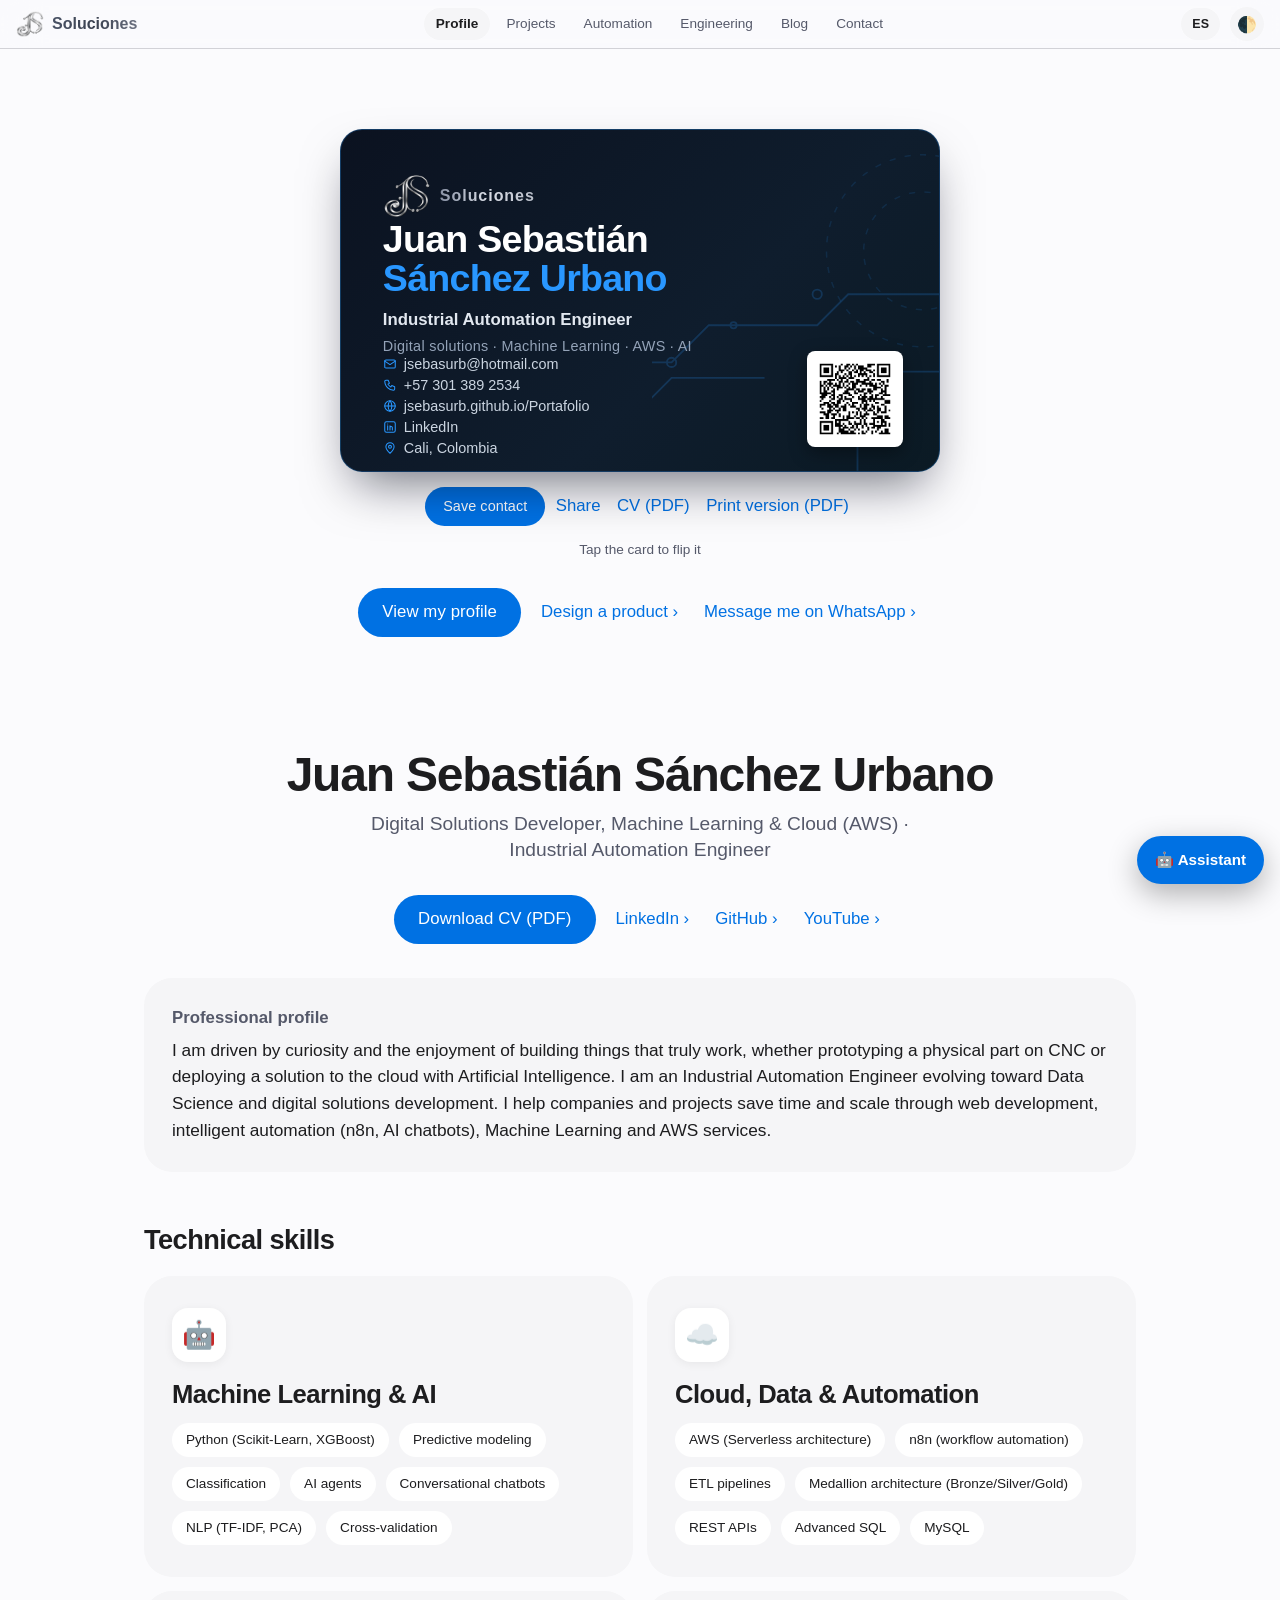
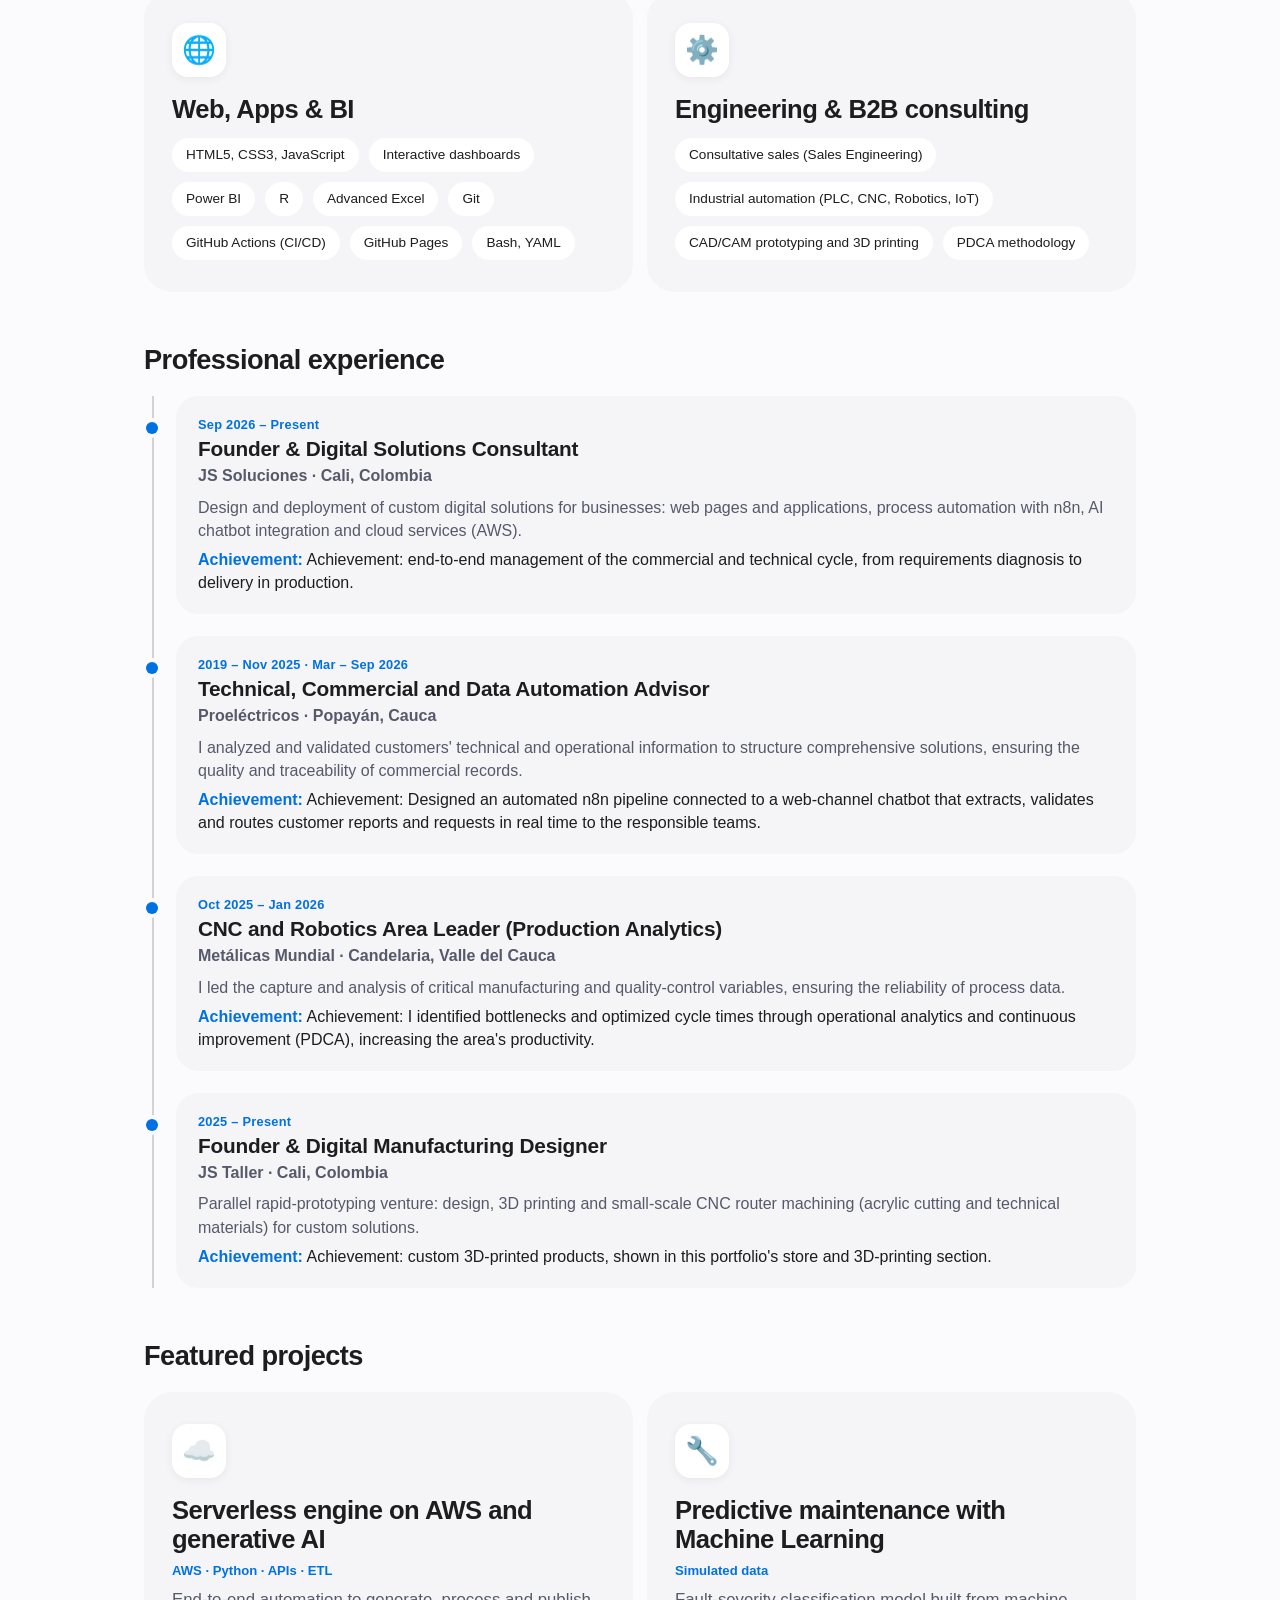
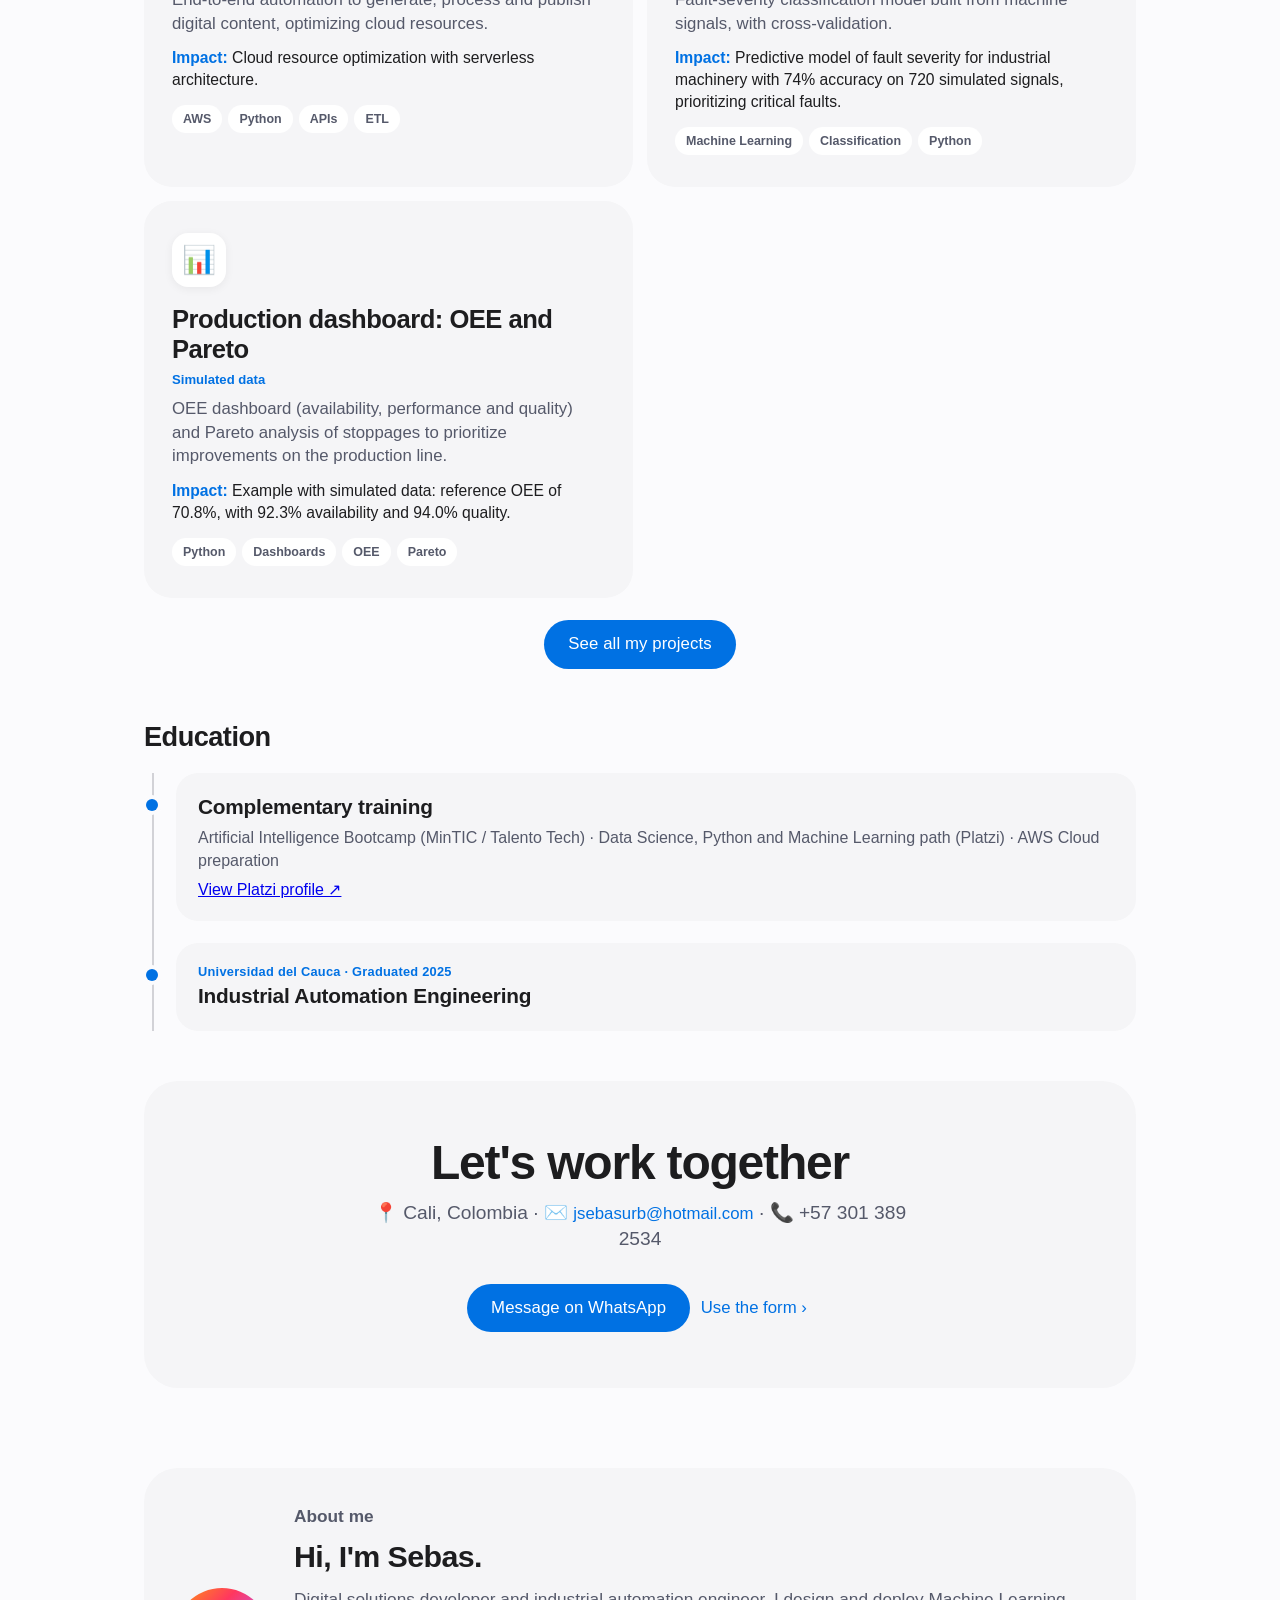
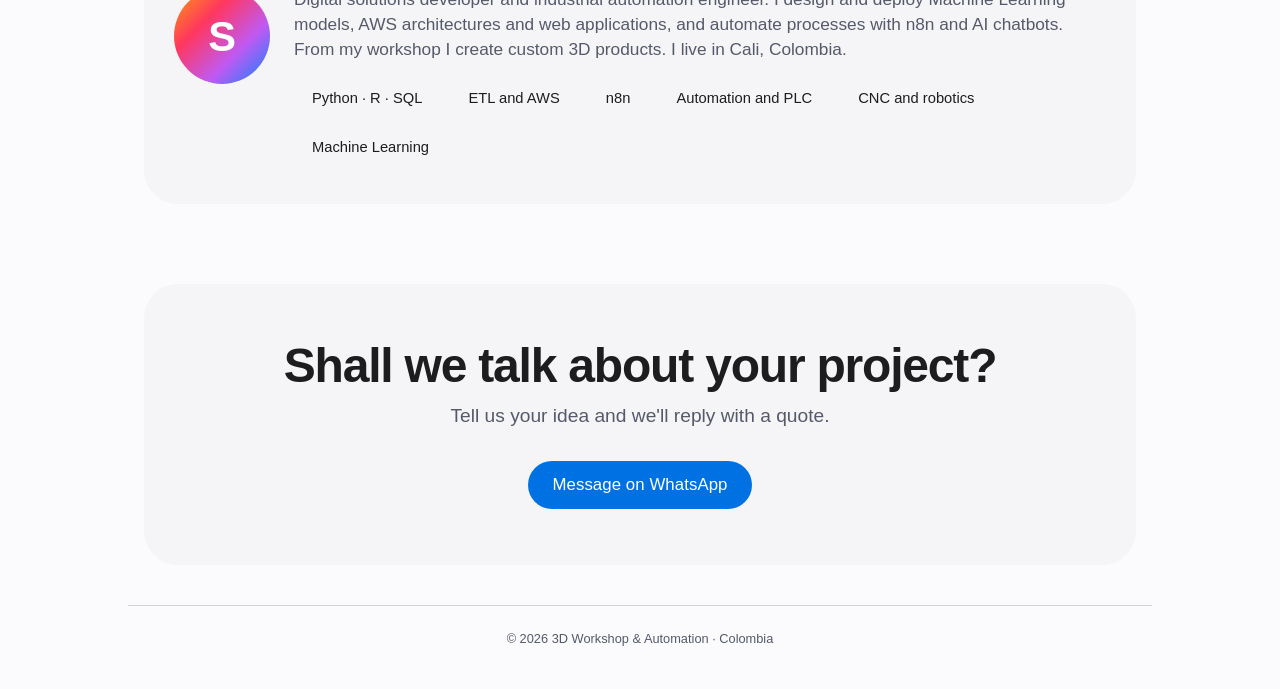
==== commit e33886dd: "cv" ====
--- a/gold/en/index.html
+++ b/gold/en/index.html
@@ -218,7 +218,7 @@
     <a class="link" href="https://github.com/JSebasurb" target="_blank" rel="noopener">GitHub ›</a>
     <a class="link" href="https://www.youtube.com/@akazuia" target="_blank" rel="noopener">YouTube ›</a>
   </div>
-  <div class="cv-sum rv"><p class="eyebrow">Professional profile</p><p>Industrial Automation Engineer focused on designing, developing and deploying end-to-end digital solutions, Machine Learning models, AWS Cloud architectures and web applications. I combine a solid technical base in data engineering (Python, SQL, medallion-architecture ETL) and process automation (n8n, REST APIs, AI chatbots) with a consultative sales vision (Sales Engineering) to turn operational and business needs into scalable digital products, executive dashboards and automated services.</p></div>
+  <div class="cv-sum rv"><p class="eyebrow">Professional profile</p><p>I am driven by curiosity and the enjoyment of building things that truly work, whether prototyping a physical part on CNC or deploying a solution to the cloud with Artificial Intelligence. I am an Industrial Automation Engineer evolving toward Data Science and digital solutions development. I help companies and projects save time and scale through web development, intelligent automation (n8n, AI chatbots), Machine Learning and AWS services.</p></div>
   <h3 class="sec">Technical skills</h3><div class="bento"><div class="tile rv"><div><div class="ico">🤖</div><h3>Machine Learning &amp; AI</h3><div class="chips left"><span>Python (Scikit-Learn, XGBoost)</span><span>Predictive modeling</span><span>Classification</span><span>AI agents</span><span>Conversational chatbots</span><span>NLP (TF-IDF, PCA)</span><span>Cross-validation</span></div></div></div><div class="tile rv"><div><div class="ico">☁️</div><h3>Cloud, Data &amp; Automation</h3><div class="chips left"><span>AWS (Serverless architecture)</span><span>n8n (workflow automation)</span><span>ETL pipelines</span><span>Medallion architecture (Bronze/Silver/Gold)</span><span>REST APIs</span><span>Advanced SQL</span><span>MySQL</span></div></div></div><div class="tile rv"><div><div class="ico">🌐</div><h3>Web, Apps &amp; BI</h3><div class="chips left"><span>HTML5, CSS3, JavaScript</span><span>Interactive dashboards</span><span>Power BI</span><span>R</span><span>Advanced Excel</span><span>Git</span><span>GitHub Actions (CI/CD)</span><span>GitHub Pages</span><span>Bash, YAML</span></div></div></div><div class="tile rv"><div><div class="ico">⚙️</div><h3>Engineering &amp; B2B consulting</h3><div class="chips left"><span>Consultative sales (Sales Engineering)</span><span>Industrial automation (PLC, CNC, Robotics, IoT)</span><span>CAD/CAM prototyping and 3D printing</span><span>PDCA methodology</span></div></div></div></div>
   <h3 class="sec">Professional experience</h3><div class="tl"><div class="tl-item rv"><div class="tl-per">Sep 2026 – Present</div><h3>Founder &amp; Digital Solutions Consultant</h3><div class="tl-co">JS Soluciones · Cali, Colombia</div><p>Design and deployment of custom digital solutions for businesses: web pages and applications, process automation with n8n, AI chatbot integration and cloud services (AWS).</p><p class="win"><b>Achievement:</b> Achievement: end-to-end management of the commercial and technical cycle, from requirements diagnosis to delivery in production.</p></div><div class="tl-item rv"><div class="tl-per">2019 – Nov 2025 · Mar – Sep 2026</div><h3>Technical, Commercial and Data Automation Advisor</h3><div class="tl-co">Proeléctricos · Popayán, Cauca</div><p>I analyzed and validated customers&#x27; technical and operational information to structure comprehensive solutions, ensuring the quality and traceability of commercial records.</p><p class="win"><b>Achievement:</b> Achievement: Designed an automated n8n pipeline connected to a web-channel chatbot that extracts, validates and routes customer reports and requests in real time to the responsible teams.</p></div><div class="tl-item rv"><div class="tl-per">Oct 2025 – Jan 2026</div><h3>CNC and Robotics Area Leader (Production Analytics)</h3><div class="tl-co">Metálicas Mundial · Candelaria, Valle del Cauca</div><p>I led the capture and analysis of critical manufacturing and quality-control variables, ensuring the reliability of process data.</p><p class="win"><b>Achievement:</b> Achievement: I identified bottlenecks and optimized cycle times through operational analytics and continuous improvement (PDCA), increasing the area&#x27;s productivity.</p></div><div class="tl-item rv"><div class="tl-per">2025 – Present</div><h3>Founder &amp; Digital Manufacturing Designer</h3><div class="tl-co">JS Taller · Cali, Colombia</div><p>Parallel rapid-prototyping venture: design, 3D printing and small-scale CNC router machining (acrylic cutting and technical materials) for custom solutions.</p><p class="win"><b>Achievement:</b> Achievement: custom 3D-printed products, shown in this portfolio&#x27;s store and 3D-printing section.</p></div></div>
   <h3 class="sec">Featured projects</h3><div class="bento"><div class="tile rv"><div><div class="ico">☁️</div><h3>Serverless engine on AWS and generative AI</h3><div class="meta">AWS · Python · APIs · ETL</div><p>End-to-end automation to generate, process and publish digital content, optimizing cloud resources.</p><p class="win"><b>Impact:</b> Cloud resource optimization with serverless architecture.</p><div class="tag-row"><span>AWS</span><span>Python</span><span>APIs</span><span>ETL</span></div></div></div><div class="tile rv"><div><div class="ico">🔧</div><h3>Predictive maintenance with Machine Learning</h3><div class="meta">Simulated data</div><p>Fault-severity classification model built from machine signals, with cross-validation.</p><p class="win"><b>Impact:</b> Predictive model of fault severity for industrial machinery with 74% accuracy on 720 simulated signals, prioritizing critical faults.</p><div class="tag-row"><span>Machine Learning</span><span>Classification</span><span>Python</span></div></div></div><div class="tile rv"><div><div class="ico">📊</div><h3>Production dashboard: OEE and Pareto</h3><div class="meta">Simulated data</div><p>OEE dashboard (availability, performance and quality) and Pareto analysis of stoppages to prioritize improvements on the production line.</p><p class="win"><b>Impact:</b> Example with simulated data: reference OEE of 70.8%, with 92.3% availability and 94.0% quality.</p><div class="tag-row"><span>Python</span><span>Dashboards</span><span>OEE</span><span>Pareto</span></div></div></div></div>
--- a/gold/assets/css/styles.css
+++ b/gold/assets/css/styles.css
@@ -3,9 +3,9 @@
    --line bordes · --blue / --blue-h acento base y hover · --accent / --accent-hover alias semánticos
    --on-accent texto sobre acento · --glass barra translúcida · --shadow sombra */
 :root{--accent:var(--blue);--accent-hover:var(--blue-h)}
-:root{--bg:#fbfbfd;--surface:#ffffff;--soft:#f5f5f7;--text:#1d1d1f;--muted:#6e6e73;--line:#d2d2d7;--blue:#0071e3;--blue-h:#0077ed;--glass:#fbfbfdcc;--shadow:0 20px 50px #0000001a;box-sizing:border-box;padding-top:env(safe-area-inset-top,0px);padding-bottom:env(safe-area-inset-bottom,0px)}
-@media (prefers-color-scheme:dark){:root:not([data-theme="light"]){--bg:#000;--surface:#1c1c1e;--soft:#161617;--text:#f5f5f7;--muted:#a1a1a6;--line:#38383a;--blue:#2997ff;--blue-h:#40a3ff;--glass:#000000b3;--shadow:0 20px 50px #0008}}
-:root[data-theme="dark"]{--bg:#000;--surface:#1c1c1e;--soft:#161617;--text:#f5f5f7;--muted:#a1a1a6;--line:#38383a;--blue:#2997ff;--blue-h:#40a3ff;--glass:#000000b3;--shadow:0 20px 50px #0008}
+:root{--bg:#fbfbfd;--surface:#ffffff;--soft:#f5f5f7;--text:#1d1d1f;--muted:#55596a;--line:#d2d2d7;--blue:#0071e3;--blue-h:#0077ed;--glass:#fbfbfdcc;--shadow:0 20px 50px #0000001a;box-sizing:border-box;padding-top:env(safe-area-inset-top,0px);padding-bottom:env(safe-area-inset-bottom,0px)}
+@media (prefers-color-scheme:dark){:root:not([data-theme="light"]){--bg:#000;--surface:#1c1c1e;--soft:#161617;--text:#f5f5f7;--muted:#bcbcc2;--line:#38383a;--blue:#2997ff;--blue-h:#40a3ff;--glass:#000000b3;--shadow:0 20px 50px #0008}}
+:root[data-theme="dark"]{--bg:#000;--surface:#1c1c1e;--soft:#161617;--text:#f5f5f7;--muted:#bcbcc2;--line:#38383a;--blue:#2997ff;--blue-h:#40a3ff;--glass:#000000b3;--shadow:0 20px 50px #0008}
 html{scroll-padding-top:env(safe-area-inset-top,0px);scroll-behavior:smooth}
 *{box-sizing:border-box}
 body{margin:0;background:var(--bg);color:var(--text);font-family:-apple-system,BlinkMacSystemFont,"SF Pro Display","Helvetica Neue",Inter,Arial,sans-serif;line-height:1.47;-webkit-font-smoothing:antialiased;overflow-x:hidden}
@@ -28,7 +28,7 @@
 .link{color:var(--blue);text-decoration:none;font-size:1.05rem;padding:12px 6px;cursor:pointer;background:none;border:0;font-family:inherit}
 .link:hover{text-decoration:underline}
 main{max-width:1024px;margin:0 auto;padding:0 16px 40px}
-section.tab{display:none}section.tab.on{display:block;animation:fade .6s ease}
+section.tab{display:none}section.tab.on{display:block;animation:fade .35s ease}
 @keyframes fade{from{opacity:0;transform:translateY(16px)}}
 h2{font-size:clamp(1.9rem,5.5vw,3rem);letter-spacing:-.025em;line-height:1.1;margin:50px 0 8px;font-weight:700;text-align:center}
 .sub{color:var(--muted);font-size:1.2rem;text-align:center;margin:0 auto 32px;max-width:560px;line-height:1.35}
@@ -42,8 +42,8 @@
 .tile h3{font-size:1.6rem;letter-spacing:-.02em;margin:0 0 6px;line-height:1.15}
 .tile p{margin:0;color:var(--muted);font-size:1.05rem;line-height:1.4}
 .from{margin-top:16px;font-size:.95rem;color:var(--muted)}.from b{color:var(--text);font-size:1.1rem}
-.dark{background:#000;color:#f5f5f7}.dark p{color:#a1a1a6}.dark .ico{background:#1c1c1e}
-.rv{opacity:0;transform:translateY(30px);transition:opacity .8s,transform .8s cubic-bezier(.2,.8,.2,1)}.rv.in{opacity:1;transform:none}
+.dark{background:#111418;color:#f5f5f7}.dark p{color:#bcbcc2}.dark .ico{background:#1f2330}
+.rv{opacity:0;transform:translateY(18px);transition:opacity .5s,transform .5s cubic-bezier(.2,.8,.2,1)}.rv.in{opacity:1;transform:none}
 .lab{display:grid;grid-template-columns:1fr;background:var(--soft);border-radius:34px;overflow:hidden;margin-top:14px}
 @media(min-width:760px){.lab{grid-template-columns:1fr 1fr}}
 .ctrl{padding:36px 30px}
@@ -825,3 +825,13 @@
 .brand span{background:linear-gradient(90deg,var(--logo-lo),var(--logo-hi),var(--logo-mid));-webkit-background-clip:text;background-clip:text;color:transparent}
 .bn-brand span{background:linear-gradient(90deg,#8a93a6,#d9dde6,#b9bec9);-webkit-background-clip:text;background-clip:text;color:transparent}
 .bn-foot b{background:linear-gradient(90deg,#3a4150,#8a93a6,#4a5366);-webkit-background-clip:text;background-clip:text;color:transparent}
+
+/* ---------- Ajustes visuales: títulos, aire, acento y contraste ---------- */
+h1 span{animation:none}
+h2,h3{color:var(--text)}
+h2{margin:72px 0 10px;letter-spacing:-.025em}
+h3{letter-spacing:-.015em}
+.cta,.about{margin-top:80px}
+@media(max-width:640px){h2{margin-top:56px}.cta,.about{margin-top:64px}}
+.eyebrow,.appkick,.rutaapp-kicker,.bn-kicker-ui{color:var(--muted)}
+.pill,.tabs button.on{letter-spacing:.005em}
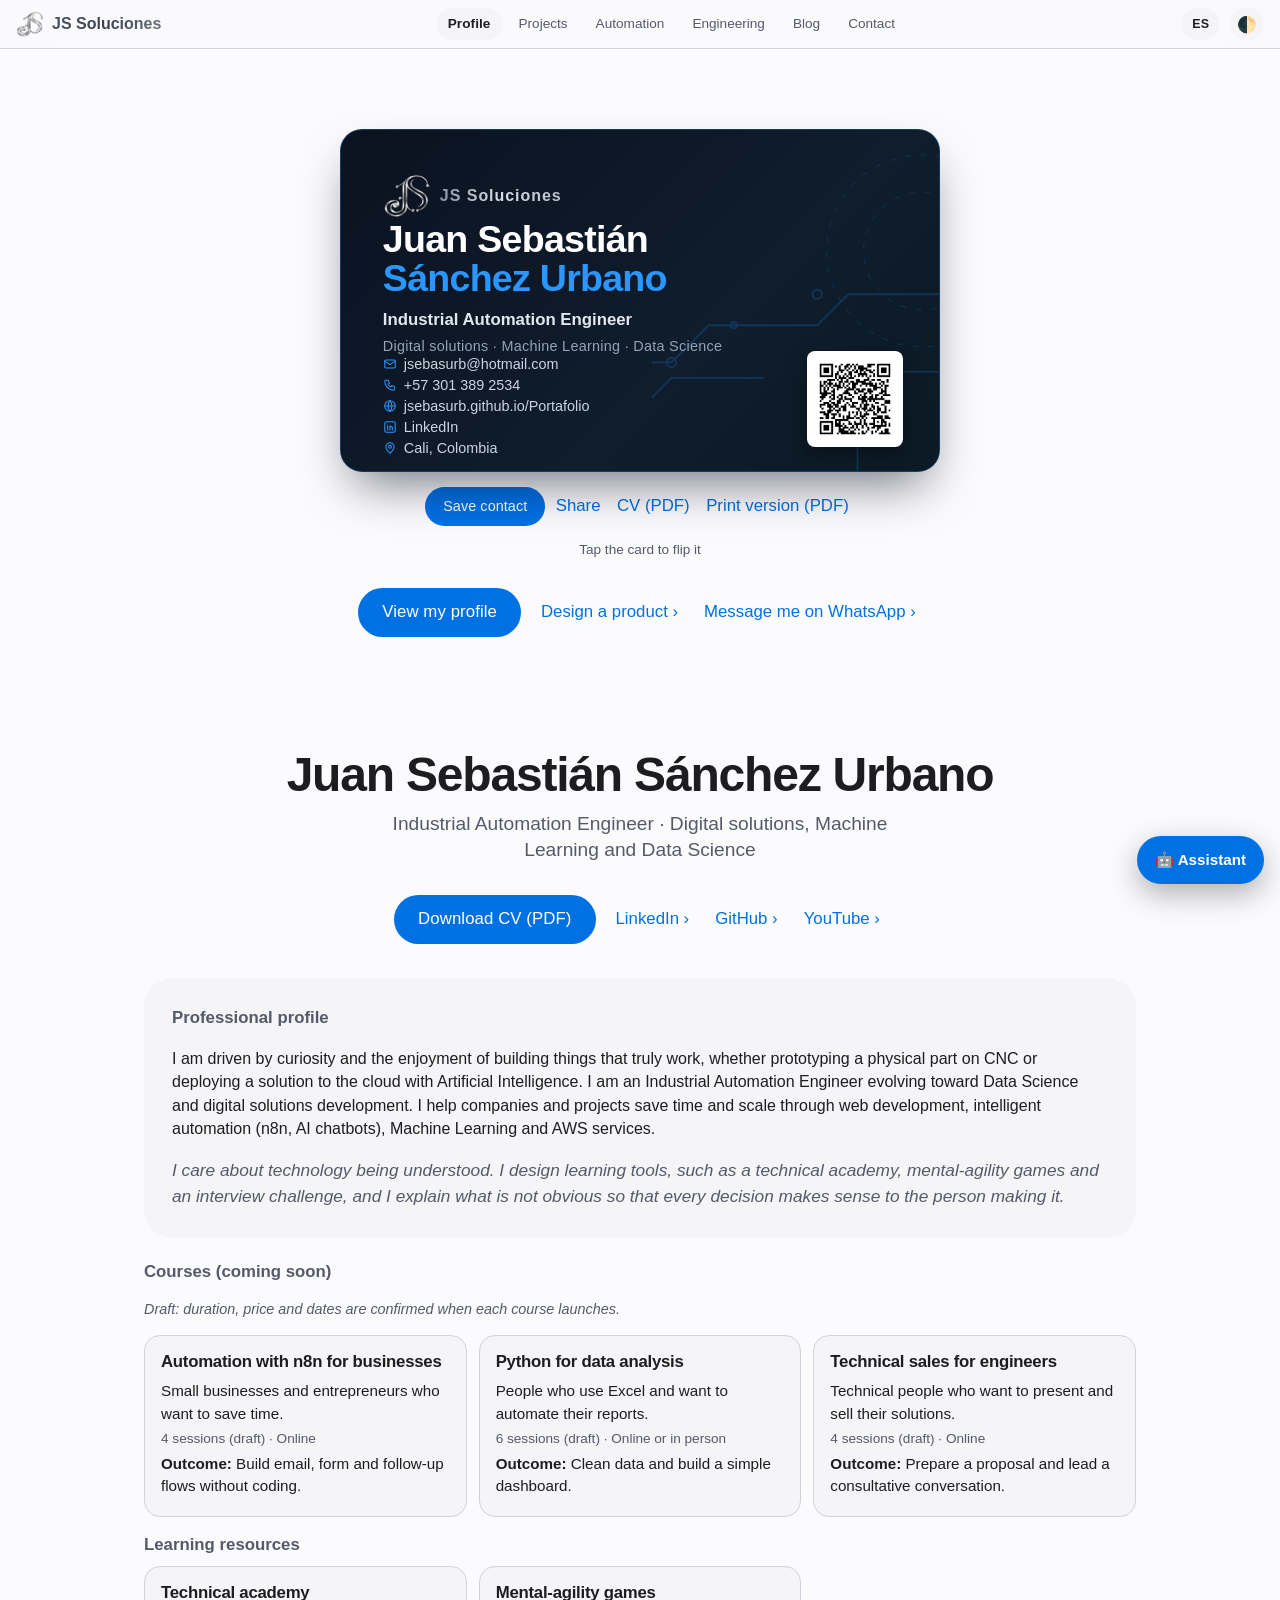
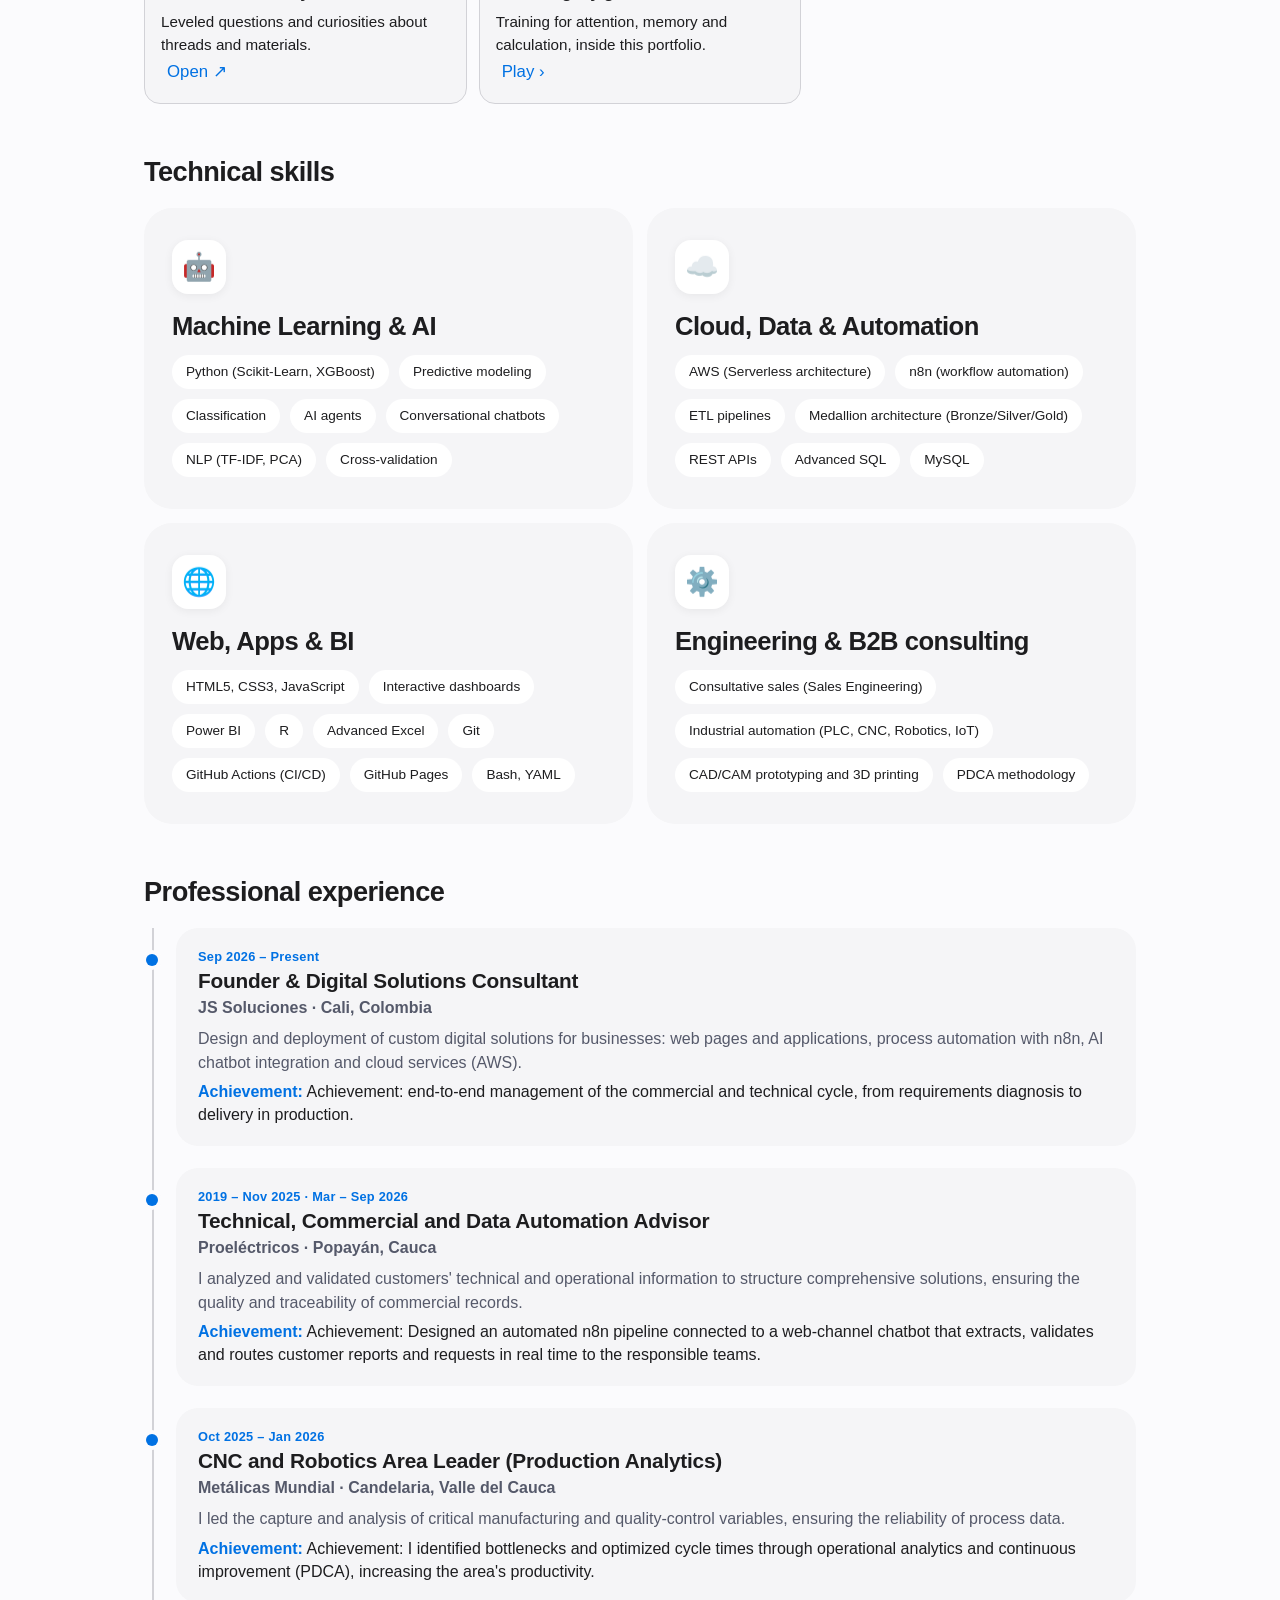
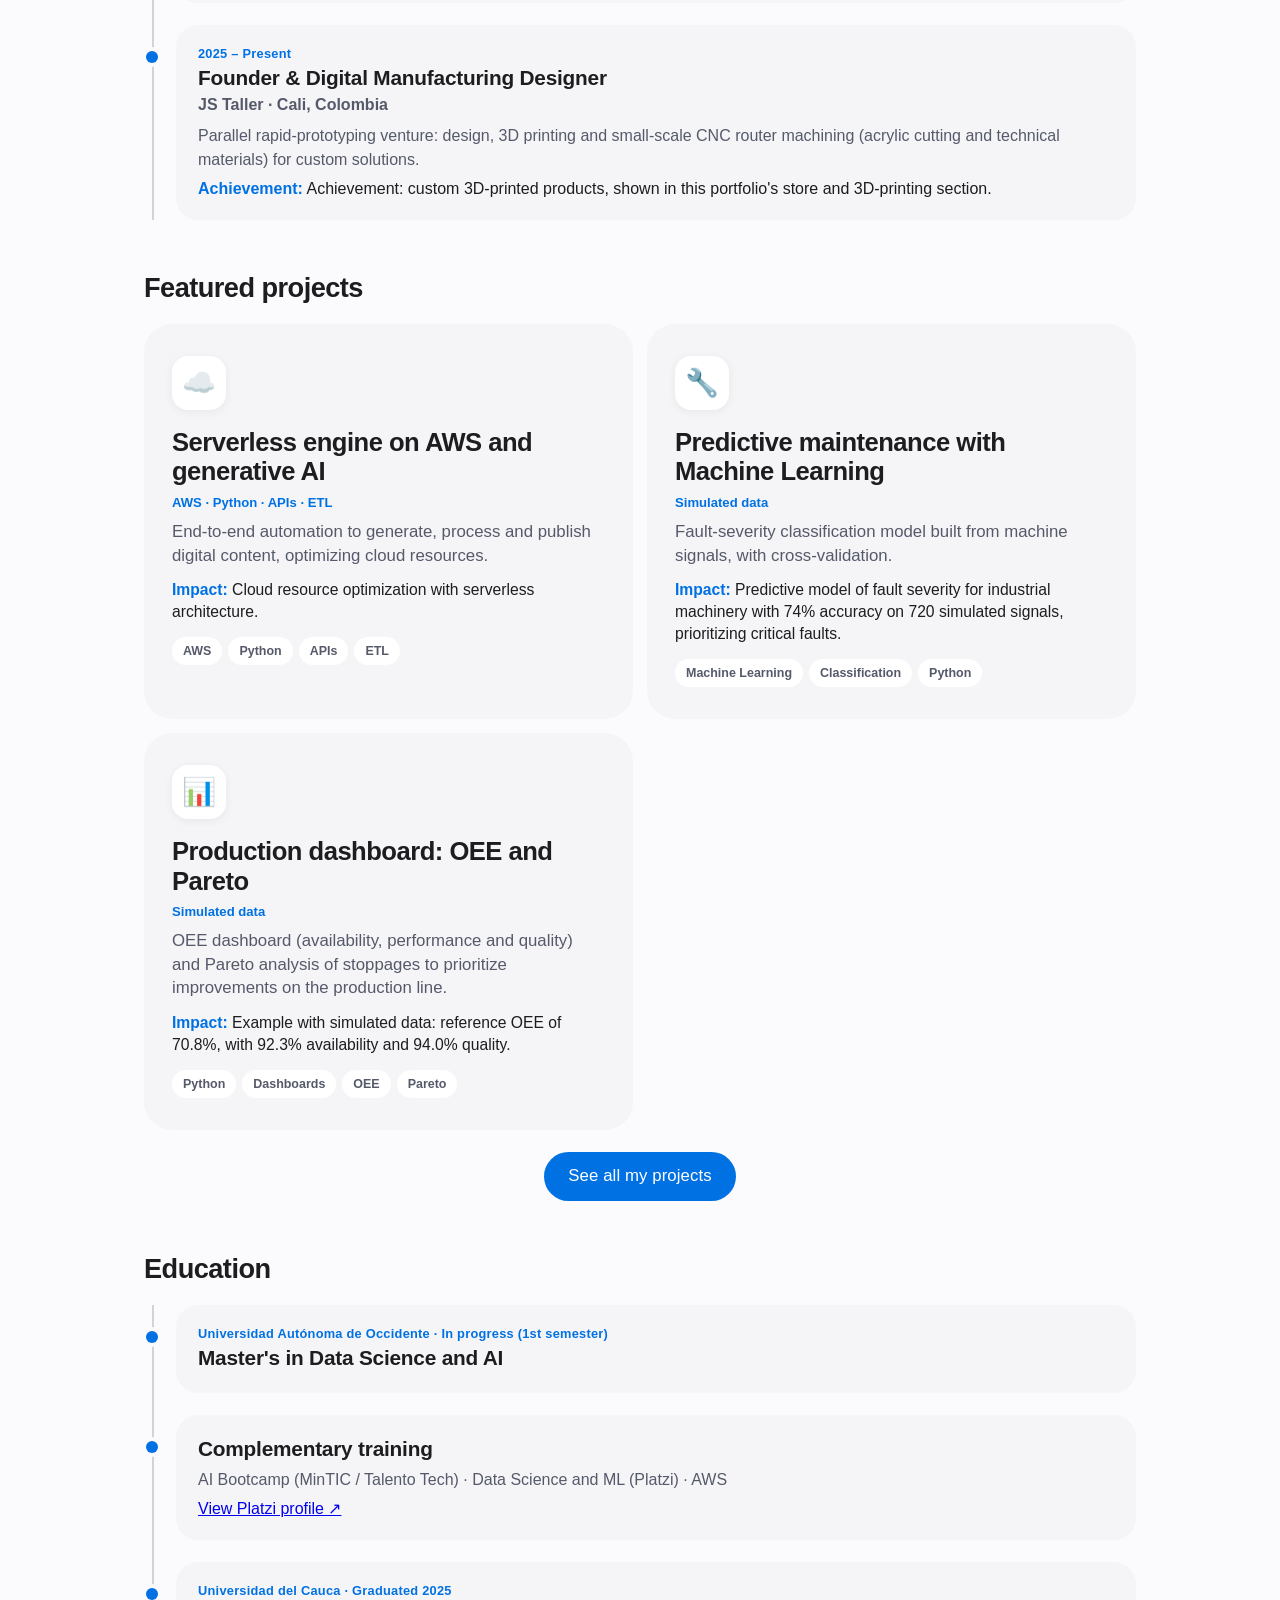
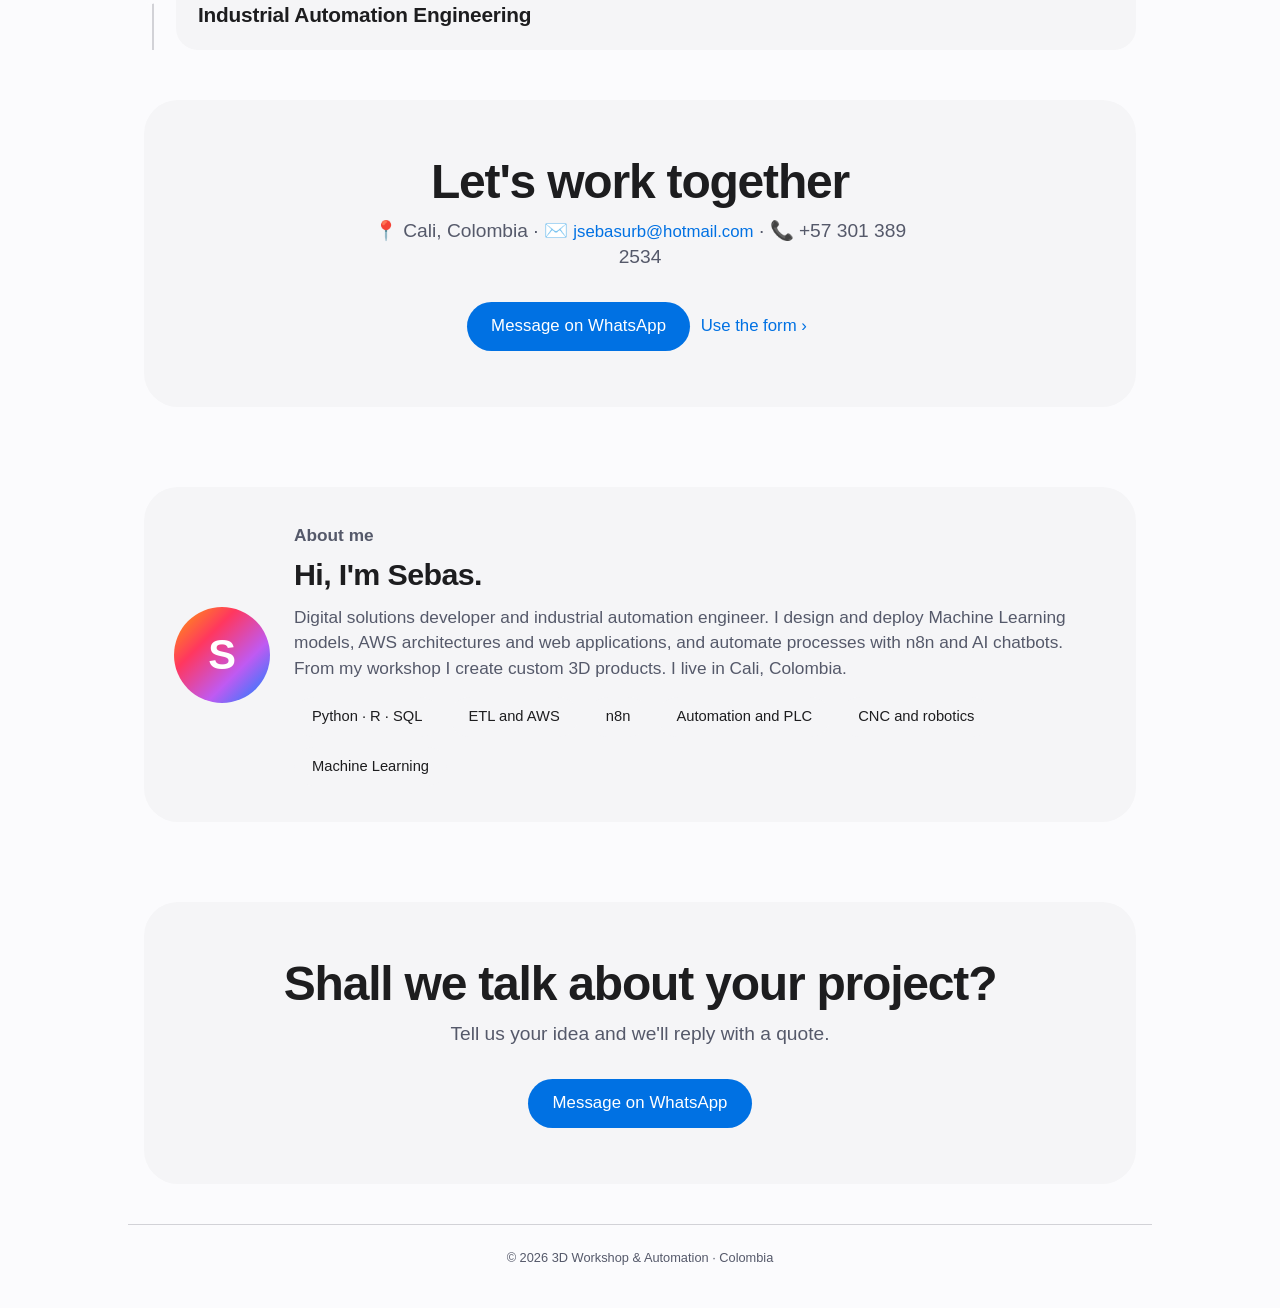
==== commit 810d2720: "proyecto cursos" ====
--- a/gold/en/index.html
+++ b/gold/en/index.html
@@ -3,10 +3,10 @@
 <head>
 <meta charset="UTF-8">
 <meta name="viewport" content="width=device-width, initial-scale=1, viewport-fit=cover">
-<title>JSebasurb | Industrial Automation Engineer · ML, Sales and AI</title>
-<meta name="description" content="Portfolio of Juan Sebastián Sánchez Urbano: machine learning, technical sales, Power BI, AI and automation, with his own tools and 3D printing.">
-<meta property="og:title" content="JSebasurb | Industrial Automation Engineer · ML, Sales and AI">
-<meta property="og:description" content="Portfolio of Juan Sebastián Sánchez Urbano: machine learning, technical sales, Power BI, AI and automation, with his own tools and 3D printing.">
+<title>JS Soluciones | Industrial Automation Engineer · Digital solutions, ML and Data Science</title>
+<meta name="description" content="Portfolio of Juan Sebastián Sánchez Urbano: digital solutions, Machine Learning, data science, AI automation and AWS services.">
+<meta property="og:title" content="JS Soluciones | Industrial Automation Engineer · Digital solutions, ML and Data Science">
+<meta property="og:description" content="Portfolio of Juan Sebastián Sánchez Urbano: digital solutions, Machine Learning, data science, AI automation and AWS services.">
 <meta property="og:type" content="website">
 <meta property="og:url" content="https://jsebasurb.github.io/Portafolio/en/">
 <meta property="og:image" content="https://jsebasurb.github.io/Portafolio/assets/img/og-image.png">
@@ -14,7 +14,7 @@
 <meta property="og:image:height" content="630">
 <meta property="og:locale" content="en_US">
 <meta name="twitter:card" content="summary_large_image">
-<meta name="twitter:title" content="JSebasurb | Industrial Automation Engineer · ML, Sales and AI">
+<meta name="twitter:title" content="JS Soluciones | Industrial Automation Engineer · Digital solutions, ML and Data Science">
 <meta name="twitter:image" content="https://jsebasurb.github.io/Portafolio/assets/img/og-image.png">
 <meta name="author" content="Juan Sebastián Sánchez Urbano">
 <meta name="theme-color" content="#0d9488">
@@ -24,7 +24,7 @@
 <link rel="alternate" hreflang="x-default" href="https://jsebasurb.github.io/Portafolio/">
 <link rel="manifest" href="../manifest.webmanifest">
 <link rel="apple-touch-icon" href="../assets/img/icon-192.png">
-<script type="application/ld+json">{"@context": "https://schema.org", "@type": "Person", "name": "Juan Sebastián Sánchez Urbano", "jobTitle": "Industrial Automation Engineer · ML and Sales", "url": "https://jsebasurb.github.io/Portafolio/en/", "inLanguage": "en", "email": "mailto:jsebasurb@hotmail.com", "address": {"@type": "PostalAddress", "addressLocality": "Cali", "addressCountry": "CO"}, "sameAs": ["https://linkedin.com/in/jsebasurb", "https://github.com/JSebasurb", "https://www.youtube.com/@akazuia"], "knowsAbout": ["Machine Learning", "AWS", "Desarrollo web", "IA", "ETL", "Python", "SQL", "n8n", "Industrial automation"]}</script>
+<script type="application/ld+json">{"@context": "https://schema.org", "@type": "Person", "name": "Juan Sebastián Sánchez Urbano", "jobTitle": "Industrial Automation Engineer · Digital solutions and ML", "url": "https://jsebasurb.github.io/Portafolio/en/", "inLanguage": "en", "email": "mailto:jsebasurb@hotmail.com", "address": {"@type": "PostalAddress", "addressLocality": "Cali", "addressCountry": "CO"}, "sameAs": ["https://linkedin.com/in/jsebasurb", "https://github.com/JSebasurb", "https://www.youtube.com/@akazuia"], "knowsAbout": ["Machine Learning", "AWS", "Desarrollo web", "IA", "ETL", "Python", "SQL", "n8n", "Industrial automation"]}</script>
 <link rel="icon" type="image/png" sizes="32x32" href="../assets/img/favicon-32.png">
 <link rel="stylesheet" href="../assets/css/styles.css">
 
@@ -32,7 +32,7 @@
 <body>
 <a class="skip" href="#main">Skip to content</a>
 <div class="top"><div>
-  <a class="brand" href="#perfil" data-go="perfil" aria-label="Soluciones · Inicio"><img src="../assets/img/logo.webp" alt="" width="28" height="28" fetchpriority="high" decoding="async"><span>Soluciones</span></a>
+  <a class="brand" href="#perfil" data-go="perfil" aria-label="JS Soluciones · Inicio"><img src="../assets/img/logo.webp" alt="" width="28" height="28" fetchpriority="high" decoding="async"><span>JS Soluciones</span></a>
   <div class="tabsw"><button class="tnav prev" type="button" aria-label="Previous tabs" hidden>‹</button><div class="tabs" id="tabs" role="tablist" aria-label="Secciones">
     <button class="on" role="tab" data-t="perfil">Profile</button>
     <button role="tab" data-t="hub">Projects</button>
@@ -54,14 +54,14 @@
           <img class="bn-qr" src="../assets/img/qr.png" alt="Código QR del portafolio" width="96" height="96" loading="lazy" decoding="async">
           <div class="bn-inner">
             <div class="bn-top">
-              <div class="bn-brand"><img src="../assets/img/logo.webp" alt="" width="30" height="30" fetchpriority="high" decoding="async"><span>Soluciones</span></div>
+              <div class="bn-brand"><img src="../assets/img/logo.webp" alt="" width="30" height="30" fetchpriority="high" decoding="async"><span>JS Soluciones</span></div>
             </div>
             <div>
               <p class="bn-name">Juan Sebastián<br><span class="bn-ac">Sánchez Urbano</span></p>
               <p class="bn-role t-es">Ingeniero en Automática Industrial</p>
               <p class="bn-role t-en">Industrial Automation Engineer</p>
-              <p class="bn-tag t-es">Soluciones digitales · Machine Learning · AWS · IA</p>
-              <p class="bn-tag t-en">Digital solutions · Machine Learning · AWS · AI</p>
+              <p class="bn-tag t-es">Soluciones digitales · Machine Learning · Ciencia de Datos</p>
+              <p class="bn-tag t-en">Digital solutions · Machine Learning · Data Science</p>
             </div>
             <div class="bn-contacts">
               <a href="mailto:jsebasurb@hotmail.com"><svg class="bn-ic" viewBox="0 0 24 24" aria-hidden="true"><rect x="3" y="5" width="18" height="14" rx="2"/><path d="M3 7l9 6 9-6"/></svg>jsebasurb@hotmail.com</a>
@@ -82,7 +82,7 @@
             </div>
             <div class="bn-grid t-es"><div class="bn-chip"><svg class="bn-ci" viewBox="0 0 24 24" aria-hidden="true"><circle cx="5" cy="6" r="2"/><circle cx="5" cy="18" r="2"/><circle cx="19" cy="12" r="2"/><path d="M7 6l10 6M7 18l10-6"/></svg>Machine Learning</div><div class="bn-chip"><svg class="bn-ci" viewBox="0 0 24 24" aria-hidden="true"><rect x="7" y="7" width="10" height="10" rx="2"/><path d="M10 2v3M14 2v3M10 19v3M14 19v3M2 10h3M2 14h3M19 10h3M19 14h3M10 12h4"/></svg>Inteligencia artificial</div><div class="bn-chip"><svg class="bn-ci" viewBox="0 0 24 24" aria-hidden="true"><path d="M3 20h18"/><path d="M6 16l4-4 3 3 5-6"/><path d="M15 9h3v3"/></svg>Cloud y AWS</div><div class="bn-chip"><svg class="bn-ci" viewBox="0 0 24 24" aria-hidden="true"><path d="M3 20h18"/><path d="M6 16l4-4 3 3 5-6"/><path d="M15 9h3v3"/></svg>Apps y dashboards</div><div class="bn-chip"><svg class="bn-ci" viewBox="0 0 24 24" aria-hidden="true"><circle cx="12" cy="12" r="3"/><path d="M12 3v3M12 18v3M3 12h3M18 12h3M5.6 5.6l2.1 2.1M16.3 16.3l2.1 2.1M5.6 18.4l2.1-2.1M16.3 7.7l2.1-2.1"/><circle cx="12" cy="12" r="7"/></svg>Automatización con n8n</div><div class="bn-chip"><svg class="bn-ci" viewBox="0 0 24 24" aria-hidden="true"><path d="M14 6l4 4-8 8H6v-4z"/><path d="M4 20l4-4"/></svg>Ventas consultivas</div></div>
             <div class="bn-grid t-en"><div class="bn-chip"><svg class="bn-ci" viewBox="0 0 24 24" aria-hidden="true"><circle cx="5" cy="6" r="2"/><circle cx="5" cy="18" r="2"/><circle cx="19" cy="12" r="2"/><path d="M7 6l10 6M7 18l10-6"/></svg>Machine Learning</div><div class="bn-chip"><svg class="bn-ci" viewBox="0 0 24 24" aria-hidden="true"><rect x="7" y="7" width="10" height="10" rx="2"/><path d="M10 2v3M14 2v3M10 19v3M14 19v3M2 10h3M2 14h3M19 10h3M19 14h3M10 12h4"/></svg>Artificial intelligence</div><div class="bn-chip"><svg class="bn-ci" viewBox="0 0 24 24" aria-hidden="true"><path d="M3 20h18"/><path d="M6 16l4-4 3 3 5-6"/><path d="M15 9h3v3"/></svg>Cloud and AWS</div><div class="bn-chip"><svg class="bn-ci" viewBox="0 0 24 24" aria-hidden="true"><path d="M3 20h18"/><path d="M6 16l4-4 3 3 5-6"/><path d="M15 9h3v3"/></svg>Apps and dashboards</div><div class="bn-chip"><svg class="bn-ci" viewBox="0 0 24 24" aria-hidden="true"><circle cx="12" cy="12" r="3"/><path d="M12 3v3M12 18v3M3 12h3M18 12h3M5.6 5.6l2.1 2.1M16.3 16.3l2.1 2.1M5.6 18.4l2.1-2.1M16.3 7.7l2.1-2.1"/><circle cx="12" cy="12" r="7"/></svg>Automation with n8n</div><div class="bn-chip"><svg class="bn-ci" viewBox="0 0 24 24" aria-hidden="true"><path d="M14 6l4 4-8 8H6v-4z"/><path d="M4 20l4-4"/></svg>Consultative sales</div></div>
-            <div class="bn-foot"><span class="t-es">Ventas técnicas e ingeniería para soluciones de alto valor.</span><span class="t-en">Technical sales and engineering for high-value solutions.</span><b>Soluciones</b></div>
+            <div class="bn-foot"><span class="t-es">Ventas técnicas e ingeniería para soluciones de alto valor.</span><span class="t-en">Technical sales and engineering for high-value solutions.</span><b>JS Soluciones</b></div>
           </div>
         </div>
       </div>
@@ -211,19 +211,19 @@
 
 <section class="tab on" id="perfil">
   <h2>Juan Sebastián Sánchez Urbano</h2>
-  <p class="sub">Digital Solutions Developer, Machine Learning &amp; Cloud (AWS) · Industrial Automation Engineer</p>
+  <p class="sub">Industrial Automation Engineer · Digital solutions, Machine Learning and Data Science</p>
   <div class="ctas" style="margin:0 0 34px">
     <a class="pill" href="../assets/docs/CV_Juan_Sebastian_Sanchez_EN.pdf" download>Download CV (PDF)</a>
     <a class="link" href="https://linkedin.com/in/jsebasurb" target="_blank" rel="noopener">LinkedIn ›</a>
     <a class="link" href="https://github.com/JSebasurb" target="_blank" rel="noopener">GitHub ›</a>
     <a class="link" href="https://www.youtube.com/@akazuia" target="_blank" rel="noopener">YouTube ›</a>
   </div>
-  <div class="cv-sum rv"><p class="eyebrow">Professional profile</p><p>I am driven by curiosity and the enjoyment of building things that truly work, whether prototyping a physical part on CNC or deploying a solution to the cloud with Artificial Intelligence. I am an Industrial Automation Engineer evolving toward Data Science and digital solutions development. I help companies and projects save time and scale through web development, intelligent automation (n8n, AI chatbots), Machine Learning and AWS services.</p></div>
+  <div class="cv-sum rv"><p class="eyebrow">Professional profile</p><p>I am driven by curiosity and the enjoyment of building things that truly work, whether prototyping a physical part on CNC or deploying a solution to the cloud with Artificial Intelligence. I am an Industrial Automation Engineer evolving toward Data Science and digital solutions development. I help companies and projects save time and scale through web development, intelligent automation (n8n, AI chatbots), Machine Learning and AWS services.</p><p class="enfoque">I care about technology being understood. I design learning tools, such as a technical academy, mental-agility games and an interview challenge, and I explain what is not obvious so that every decision makes sense to the person making it.</p></div><div class="cursos rv"><p class="eyebrow">Courses (coming soon)</p><p class="curso-nota">Draft: duration, price and dates are confirmed when each course launches.</p><div class="cursos-grid"><article class="curso"><h3>Automation with n8n for businesses</h3><p>Small businesses and entrepreneurs who want to save time.</p><p class="curso-meta">4 sessions (draft) · Online</p><p><strong>Outcome: </strong>Build email, form and follow-up flows without coding.</p></article><article class="curso"><h3>Python for data analysis</h3><p>People who use Excel and want to automate their reports.</p><p class="curso-meta">6 sessions (draft) · Online or in person</p><p><strong>Outcome: </strong>Clean data and build a simple dashboard.</p></article><article class="curso"><h3>Technical sales for engineers</h3><p>Technical people who want to present and sell their solutions.</p><p class="curso-meta">4 sessions (draft) · Online</p><p><strong>Outcome: </strong>Prepare a proposal and lead a consultative conversation.</p></article></div><p class="eyebrow">Learning resources</p><div class="cursos-grid"><article class="curso"><h3>Technical academy</h3><p>Leveled questions and curiosities about threads and materials.</p><p><a class="link" href="https://jsebasurb.github.io/Academy-tornillos/" target="_blank" rel="noopener">Open ↗</a></p></article><article class="curso"><h3>Mental-agility games</h3><p>Training for attention, memory and calculation, inside this portfolio.</p><p><a class="link" href="#juegos">Play ›</a></p></article></div></div>
   <h3 class="sec">Technical skills</h3><div class="bento"><div class="tile rv"><div><div class="ico">🤖</div><h3>Machine Learning &amp; AI</h3><div class="chips left"><span>Python (Scikit-Learn, XGBoost)</span><span>Predictive modeling</span><span>Classification</span><span>AI agents</span><span>Conversational chatbots</span><span>NLP (TF-IDF, PCA)</span><span>Cross-validation</span></div></div></div><div class="tile rv"><div><div class="ico">☁️</div><h3>Cloud, Data &amp; Automation</h3><div class="chips left"><span>AWS (Serverless architecture)</span><span>n8n (workflow automation)</span><span>ETL pipelines</span><span>Medallion architecture (Bronze/Silver/Gold)</span><span>REST APIs</span><span>Advanced SQL</span><span>MySQL</span></div></div></div><div class="tile rv"><div><div class="ico">🌐</div><h3>Web, Apps &amp; BI</h3><div class="chips left"><span>HTML5, CSS3, JavaScript</span><span>Interactive dashboards</span><span>Power BI</span><span>R</span><span>Advanced Excel</span><span>Git</span><span>GitHub Actions (CI/CD)</span><span>GitHub Pages</span><span>Bash, YAML</span></div></div></div><div class="tile rv"><div><div class="ico">⚙️</div><h3>Engineering &amp; B2B consulting</h3><div class="chips left"><span>Consultative sales (Sales Engineering)</span><span>Industrial automation (PLC, CNC, Robotics, IoT)</span><span>CAD/CAM prototyping and 3D printing</span><span>PDCA methodology</span></div></div></div></div>
   <h3 class="sec">Professional experience</h3><div class="tl"><div class="tl-item rv"><div class="tl-per">Sep 2026 – Present</div><h3>Founder &amp; Digital Solutions Consultant</h3><div class="tl-co">JS Soluciones · Cali, Colombia</div><p>Design and deployment of custom digital solutions for businesses: web pages and applications, process automation with n8n, AI chatbot integration and cloud services (AWS).</p><p class="win"><b>Achievement:</b> Achievement: end-to-end management of the commercial and technical cycle, from requirements diagnosis to delivery in production.</p></div><div class="tl-item rv"><div class="tl-per">2019 – Nov 2025 · Mar – Sep 2026</div><h3>Technical, Commercial and Data Automation Advisor</h3><div class="tl-co">Proeléctricos · Popayán, Cauca</div><p>I analyzed and validated customers&#x27; technical and operational information to structure comprehensive solutions, ensuring the quality and traceability of commercial records.</p><p class="win"><b>Achievement:</b> Achievement: Designed an automated n8n pipeline connected to a web-channel chatbot that extracts, validates and routes customer reports and requests in real time to the responsible teams.</p></div><div class="tl-item rv"><div class="tl-per">Oct 2025 – Jan 2026</div><h3>CNC and Robotics Area Leader (Production Analytics)</h3><div class="tl-co">Metálicas Mundial · Candelaria, Valle del Cauca</div><p>I led the capture and analysis of critical manufacturing and quality-control variables, ensuring the reliability of process data.</p><p class="win"><b>Achievement:</b> Achievement: I identified bottlenecks and optimized cycle times through operational analytics and continuous improvement (PDCA), increasing the area&#x27;s productivity.</p></div><div class="tl-item rv"><div class="tl-per">2025 – Present</div><h3>Founder &amp; Digital Manufacturing Designer</h3><div class="tl-co">JS Taller · Cali, Colombia</div><p>Parallel rapid-prototyping venture: design, 3D printing and small-scale CNC router machining (acrylic cutting and technical materials) for custom solutions.</p><p class="win"><b>Achievement:</b> Achievement: custom 3D-printed products, shown in this portfolio&#x27;s store and 3D-printing section.</p></div></div>
   <h3 class="sec">Featured projects</h3><div class="bento"><div class="tile rv"><div><div class="ico">☁️</div><h3>Serverless engine on AWS and generative AI</h3><div class="meta">AWS · Python · APIs · ETL</div><p>End-to-end automation to generate, process and publish digital content, optimizing cloud resources.</p><p class="win"><b>Impact:</b> Cloud resource optimization with serverless architecture.</p><div class="tag-row"><span>AWS</span><span>Python</span><span>APIs</span><span>ETL</span></div></div></div><div class="tile rv"><div><div class="ico">🔧</div><h3>Predictive maintenance with Machine Learning</h3><div class="meta">Simulated data</div><p>Fault-severity classification model built from machine signals, with cross-validation.</p><p class="win"><b>Impact:</b> Predictive model of fault severity for industrial machinery with 74% accuracy on 720 simulated signals, prioritizing critical faults.</p><div class="tag-row"><span>Machine Learning</span><span>Classification</span><span>Python</span></div></div></div><div class="tile rv"><div><div class="ico">📊</div><h3>Production dashboard: OEE and Pareto</h3><div class="meta">Simulated data</div><p>OEE dashboard (availability, performance and quality) and Pareto analysis of stoppages to prioritize improvements on the production line.</p><p class="win"><b>Impact:</b> Example with simulated data: reference OEE of 70.8%, with 92.3% availability and 94.0% quality.</p><div class="tag-row"><span>Python</span><span>Dashboards</span><span>OEE</span><span>Pareto</span></div></div></div></div>
   <div class="ctas" style="margin-top:22px"><button class="pill" data-go="proyectos">See all my projects</button></div>
-  <h3 class="sec">Education</h3><div class="tl"><div class="tl-item rv"><div class="tl-per"></div><h3>Complementary training</h3><p>Artificial Intelligence Bootcamp (MinTIC / Talento Tech) · Data Science, Python and Machine Learning path (Platzi) · AWS Cloud preparation</p><p><a href="https://platzi.com/p/JUAN_SEBASTIAN_SANCHEZ_URBANO/" target="_blank" rel="noopener">View Platzi profile ↗</a></p></div><div class="tl-item rv"><div class="tl-per">Universidad del Cauca · Graduated 2025</div><h3>Industrial Automation Engineering</h3></div></div>
+  <h3 class="sec">Education</h3><div class="tl"><div class="tl-item rv"><div class="tl-per">Universidad Autónoma de Occidente · In progress (1st semester)</div><h3>Master&#x27;s in Data Science and AI</h3></div><div class="tl-item rv"><div class="tl-per"></div><h3>Complementary training</h3><p>AI Bootcamp (MinTIC / Talento Tech) · Data Science and ML (Platzi) · AWS</p><p><a href="https://platzi.com/p/JUAN_SEBASTIAN_SANCHEZ_URBANO/" target="_blank" rel="noopener">View Platzi profile ↗</a></p></div><div class="tl-item rv"><div class="tl-per">Universidad del Cauca · Graduated 2025</div><h3>Industrial Automation Engineering</h3></div></div>
   <div class="cta rv" style="margin-top:50px">
     <h2>Let&#x27;s work together</h2>
     <p class="sub">📍 Cali, Colombia · ✉️ <a class="link" style="padding:0" href="mailto:jsebasurb@hotmail.com">jsebasurb@hotmail.com</a> · 📞 +57 301 389 2534</p>
@@ -311,10 +311,7 @@
       <h3 class="t-en">Technical academy</h3>
       <p class="appdesc t-es">Aprende y repasa conceptos técnicos con preguntas por niveles, curiosidades y referencias de consulta.</p>
       <p class="appdesc t-en">Learn and review technical concepts with leveled questions, curiosities and reference lookups.</p>
-      <div class="appbtns">
-        <button class="pill sm" type="button" data-app="academia"><span class="t-es">Entrar a la academia ›</span><span class="t-en">Enter the academy ›</span></button>
-        <a class="link" href="https://jsebasurb.github.io/Academy-tornillos/" target="_blank" rel="noopener">View its own site ↗</a>
-      </div>
+      <div class="appbtns"><a class="pill sm" href="https://jsebasurb.github.io/Academy-tornillos/" target="_blank" rel="noopener">View its own site ↗</a></div>
     </article>
     <article class="appcard">
       <p class="appkick"><span class="t-es">Sitio web</span><span class="t-en">Website</span></p>
@@ -330,54 +327,15 @@
       <p class="appdesc t-en">Personal finance tracker built on a Medallion architecture (Bronze, Silver, Gold) with ML analysis. Your data stays on your device.</p>
       <div class="appbtns"><a class="pill sm" href="https://jsebasurb.github.io/app-medallon_finanzas/" target="_blank" rel="noopener"><span class="t-es">Abrir Medallón ↗</span><span class="t-en">Open Medallion ↗</span></a></div>
     </article>
-  </div>
-
-  <div id="academyView" hidden>
-    <div class="cqtop"><button class="link" type="button" id="appBack"><span class="t-es">‹ Volver a Apps creadas</span><span class="t-en">‹ Back to Apps I built</span></button></div>
-  <div class="cstats" id="cStats"></div>
-
-  <div class="cv" id="cHome">
-
-    <div class="cgrid">
-      <div class="ccard2"><h3>By level</h3><p>From 1 to 15, from basics to expert. Each level gives 10 random questions.</p><div class="cbtns" id="cLevels"></div></div>
-      <div class="ccard2"><h3>By topic</h3><p>Pick a topic and practice only that.</p><div class="cbtns cats" id="cCats"></div></div>
-    </div>
-    <div class="cgrid three">
-      <button class="tile cbtn-big" id="cMixBtn"><div class="ico">🎲</div><h3>Mixed review</h3><p>10 questions from all levels.</p></button>
-      <button class="tile cbtn-big" data-cato="cCuri"><div class="ico">💡</div><h3>Curiosities</h3><p>Facts and myths about the technical industry.</p></button>
-      <button class="tile cbtn-big" data-cato="cRef"><div class="ico">📘</div><h3>References</h3><p>Look up codes and abbreviations, and decode references.</p></button>
-    </div>
-    <div class="cfoot"><button class="link" id="cReset">Reset my progress</button></div>
-  </div>
-
-  <div class="cv" id="cQuiz" hidden>
-    <div class="cqtop"><button class="link" data-cato="cHome">‹ Back</button><b id="cQTitle"></b><span id="cCount"></span></div>
-    <div class="cprog"><i id="cProg"></i></div>
-    <div class="ccard2 qcard" id="cQCard">
-      <small id="cCat"></small>
-      <h3 id="cQ"></h3>
-      <div class="copts" id="cOpts"></div>
-      <p class="cexp" id="cExp" hidden></p>
-      <div class="rd-bar"><button class="pill sm" id="cNext" hidden>Next ›</button></div>
-    </div>
-  </div>
-
-  <div class="cv" id="cResult" hidden>
-    <div class="ccard2 cres"><h3 id="cResTitle"></h3><p id="cResBody"></p>
-      <div class="rd-bar" style="justify-content:center"><button class="pill sm" data-cato="cHome">Back to the academy</button></div></div>
-  </div>
-
-  <div class="cv" id="cCuri" hidden>
-    <div class="cqtop"><button class="link" data-cato="cHome">‹ Back</button><b>Curiosities</b></div>
-    <div class="ccard2 cur"><small id="cCuCat"></small><h3 id="cCuT"></h3><p id="cCuF"></p><p class="cq"><b>?</b> <span id="cCuQ"></span></p>
-      <div class="rd-bar" style="justify-content:center"><button class="pill sm" data-cato="cCuri">Another curiosity ›</button></div></div>
-  </div>
-
-  <div class="cv" id="cRef" hidden>
-    <div class="cqtop"><button class="link" data-cato="cHome">‹ Back</button><b>References</b></div>
-    <div id="cRefBody"></div>
-  </div>
-  </div>
+    <article class="appcard">
+      <p class="appkick"><span class="t-es">Galería de apps</span><span class="t-en">App gallery</span></p>
+      <h3>APP ARCADE</h3>
+      <p class="appdesc t-es">Galería de aplicaciones web en versión arcade: visor HTML, gestor de enlaces, juegos y herramientas de organización. Algunas están en línea y otras en desarrollo.</p>
+      <p class="appdesc t-en">Arcade-style gallery of web apps: HTML viewer, link manager, games and organization tools. Some are live and others are in development.</p>
+      <div class="appbtns"><a class="pill sm" href="https://sebasurb01ia.github.io/sxnz/apps.html" target="_blank" rel="noopener"><span class="t-es">Abrir la galería ↗</span><span class="t-en">Open the gallery ↗</span></a></div>
+    </article>
+  </div>
+
 </section>
 
 
@@ -390,7 +348,7 @@
 <section class="tab" id="tools" role="tabpanel">
   <h2>Tools I built.</h2>
   <p class="sub">Utilities I developed that you can use right here. Everything runs in your browser: nothing is uploaded to any server.</p>
-  <div class="seg tsel" id="toolSel"><button class="on" data-v="t1">🔍 HTML reader</button><button data-v="t2">💬 WhatsApp link</button><button data-v="t3">{ } JSON</button><button data-v="t4">📐 Threads</button><button data-v="t5">💰 Quote</button><button data-v="t6">🏗️ ETL</button><button data-v="t7">📊 CSV</button><button data-v="t8">🛠️ Maintenance</button><button data-v="t9">🔍 Vision</button><button data-v="t10">📈 Production</button><button data-v="t11">🧠 Sheets</button></div>
+  <div class="seg tsel" id="toolSel"><button class="on" data-v="t1">🔍 HTML reader</button><button data-v="t2">💬 WhatsApp link</button><button data-v="t3">{ } JSON</button><button data-v="t4">📐 Threads</button><button data-v="t5">💰 Quote</button><button data-v="t6">🏗️ ETL</button><button data-v="t7">📊 CSV</button><button data-v="t8">🛠️ Maintenance</button><button data-v="t9">🔍 Vision</button><button data-v="t10">📈 Production</button><button data-v="t11">🧠 Sheets</button><button data-v="t13">📄 CV manager</button></div>
 
   <div class="tool on" id="t1">
     <div class="rd">
@@ -537,6 +495,10 @@
       <div class="rd-bar" style="margin-top:10px"><button class="pill sm" id="pdRun" type="button">Analyze</button><label class="mini" for="pdFile">📂 Subir CSV<input type="file" id="pdFile" accept=".csv,text/csv" hidden></label><button class="mini" id="pdSample" type="button">Sample data</button></div>
       <div id="pdOut" style="margin-top:16px"></div>
     </div>
+  </div>
+
+  <div class="tool" id="t13">
+    <div id="cvMgr"></div>
   </div>
 
   <div class="tool" id="t11">
--- a/gold/assets/css/styles.css
+++ b/gold/assets/css/styles.css
@@ -835,3 +835,41 @@
 @media(max-width:640px){h2{margin-top:56px}.cta,.about{margin-top:64px}}
 .eyebrow,.appkick,.rutaapp-kicker,.bn-kicker-ui{color:var(--muted)}
 .pill,.tabs button.on{letter-spacing:.005em}
+
+/* ---------- Gestión de CV ---------- */
+.cvsec{margin:14px 0 6px;padding-top:8px;border-top:1px solid var(--line)}
+.cvsec h3{margin:0 0 10px;font-size:1.05rem}
+.cvchips{display:flex;flex-wrap:wrap;gap:8px;margin-bottom:10px}
+.cvchip{border:1px solid var(--line);background:var(--surface);color:var(--text);font:inherit;font-size:.88rem;padding:6px 12px;border-radius:999px;cursor:pointer}
+.cvchip.on{background:var(--blue);color:var(--on-accent);border-color:var(--blue)}
+.cvrow,.cvform,.cvact{display:flex;flex-wrap:wrap;gap:8px;align-items:center;margin:8px 0}
+.cvform input,.cvform select,.cvrow input,.cvrow select,.cvcard select{font:inherit;font-size:.9rem;padding:8px 10px;border-radius:10px;border:1px solid var(--line);background:var(--surface);color:var(--text);min-width:0;flex:1 1 180px}
+.cvlist{display:grid;gap:10px;margin:8px 0}
+.cvcard{border:1px solid var(--line);background:var(--surface);border-radius:14px;padding:12px 14px}
+.cvhead{display:flex;justify-content:space-between;gap:10px;flex-wrap:wrap}
+.cvcard p{margin:4px 0}
+.cvmsg:empty{display:none}
+.cvcard .pill{text-decoration:none}
+
+.cvhidden{position:absolute;width:1px;height:1px;opacity:0;pointer-events:none}
+.cvdue{border-color:#e0a100;background:rgba(224,161,0,.08)}
+.cvresumen{margin:6px 0 10px}
+.cvcard label{display:flex;align-items:center;gap:6px}
+.cvcard label select,.cvcard label input{font:inherit;font-size:.88rem;padding:6px 8px;border-radius:9px;border:1px solid var(--line);background:var(--surface);color:var(--text)}
+
+.cvtabs{margin:4px 0 8px}
+.cvtabs .cvchip{font-weight:600}
+
+.cvtabs .cvchip{border:none;border-bottom:2px solid transparent;border-radius:0;background:none;padding:6px 8px}
+.cvtabs .cvchip.on{background:none;color:var(--text);border-bottom-color:var(--blue)}
+
+.enfoque{margin-top:10px;color:var(--muted);font-style:italic}
+
+.cursos{margin-top:22px;text-align:left}
+.cursos-grid{display:grid;gap:12px;grid-template-columns:1fr;margin:8px 0 16px}
+@media(min-width:720px){.cursos-grid{grid-template-columns:1fr 1fr 1fr}}
+.curso{background:var(--soft);border:1px solid var(--line);border-radius:16px;padding:14px 16px}
+.curso h3{font-size:1.05rem;margin:0 0 6px}
+.curso p{margin:4px 0;font-size:.95rem;color:var(--text)}
+.curso-meta{color:var(--muted)!important;font-size:.85rem!important}
+.curso-nota{color:var(--muted);font-size:.9rem;font-style:italic}
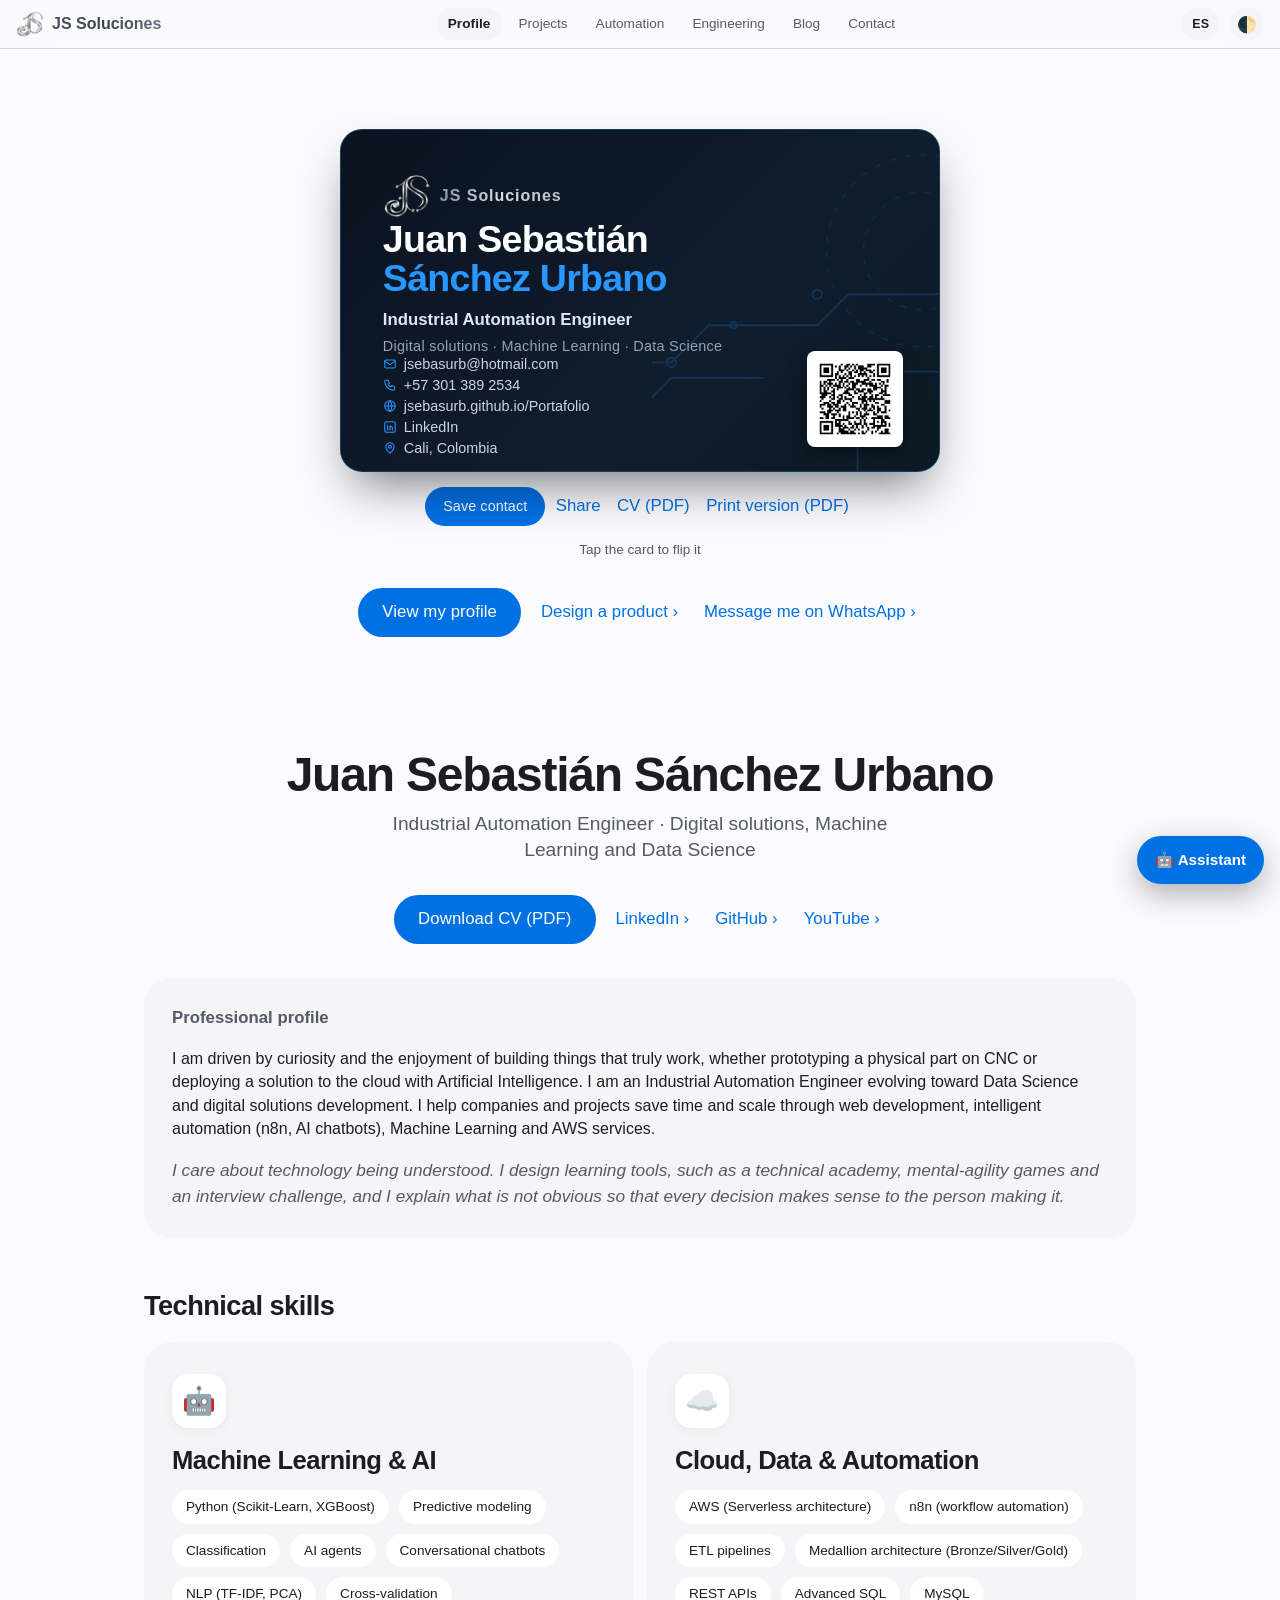
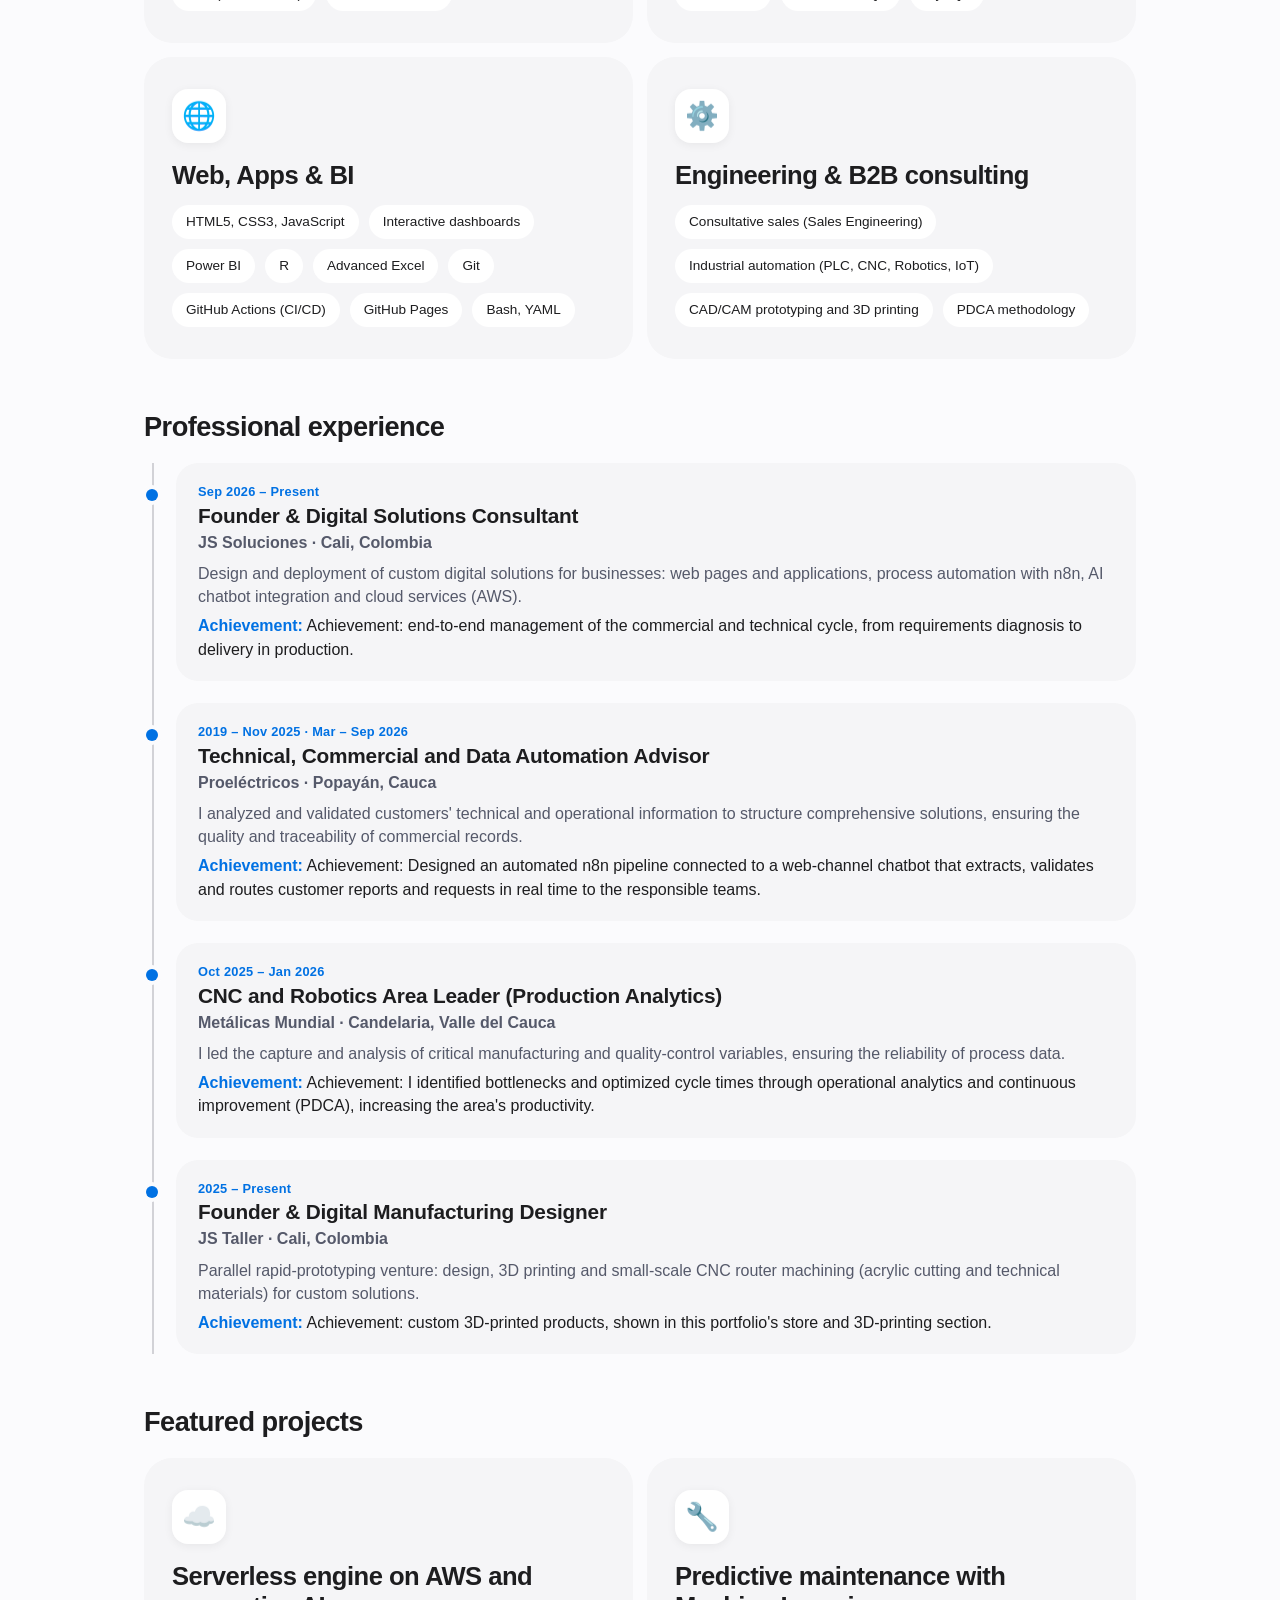
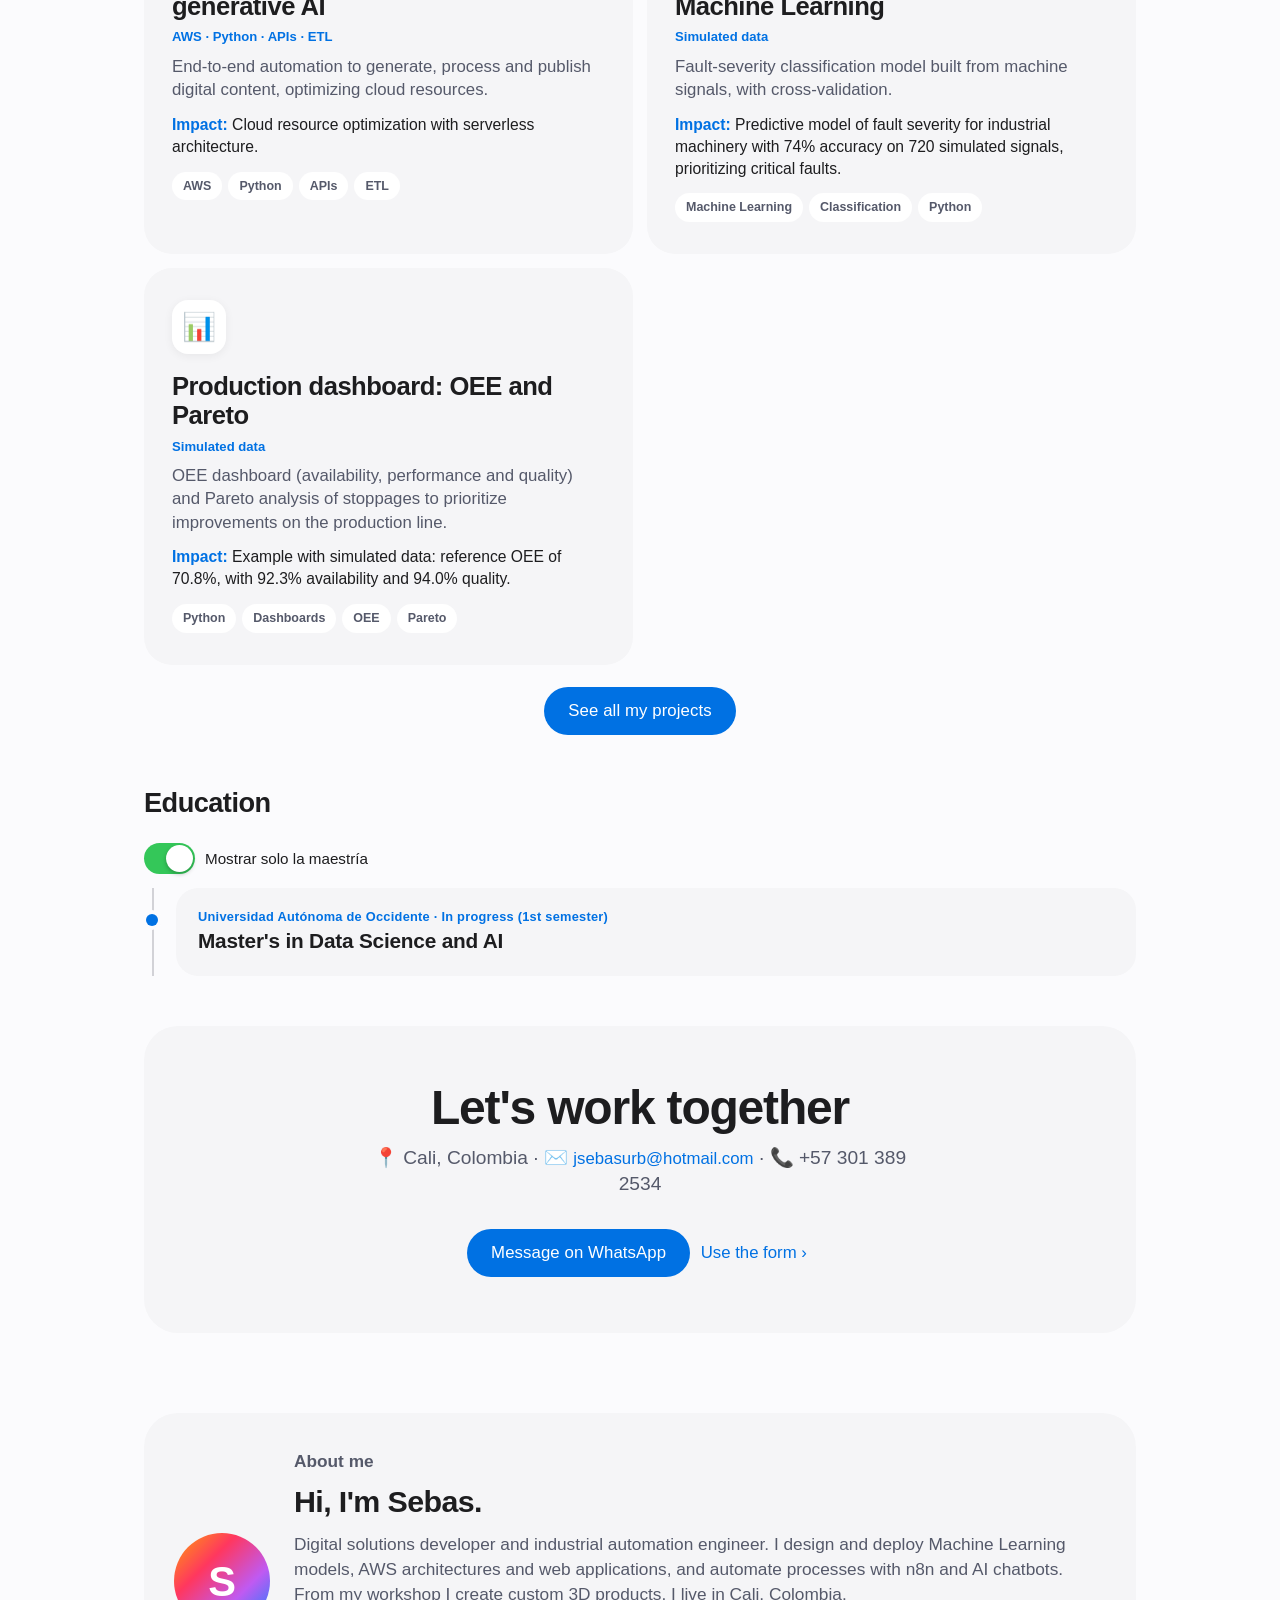
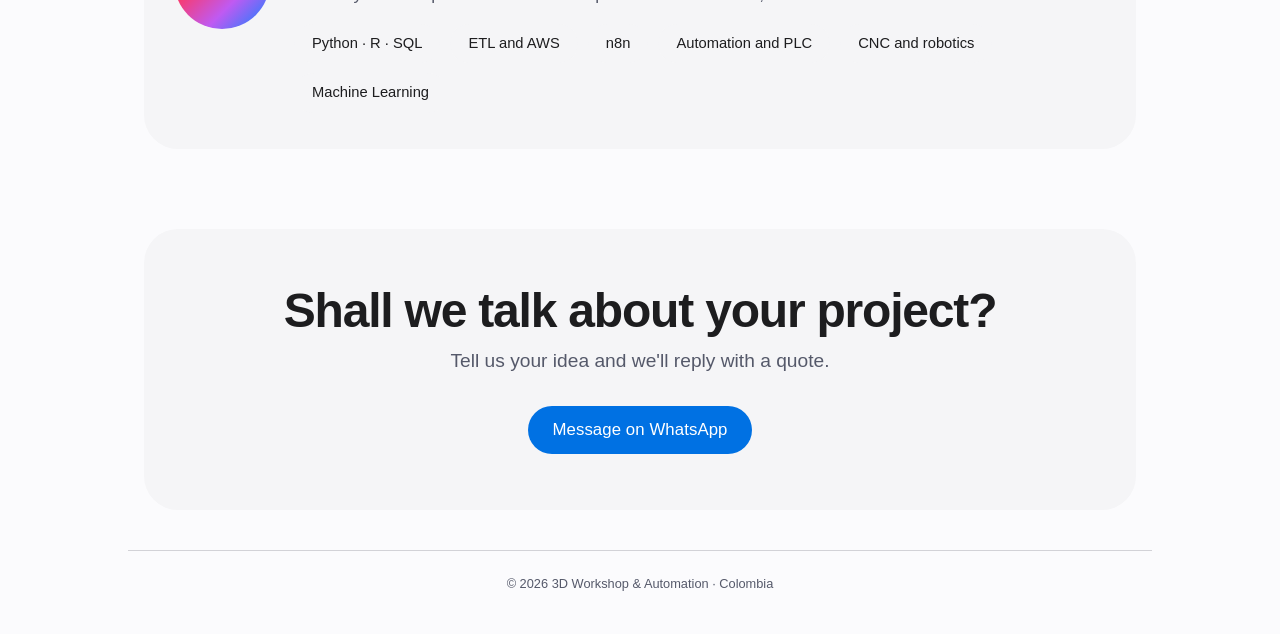
==== commit 157d2720: "cc" ====
--- a/gold/en/index.html
+++ b/gold/en/index.html
@@ -218,12 +218,12 @@
     <a class="link" href="https://github.com/JSebasurb" target="_blank" rel="noopener">GitHub ›</a>
     <a class="link" href="https://www.youtube.com/@akazuia" target="_blank" rel="noopener">YouTube ›</a>
   </div>
-  <div class="cv-sum rv"><p class="eyebrow">Professional profile</p><p>I am driven by curiosity and the enjoyment of building things that truly work, whether prototyping a physical part on CNC or deploying a solution to the cloud with Artificial Intelligence. I am an Industrial Automation Engineer evolving toward Data Science and digital solutions development. I help companies and projects save time and scale through web development, intelligent automation (n8n, AI chatbots), Machine Learning and AWS services.</p><p class="enfoque">I care about technology being understood. I design learning tools, such as a technical academy, mental-agility games and an interview challenge, and I explain what is not obvious so that every decision makes sense to the person making it.</p></div><div class="cursos rv"><p class="eyebrow">Courses (coming soon)</p><p class="curso-nota">Draft: duration, price and dates are confirmed when each course launches.</p><div class="cursos-grid"><article class="curso"><h3>Automation with n8n for businesses</h3><p>Small businesses and entrepreneurs who want to save time.</p><p class="curso-meta">4 sessions (draft) · Online</p><p><strong>Outcome: </strong>Build email, form and follow-up flows without coding.</p></article><article class="curso"><h3>Python for data analysis</h3><p>People who use Excel and want to automate their reports.</p><p class="curso-meta">6 sessions (draft) · Online or in person</p><p><strong>Outcome: </strong>Clean data and build a simple dashboard.</p></article><article class="curso"><h3>Technical sales for engineers</h3><p>Technical people who want to present and sell their solutions.</p><p class="curso-meta">4 sessions (draft) · Online</p><p><strong>Outcome: </strong>Prepare a proposal and lead a consultative conversation.</p></article></div><p class="eyebrow">Learning resources</p><div class="cursos-grid"><article class="curso"><h3>Technical academy</h3><p>Leveled questions and curiosities about threads and materials.</p><p><a class="link" href="https://jsebasurb.github.io/Academy-tornillos/" target="_blank" rel="noopener">Open ↗</a></p></article><article class="curso"><h3>Mental-agility games</h3><p>Training for attention, memory and calculation, inside this portfolio.</p><p><a class="link" href="#juegos">Play ›</a></p></article></div></div>
+  <div class="cv-sum rv"><p class="eyebrow">Professional profile</p><p>I am driven by curiosity and the enjoyment of building things that truly work, whether prototyping a physical part on CNC or deploying a solution to the cloud with Artificial Intelligence. I am an Industrial Automation Engineer evolving toward Data Science and digital solutions development. I help companies and projects save time and scale through web development, intelligent automation (n8n, AI chatbots), Machine Learning and AWS services.</p><p class="enfoque">I care about technology being understood. I design learning tools, such as a technical academy, mental-agility games and an interview challenge, and I explain what is not obvious so that every decision makes sense to the person making it.</p></div>
   <h3 class="sec">Technical skills</h3><div class="bento"><div class="tile rv"><div><div class="ico">🤖</div><h3>Machine Learning &amp; AI</h3><div class="chips left"><span>Python (Scikit-Learn, XGBoost)</span><span>Predictive modeling</span><span>Classification</span><span>AI agents</span><span>Conversational chatbots</span><span>NLP (TF-IDF, PCA)</span><span>Cross-validation</span></div></div></div><div class="tile rv"><div><div class="ico">☁️</div><h3>Cloud, Data &amp; Automation</h3><div class="chips left"><span>AWS (Serverless architecture)</span><span>n8n (workflow automation)</span><span>ETL pipelines</span><span>Medallion architecture (Bronze/Silver/Gold)</span><span>REST APIs</span><span>Advanced SQL</span><span>MySQL</span></div></div></div><div class="tile rv"><div><div class="ico">🌐</div><h3>Web, Apps &amp; BI</h3><div class="chips left"><span>HTML5, CSS3, JavaScript</span><span>Interactive dashboards</span><span>Power BI</span><span>R</span><span>Advanced Excel</span><span>Git</span><span>GitHub Actions (CI/CD)</span><span>GitHub Pages</span><span>Bash, YAML</span></div></div></div><div class="tile rv"><div><div class="ico">⚙️</div><h3>Engineering &amp; B2B consulting</h3><div class="chips left"><span>Consultative sales (Sales Engineering)</span><span>Industrial automation (PLC, CNC, Robotics, IoT)</span><span>CAD/CAM prototyping and 3D printing</span><span>PDCA methodology</span></div></div></div></div>
   <h3 class="sec">Professional experience</h3><div class="tl"><div class="tl-item rv"><div class="tl-per">Sep 2026 – Present</div><h3>Founder &amp; Digital Solutions Consultant</h3><div class="tl-co">JS Soluciones · Cali, Colombia</div><p>Design and deployment of custom digital solutions for businesses: web pages and applications, process automation with n8n, AI chatbot integration and cloud services (AWS).</p><p class="win"><b>Achievement:</b> Achievement: end-to-end management of the commercial and technical cycle, from requirements diagnosis to delivery in production.</p></div><div class="tl-item rv"><div class="tl-per">2019 – Nov 2025 · Mar – Sep 2026</div><h3>Technical, Commercial and Data Automation Advisor</h3><div class="tl-co">Proeléctricos · Popayán, Cauca</div><p>I analyzed and validated customers&#x27; technical and operational information to structure comprehensive solutions, ensuring the quality and traceability of commercial records.</p><p class="win"><b>Achievement:</b> Achievement: Designed an automated n8n pipeline connected to a web-channel chatbot that extracts, validates and routes customer reports and requests in real time to the responsible teams.</p></div><div class="tl-item rv"><div class="tl-per">Oct 2025 – Jan 2026</div><h3>CNC and Robotics Area Leader (Production Analytics)</h3><div class="tl-co">Metálicas Mundial · Candelaria, Valle del Cauca</div><p>I led the capture and analysis of critical manufacturing and quality-control variables, ensuring the reliability of process data.</p><p class="win"><b>Achievement:</b> Achievement: I identified bottlenecks and optimized cycle times through operational analytics and continuous improvement (PDCA), increasing the area&#x27;s productivity.</p></div><div class="tl-item rv"><div class="tl-per">2025 – Present</div><h3>Founder &amp; Digital Manufacturing Designer</h3><div class="tl-co">JS Taller · Cali, Colombia</div><p>Parallel rapid-prototyping venture: design, 3D printing and small-scale CNC router machining (acrylic cutting and technical materials) for custom solutions.</p><p class="win"><b>Achievement:</b> Achievement: custom 3D-printed products, shown in this portfolio&#x27;s store and 3D-printing section.</p></div></div>
   <h3 class="sec">Featured projects</h3><div class="bento"><div class="tile rv"><div><div class="ico">☁️</div><h3>Serverless engine on AWS and generative AI</h3><div class="meta">AWS · Python · APIs · ETL</div><p>End-to-end automation to generate, process and publish digital content, optimizing cloud resources.</p><p class="win"><b>Impact:</b> Cloud resource optimization with serverless architecture.</p><div class="tag-row"><span>AWS</span><span>Python</span><span>APIs</span><span>ETL</span></div></div></div><div class="tile rv"><div><div class="ico">🔧</div><h3>Predictive maintenance with Machine Learning</h3><div class="meta">Simulated data</div><p>Fault-severity classification model built from machine signals, with cross-validation.</p><p class="win"><b>Impact:</b> Predictive model of fault severity for industrial machinery with 74% accuracy on 720 simulated signals, prioritizing critical faults.</p><div class="tag-row"><span>Machine Learning</span><span>Classification</span><span>Python</span></div></div></div><div class="tile rv"><div><div class="ico">📊</div><h3>Production dashboard: OEE and Pareto</h3><div class="meta">Simulated data</div><p>OEE dashboard (availability, performance and quality) and Pareto analysis of stoppages to prioritize improvements on the production line.</p><p class="win"><b>Impact:</b> Example with simulated data: reference OEE of 70.8%, with 92.3% availability and 94.0% quality.</p><div class="tag-row"><span>Python</span><span>Dashboards</span><span>OEE</span><span>Pareto</span></div></div></div></div>
   <div class="ctas" style="margin-top:22px"><button class="pill" data-go="proyectos">See all my projects</button></div>
-  <h3 class="sec">Education</h3><div class="tl"><div class="tl-item rv"><div class="tl-per">Universidad Autónoma de Occidente · In progress (1st semester)</div><h3>Master&#x27;s in Data Science and AI</h3></div><div class="tl-item rv"><div class="tl-per"></div><h3>Complementary training</h3><p>AI Bootcamp (MinTIC / Talento Tech) · Data Science and ML (Platzi) · AWS</p><p><a href="https://platzi.com/p/JUAN_SEBASTIAN_SANCHEZ_URBANO/" target="_blank" rel="noopener">View Platzi profile ↗</a></p></div><div class="tl-item rv"><div class="tl-per">Universidad del Cauca · Graduated 2025</div><h3>Industrial Automation Engineering</h3></div></div>
+  <h3 class="sec">Education</h3><label class="edu-switch"><input type="checkbox" id="soloPrincipal" role="switch" checked> <span>Mostrar solo la maestría</span></label><div class="tl solo" id="eduWrap"><div class="tl-item rv principal"><div class="tl-per">Universidad Autónoma de Occidente · In progress (1st semester)</div><h3>Master&#x27;s in Data Science and AI</h3></div><div class="tl-item rv"><div class="tl-per"></div><h3>Complementary training</h3><p>AI Bootcamp (MinTIC / Talento Tech) · Data Science and ML (Platzi) · AWS</p><p><a href="https://platzi.com/p/JUAN_SEBASTIAN_SANCHEZ_URBANO/" target="_blank" rel="noopener">View Platzi profile ↗</a></p></div><div class="tl-item rv"><div class="tl-per">Universidad del Cauca · Graduated 2025</div><h3>Industrial Automation Engineering</h3></div></div>
   <div class="cta rv" style="margin-top:50px">
     <h2>Let&#x27;s work together</h2>
     <p class="sub">📍 Cali, Colombia · ✉️ <a class="link" style="padding:0" href="mailto:jsebasurb@hotmail.com">jsebasurb@hotmail.com</a> · 📞 +57 301 389 2534</p>
@@ -234,8 +234,8 @@
 <section class="tab" id="proyectos">
   <h2>My projects.</h2>
   <p class="sub">Data, automation, web and engineering. Tap a thumbnail to open the project.</p>
-  <div class="pbar"><div class="seg wrap" id="pFilter"><button class="on" data-c="all">All</button><button data-c="Data">Data</button><button data-c="Automation">Automation</button><button data-c="Web">Web</button><button data-c="Industrial">Industrial</button><button data-c="3D Workshop">3D Workshop</button><button data-c="AI">AI</button><button data-c="Vision">Vision</button><button data-c="Games">Games</button><button data-c="Education">Education</button><button data-c="Virtual reality">Virtual reality</button><button data-c="Robotics">Robotics</button></div><span id="pCount" class="pcount"></span></div>
-  <div class="pgrid"><article class="pcard rv" data-cat="Data"><div class="pthumb"><img loading="lazy" decoding="async" src="../assets/projects/etl-pipeline.webp" alt="Thumbnail of End-to-end automated ETL pipeline"></div><div class="pbody"><div class="meta">Data · 2026</div><h3>End-to-end automated ETL pipeline</h3><p>Extraction, transformation and loading with Python, n8n and REST APIs. It eliminated 100% of manual data entry and left standardized data for executive analysis.</p><div class="tag-row"><span>Python</span><span>n8n</span><span>REST APIs</span><span>ETL</span></div><details class="case"><summary>See case study</summary><dl><dt>Problem</dt><dd>Data was entered by hand, with a risk of errors and little standardization.</dd><dt>Solution</dt><dd>An ETL architecture using Python, n8n and REST API calls that consolidates centralized databases.</dd><dt>Result</dt><dd>100% of manual data entry was eliminated, with complete and standardized data for executive analysis.</dd></dl></details><button class="repo" type="button" data-tool="t6">Open the tool ›</button></div></article><article class="pcard rv" data-cat="Data"><div class="pthumb"><img loading="lazy" decoding="async" src="../assets/projects/etl-pipeline.webp" alt="Thumbnail of SIVIGILA epidemiological ETL 2018–2022"></div><div class="pbody"><div class="meta">Data · 2026</div><h3>SIVIGILA epidemiological ETL 2018–2022</h3><p>ETL over National Institute of Health reports (dengue, SARI, tuberculosis) with medallion architecture and an HTML dashboard.</p><div class="tag-row"><span>Python</span><span>Excel</span><span>Medallion</span><span>Dashboard</span></div><button class="repo" type="button" data-tool="t6">Open the tool ›</button></div></article><article class="pcard rv" data-cat="Data"><div class="pthumb"><div class="pfb" style="background:linear-gradient(135deg,#30d158,#0a9d8f)"><span>📦</span></div></div><div class="pbody"><div class="meta">Data · 2026</div><h3>Kaismart Solutions ETL lab</h3><p>Integration of 5,000 MySQL sales with 50,000 logistics events in Excel: EDA, medallion, 10 business questions and scheduled runs.</p><div class="tag-row"><span>MySQL</span><span>Python</span><span>Medallion</span></div><button class="repo" type="button" data-tool="t6">Open the tool ›</button></div></article><article class="pcard rv" data-cat="Automation"><div class="pthumb"><div class="pfb" style="background:linear-gradient(135deg,#bf5af2,#ff2d92)"><span>🤖</span></div></div><div class="pbody"><div class="meta">Automation · 2025</div><h3>AI chatbot and n8n workflow</h3><p>Web chatbot integrated into an n8n pipeline that extracts, validates and routes reports automatically to the responsible areas.</p><div class="tag-row"><span>n8n</span><span>AI</span><span>Chatbot</span></div></div></article><article class="pcard rv" data-cat="Web"><a class="pthumb" href="https://github.com/JSebasurb/Portafolio" target="_blank" rel="noopener" aria-label="Open Web portfolio with medallion architecture"><div class="pfb" style="background:linear-gradient(135deg,#48484a,#1c1c1e)"><span>🌐</span></div></a><div class="pbody"><div class="meta">Web · 2026</div><h3>Web portfolio with medallion architecture</h3><p>GitHub Pages site with Bronze/Silver/Gold layers, a Python build, continuous deployment with GitHub Actions and custom tools.</p><div class="tag-row"><span>HTML</span><span>CSS</span><span>JavaScript</span><span>Python</span></div><a class="repo" href="https://github.com/JSebasurb/Portafolio" target="_blank" rel="noopener">View code on GitHub ›</a></div></article><article class="pcard rv" data-cat="Industrial"><div class="pthumb"><div class="pfb" style="background:linear-gradient(135deg,#ff375f,#bf5af2)"><span>📡</span></div></div><div class="pbody"><div class="meta">Industrial · 2022–2024</div><h3>Real-time data capture and alerts (IoT)</h3><p>Industrial sensors and instrumentation with real-time ingestion, automatic validation of critical variables and control alerts.</p><div class="tag-row"><span>IoT</span><span>Sensors</span><span>Alerts</span></div><button class="repo" type="button" data-tool="t10">Open the tool ›</button></div></article><article class="pcard rv" data-cat="3D Workshop"><div class="pthumb"><img loading="lazy" decoding="async" src="../assets/projects/taller-3d-cotizador.webp" alt="Thumbnail of 3D Workshop: custom keychains and cases"></div><div class="pbody"><div class="meta">3D Workshop · 2026</div><h3>3D Workshop: custom keychains and cases</h3><p>Prints on aluminum and glass, 3D printing and a product designer connected to WhatsApp.</p><div class="tag-row"><span>3D printing</span><span>Printing</span></div><button class="repo" type="button" data-tool="t5">Open the tool ›</button></div></article><article class="pcard rv" data-cat="AI"><a class="pthumb" href="https://www.youtube.com/@akazuia" target="_blank" rel="noopener" aria-label="Open Akazu IA YouTube channel"><div class="pfb" style="background:linear-gradient(135deg,#5e5ce6,#0a84ff)"><span>🎬</span></div></a><div class="pbody"><div class="meta">AI · 2026</div><h3>Akazu IA YouTube channel</h3><p>An artificial intelligence avatar that turns trends, dances, viral audios and memes into short videos for social media.</p><div class="tag-row"><span>AI avatar</span><span>Shorts</span><span>AI animation</span></div><a class="repo" href="https://www.youtube.com/@akazuia" target="_blank" rel="noopener">View channel on YouTube ›</a></div></article><article class="pcard rv" data-cat="Industrial"><div class="pthumb"><img loading="lazy" decoding="async" src="../assets/projects/calc-roscas.webp" alt="Thumbnail of Thread calculator"></div><div class="pbody"><div class="meta">Industrial · 2026</div><h3>Thread calculator</h3><p>Technical spec sheet for metric, UNC and UNF threads: diameter, pitch, minor diameter and approximate drill size, with pitch and length conversions.</p><div class="tag-row"><span>Python</span><span>Engineering</span><span>Conversiones</span></div><details class="case"><summary>See case study</summary><dl><dt>Problem</dt><dd>Look up thread diameter, pitch and drill size without searching tables.</dd><dt>Solution</dt><dd>Spec sheet for metric, UNC and UNF threads, with pitch and length conversions.</dd><dt>Result</dt><dd>Values checked against known references: M8 = 1.25 mm; 1/4-20 = 20 TPI. The drill size is approximate.</dd></dl></details><button class="repo" type="button" data-tool="t4">Open the tool ›</button></div></article><article class="pcard rv" data-cat="Data"><div class="pthumb"><img loading="lazy" decoding="async" src="../assets/projects/csv-viewer.webp" alt="Thumbnail of CSV viewer"></div><div class="pbody"><div class="meta">Data · 2026</div><h3>CSV viewer</h3><p>Load a CSV and get per-column statistics and a chart by category. Everything runs in the browser.</p><div class="tag-row"><span>CSV</span><span>Statistics</span><span>Charts</span></div><details class="case"><summary>See case study</summary><dl><dt>Problem</dt><dd>Quickly review a data file without installing software.</dd><dt>Solution</dt><dd>Per-column statistics and a chart by category, processed in the browser.</dd><dt>Result</dt><dd>Tested with sample data and CSVs with empty cells and mixed columns. No file leaves the device.</dd></dl></details><button class="repo" type="button" data-tool="t7">Open the tool ›</button></div></article><article class="pcard rv" data-cat="Data"><div class="pthumb"><img loading="lazy" decoding="async" src="../assets/projects/mantenimiento.webp" alt="Thumbnail of Predictive maintenance"></div><div class="pbody"><div class="meta">Data · 2026</div><h3>Predictive maintenance</h3><p>Model that detects bearing faults from vibration: features, logistic regression and a demo with simulated signals. 70% test accuracy.</p><div class="tag-row"><span>Python</span><span>scikit-learn</span><span>Signals</span><span>ML</span></div><details class="case"><summary>See case study</summary><dl><dt>Problem</dt><dd>Detect bearing faults before they stop the machine, without relying on manual inspection.</dd><dt>Solution</dt><dd>Vibration features (RMS, kurtosis and envelope at the fault frequencies) with logistic regression and 5-fold cross-validation.</dd><dt>Result</dt><dd>74 ± 3% cross-validation with simulated signals: 100% on severe faults and 24% on mild ones. Still needs validation on real equipment data.</dd></dl></details><button class="repo" type="button" data-tool="t8">Open the tool ›</button></div></article><article class="pcard rv" data-cat="Vision"><div class="pthumb"><img loading="lazy" decoding="async" src="../assets/projects/vision-tornillos.webp" alt="Thumbnail of Visual screw inspection"></div><div class="pbody"><div class="meta">Vision · 2026</div><h3>Visual screw inspection</h3><p>Classifies healthy, cracked or chipped screw heads with a physical descriptor and logistic regression. Demo with simulated images: 74% accuracy.</p><div class="tag-row"><span>Computer vision</span><span>Python</span><span>Classification</span></div><details class="case"><summary>See case study</summary><dl><dt>Problem</dt><dd>Separate healthy, cracked and chipped screw heads during inspection.</dd><dt>Solution</dt><dd>Physical descriptor (edge shape, minimum radius and darkness next to the edge) with logistic regression.</dd><dt>Result</dt><dd>74% accuracy with simulated images: chipped heads 94%, thin cracks 66%. Real screw photos are still needed.</dd></dl></details><button class="repo" type="button" data-tool="t9">Open the tool ›</button></div></article><article class="pcard rv" data-cat="Industrial"><div class="pthumb"><img loading="lazy" decoding="async" src="../assets/projects/dashboard-produccion.webp" alt="Thumbnail of Production and quality dashboard"></div><div class="pbody"><div class="meta">Industrial · 2026</div><h3>Production and quality dashboard</h3><p>OEE by machine, defect Pareto and daily trend from a production CSV. Checked against an independent calculation.</p><div class="tag-row"><span>OEE</span><span>Pareto</span><span>Dashboards</span></div><details class="case"><summary>See case study</summary><dl><dt>Problem</dt><dd>Find where the line loses capacity: availability, performance and quality.</dd><dt>Solution</dt><dd>OEE by machine, defect Pareto and daily trend from a production CSV.</dd><dt>Result</dt><dd>Indicators checked against an independent calculation (total OEE of 70.8% on the sample data).</dd></dl></details><button class="repo" type="button" data-tool="t10">Open the tool ›</button></div></article><article class="pcard rv" data-cat="AI"><div class="pthumb"><img loading="lazy" decoding="async" src="../assets/projects/fichas-tecnicas.webp" alt="Thumbnail of Technical sheet assistant"></div><div class="pbody"><div class="meta">AI · 2026</div><h3>Technical sheet assistant</h3><p>Finds answers in thread and screw technical sheets with TF-IDF. Shows sheet excerpts; it does not invent text. Recall@1 of 94%.</p><div class="tag-row"><span>TF-IDF</span><span>Search</span><span>NLP</span></div><details class="case"><summary>See case study</summary><dl><dt>Problem</dt><dd>Find answers in technical sheets without searching by hand.</dd><dt>Solution</dt><dd>TF-IDF search with cosine similarity that shows sheet excerpts; it does not generate new text.</dd><dt>Result</dt><dd>Ranks the correct sheet first for 94% of 18 test questions. An optimistic figure: the same author wrote the questions.</dd></dl></details><button class="repo" type="button" data-tool="t11">Open the tool ›</button></div></article><article class="pcard rv" data-cat="Games"><div class="pthumb"><div class="pfb" style="background:linear-gradient(135deg,#30d158,#0a9d8f)"><span>🎮</span></div></div><div class="pbody"><div class="meta">Games · 2026</div><h3>Games and exercises</h3><p>Here you will find mobile arcade games, mental agility exercises and factory simulations. Everything runs in your browser and your records are saved on this device.</p><div class="tag-row"><span>Arcade</span><span>Agilidad mental</span><span>Simulation</span></div><button class="repo" type="button" data-go="juegos">View ›</button></div></article><article class="pcard rv" data-cat="Education"><a class="pthumb" href="https://jsebasurb.github.io/Academy-tornillos/" target="_blank" rel="noopener" aria-label="Open Screw academy"><img loading="lazy" decoding="async" src="../assets/projects/academia-tornillos.webp" alt="Thumbnail of Screw academy"></a><div class="pbody"><div class="meta">Education · 2026</div><h3>Screw academy</h3><p>Leveled questions, curiosities and references on threads, heads and points. Includes the academy published on its own site.</p><div class="tag-row"><span>Education</span><span>Quiz</span><span>Referencias</span></div><a class="repo" href="https://jsebasurb.github.io/Academy-tornillos/" target="_blank" rel="noopener">Open the academy site ›</a><button class="repo" type="button" data-go="cato">View ›</button></div></article><article class="pcard rv" data-cat="Virtual reality"><div class="pthumb"><div class="pfb" style="background:linear-gradient(135deg,#48484a,#1c1c1e)"><span>🥽</span></div></div><div class="pbody"><div class="meta">Virtual reality · 2025</div><h3>Immersive environments for phobia identification</h3><p>Bachelor&#x27;s thesis: immersive Unity environments for Meta Quest 2 to identify phobias such as fear of fire and heights, with a system that analyzes user reactions to controlled stimuli.</p><div class="tag-row"><span>Unity</span><span>Meta Quest 2</span><span>Realidad virtual</span><span>Salud mental</span></div></div></article><article class="pcard rv" data-cat="Robotics"><div class="pthumb"><div class="pfb" style="background:linear-gradient(135deg,#ff375f,#bf5af2)"><span>🤖</span></div></div><div class="pbody"><div class="meta">Robotics · 2026</div><h3>Mobile robot control through virtual reality (CINVESTAV)</h3><p>Project in the Automatic Control Area of CINVESTAV, Mexico City. Mobile-robot control system driven from virtual reality, using Unity, C#, ROS and Meta Quest 2, with IMU and LIDAR sensor integration.</p><div class="tag-row"><span>Unity</span><span>C#</span><span>ROS</span><span>LIDAR</span><span>IMU</span><span>Meta Quest 2</span></div></div></article></div>
+  <div class="pbar"><div class="seg wrap" id="pFilter"><button class="on" data-c="all">All</button><button data-c="Education">Education</button><button data-c="Data">Data</button><button data-c="Automation">Automation</button><button data-c="Web">Web</button><button data-c="Industrial">Industrial</button><button data-c="3D Workshop">3D Workshop</button><button data-c="AI">AI</button><button data-c="Vision">Vision</button><button data-c="Games">Games</button><button data-c="Virtual reality">Virtual reality</button><button data-c="Robotics">Robotics</button></div><span id="pCount" class="pcount"></span></div>
+  <div class="pgrid"><article class="pcard rv" data-cat="Education"><a class="pthumb" href="https://wa.me/573013892534?text=Hi%2C%20I%27m%20interested%20in%20information%20about%20the%20courses%20in%20development%20%28n8n%2C%20Python%20or%20technical%20sales%29." target="_blank" rel="noopener" aria-label="Open Courses in development"><div class="pfb" style="background:linear-gradient(135deg,#ff9f0a,#ff375f)"><span>📚</span></div></a><div class="pbody"><div class="meta">Education · 2026</div><h3>Courses in development</h3><p>In progress: three courses in development. Automation with n8n for businesses, Python for data analysis and technical sales for engineers. Duration, format and price are confirmed when each course launches.</p><div class="tag-row"><span>En proceso</span><span>Education</span><span>Borrador</span></div><a class="repo" href="https://wa.me/573013892534?text=Hi%2C%20I%27m%20interested%20in%20information%20about%20the%20courses%20in%20development%20%28n8n%2C%20Python%20or%20technical%20sales%29." target="_blank" rel="noopener">I want information › ›</a></div></article><article class="pcard rv" data-cat="Data"><div class="pthumb"><img loading="lazy" decoding="async" src="../assets/projects/etl-pipeline.webp" alt="Thumbnail of End-to-end automated ETL pipeline"></div><div class="pbody"><div class="meta">Data · 2026</div><h3>End-to-end automated ETL pipeline</h3><p>Extraction, transformation and loading with Python, n8n and REST APIs. It eliminated 100% of manual data entry and left standardized data for executive analysis.</p><div class="tag-row"><span>Python</span><span>n8n</span><span>REST APIs</span><span>ETL</span></div><details class="case"><summary>See case study</summary><dl><dt>Problem</dt><dd>Data was entered by hand, with a risk of errors and little standardization.</dd><dt>Solution</dt><dd>An ETL architecture using Python, n8n and REST API calls that consolidates centralized databases.</dd><dt>Result</dt><dd>100% of manual data entry was eliminated, with complete and standardized data for executive analysis.</dd></dl></details><button class="repo" type="button" data-tool="t6">Open the tool ›</button></div></article><article class="pcard rv" data-cat="Data"><div class="pthumb"><img loading="lazy" decoding="async" src="../assets/projects/etl-pipeline.webp" alt="Thumbnail of SIVIGILA epidemiological ETL 2018–2022"></div><div class="pbody"><div class="meta">Data · 2026</div><h3>SIVIGILA epidemiological ETL 2018–2022</h3><p>ETL over National Institute of Health reports (dengue, SARI, tuberculosis) with medallion architecture and an HTML dashboard.</p><div class="tag-row"><span>Python</span><span>Excel</span><span>Medallion</span><span>Dashboard</span></div><button class="repo" type="button" data-tool="t6">Open the tool ›</button></div></article><article class="pcard rv" data-cat="Data"><div class="pthumb"><div class="pfb" style="background:linear-gradient(135deg,#bf5af2,#ff2d92)"><span>📦</span></div></div><div class="pbody"><div class="meta">Data · 2026</div><h3>Kaismart Solutions ETL lab</h3><p>Integration of 5,000 MySQL sales with 50,000 logistics events in Excel: EDA, medallion, 10 business questions and scheduled runs.</p><div class="tag-row"><span>MySQL</span><span>Python</span><span>Medallion</span></div><button class="repo" type="button" data-tool="t6">Open the tool ›</button></div></article><article class="pcard rv" data-cat="Automation"><div class="pthumb"><div class="pfb" style="background:linear-gradient(135deg,#48484a,#1c1c1e)"><span>🤖</span></div></div><div class="pbody"><div class="meta">Automation · 2025</div><h3>AI chatbot and n8n workflow</h3><p>Web chatbot integrated into an n8n pipeline that extracts, validates and routes reports automatically to the responsible areas.</p><div class="tag-row"><span>n8n</span><span>AI</span><span>Chatbot</span></div></div></article><article class="pcard rv" data-cat="Web"><a class="pthumb" href="https://github.com/JSebasurb/Portafolio" target="_blank" rel="noopener" aria-label="Open Web portfolio with medallion architecture"><div class="pfb" style="background:linear-gradient(135deg,#ff375f,#bf5af2)"><span>🌐</span></div></a><div class="pbody"><div class="meta">Web · 2026</div><h3>Web portfolio with medallion architecture</h3><p>GitHub Pages site with Bronze/Silver/Gold layers, a Python build, continuous deployment with GitHub Actions and custom tools.</p><div class="tag-row"><span>HTML</span><span>CSS</span><span>JavaScript</span><span>Python</span></div><a class="repo" href="https://github.com/JSebasurb/Portafolio" target="_blank" rel="noopener">View code on GitHub ›</a></div></article><article class="pcard rv" data-cat="Industrial"><div class="pthumb"><div class="pfb" style="background:linear-gradient(135deg,#ff9f0a,#ff375f)"><span>📡</span></div></div><div class="pbody"><div class="meta">Industrial · 2022–2024</div><h3>Real-time data capture and alerts (IoT)</h3><p>Industrial sensors and instrumentation with real-time ingestion, automatic validation of critical variables and control alerts.</p><div class="tag-row"><span>IoT</span><span>Sensors</span><span>Alerts</span></div><button class="repo" type="button" data-tool="t10">Open the tool ›</button></div></article><article class="pcard rv" data-cat="3D Workshop"><div class="pthumb"><img loading="lazy" decoding="async" src="../assets/projects/taller-3d-cotizador.webp" alt="Thumbnail of 3D Workshop: custom keychains and cases"></div><div class="pbody"><div class="meta">3D Workshop · 2026</div><h3>3D Workshop: custom keychains and cases</h3><p>Prints on aluminum and glass, 3D printing and a product designer connected to WhatsApp.</p><div class="tag-row"><span>3D printing</span><span>Printing</span></div><button class="repo" type="button" data-tool="t5">Open the tool ›</button></div></article><article class="pcard rv" data-cat="AI"><a class="pthumb" href="https://www.youtube.com/@akazuia" target="_blank" rel="noopener" aria-label="Open Akazu IA YouTube channel"><div class="pfb" style="background:linear-gradient(135deg,#30d158,#0a9d8f)"><span>🎬</span></div></a><div class="pbody"><div class="meta">AI · 2026</div><h3>Akazu IA YouTube channel</h3><p>An artificial intelligence avatar that turns trends, dances, viral audios and memes into short videos for social media.</p><div class="tag-row"><span>AI avatar</span><span>Shorts</span><span>AI animation</span></div><a class="repo" href="https://www.youtube.com/@akazuia" target="_blank" rel="noopener">View channel on YouTube ›</a></div></article><article class="pcard rv" data-cat="Industrial"><div class="pthumb"><img loading="lazy" decoding="async" src="../assets/projects/calc-roscas.webp" alt="Thumbnail of Thread calculator"></div><div class="pbody"><div class="meta">Industrial · 2026</div><h3>Thread calculator</h3><p>Technical spec sheet for metric, UNC and UNF threads: diameter, pitch, minor diameter and approximate drill size, with pitch and length conversions.</p><div class="tag-row"><span>Python</span><span>Engineering</span><span>Conversiones</span></div><details class="case"><summary>See case study</summary><dl><dt>Problem</dt><dd>Look up thread diameter, pitch and drill size without searching tables.</dd><dt>Solution</dt><dd>Spec sheet for metric, UNC and UNF threads, with pitch and length conversions.</dd><dt>Result</dt><dd>Values checked against known references: M8 = 1.25 mm; 1/4-20 = 20 TPI. The drill size is approximate.</dd></dl></details><button class="repo" type="button" data-tool="t4">Open the tool ›</button></div></article><article class="pcard rv" data-cat="Data"><div class="pthumb"><img loading="lazy" decoding="async" src="../assets/projects/csv-viewer.webp" alt="Thumbnail of CSV viewer"></div><div class="pbody"><div class="meta">Data · 2026</div><h3>CSV viewer</h3><p>Load a CSV and get per-column statistics and a chart by category. Everything runs in the browser.</p><div class="tag-row"><span>CSV</span><span>Statistics</span><span>Charts</span></div><details class="case"><summary>See case study</summary><dl><dt>Problem</dt><dd>Quickly review a data file without installing software.</dd><dt>Solution</dt><dd>Per-column statistics and a chart by category, processed in the browser.</dd><dt>Result</dt><dd>Tested with sample data and CSVs with empty cells and mixed columns. No file leaves the device.</dd></dl></details><button class="repo" type="button" data-tool="t7">Open the tool ›</button></div></article><article class="pcard rv" data-cat="Data"><div class="pthumb"><img loading="lazy" decoding="async" src="../assets/projects/mantenimiento.webp" alt="Thumbnail of Predictive maintenance"></div><div class="pbody"><div class="meta">Data · 2026</div><h3>Predictive maintenance</h3><p>Model that detects bearing faults from vibration: features, logistic regression and a demo with simulated signals. 70% test accuracy.</p><div class="tag-row"><span>Python</span><span>scikit-learn</span><span>Signals</span><span>ML</span></div><details class="case"><summary>See case study</summary><dl><dt>Problem</dt><dd>Detect bearing faults before they stop the machine, without relying on manual inspection.</dd><dt>Solution</dt><dd>Vibration features (RMS, kurtosis and envelope at the fault frequencies) with logistic regression and 5-fold cross-validation.</dd><dt>Result</dt><dd>74 ± 3% cross-validation with simulated signals: 100% on severe faults and 24% on mild ones. Still needs validation on real equipment data.</dd></dl></details><button class="repo" type="button" data-tool="t8">Open the tool ›</button></div></article><article class="pcard rv" data-cat="Vision"><div class="pthumb"><img loading="lazy" decoding="async" src="../assets/projects/vision-tornillos.webp" alt="Thumbnail of Visual screw inspection"></div><div class="pbody"><div class="meta">Vision · 2026</div><h3>Visual screw inspection</h3><p>Classifies healthy, cracked or chipped screw heads with a physical descriptor and logistic regression. Demo with simulated images: 74% accuracy.</p><div class="tag-row"><span>Computer vision</span><span>Python</span><span>Classification</span></div><details class="case"><summary>See case study</summary><dl><dt>Problem</dt><dd>Separate healthy, cracked and chipped screw heads during inspection.</dd><dt>Solution</dt><dd>Physical descriptor (edge shape, minimum radius and darkness next to the edge) with logistic regression.</dd><dt>Result</dt><dd>74% accuracy with simulated images: chipped heads 94%, thin cracks 66%. Real screw photos are still needed.</dd></dl></details><button class="repo" type="button" data-tool="t9">Open the tool ›</button></div></article><article class="pcard rv" data-cat="Industrial"><div class="pthumb"><img loading="lazy" decoding="async" src="../assets/projects/dashboard-produccion.webp" alt="Thumbnail of Production and quality dashboard"></div><div class="pbody"><div class="meta">Industrial · 2026</div><h3>Production and quality dashboard</h3><p>OEE by machine, defect Pareto and daily trend from a production CSV. Checked against an independent calculation.</p><div class="tag-row"><span>OEE</span><span>Pareto</span><span>Dashboards</span></div><details class="case"><summary>See case study</summary><dl><dt>Problem</dt><dd>Find where the line loses capacity: availability, performance and quality.</dd><dt>Solution</dt><dd>OEE by machine, defect Pareto and daily trend from a production CSV.</dd><dt>Result</dt><dd>Indicators checked against an independent calculation (total OEE of 70.8% on the sample data).</dd></dl></details><button class="repo" type="button" data-tool="t10">Open the tool ›</button></div></article><article class="pcard rv" data-cat="AI"><div class="pthumb"><img loading="lazy" decoding="async" src="../assets/projects/fichas-tecnicas.webp" alt="Thumbnail of Technical sheet assistant"></div><div class="pbody"><div class="meta">AI · 2026</div><h3>Technical sheet assistant</h3><p>Finds answers in thread and screw technical sheets with TF-IDF. Shows sheet excerpts; it does not invent text. Recall@1 of 94%.</p><div class="tag-row"><span>TF-IDF</span><span>Search</span><span>NLP</span></div><details class="case"><summary>See case study</summary><dl><dt>Problem</dt><dd>Find answers in technical sheets without searching by hand.</dd><dt>Solution</dt><dd>TF-IDF search with cosine similarity that shows sheet excerpts; it does not generate new text.</dd><dt>Result</dt><dd>Ranks the correct sheet first for 94% of 18 test questions. An optimistic figure: the same author wrote the questions.</dd></dl></details><button class="repo" type="button" data-tool="t11">Open the tool ›</button></div></article><article class="pcard rv" data-cat="Games"><div class="pthumb"><div class="pfb" style="background:linear-gradient(135deg,#bf5af2,#ff2d92)"><span>🎮</span></div></div><div class="pbody"><div class="meta">Games · 2026</div><h3>Games and exercises</h3><p>Here you will find mobile arcade games, mental agility exercises and factory simulations. Everything runs in your browser and your records are saved on this device.</p><div class="tag-row"><span>Arcade</span><span>Agilidad mental</span><span>Simulation</span></div><button class="repo" type="button" data-go="juegos">View ›</button></div></article><article class="pcard rv" data-cat="Education"><a class="pthumb" href="https://jsebasurb.github.io/Academy-tornillos/" target="_blank" rel="noopener" aria-label="Open Screw academy"><img loading="lazy" decoding="async" src="../assets/projects/academia-tornillos.webp" alt="Thumbnail of Screw academy"></a><div class="pbody"><div class="meta">Education · 2026</div><h3>Screw academy</h3><p>Leveled questions, curiosities and references on threads, heads and points. Includes the academy published on its own site.</p><div class="tag-row"><span>Education</span><span>Quiz</span><span>Referencias</span></div><a class="repo" href="https://jsebasurb.github.io/Academy-tornillos/" target="_blank" rel="noopener">Open the academy site ›</a><button class="repo" type="button" data-go="cato">View ›</button></div></article><article class="pcard rv" data-cat="Virtual reality"><div class="pthumb"><div class="pfb" style="background:linear-gradient(135deg,#ff375f,#bf5af2)"><span>🥽</span></div></div><div class="pbody"><div class="meta">Virtual reality · 2025</div><h3>Immersive environments for phobia identification</h3><p>Bachelor&#x27;s thesis: immersive Unity environments for Meta Quest 2 to identify phobias such as fear of fire and heights, with a system that analyzes user reactions to controlled stimuli.</p><div class="tag-row"><span>Unity</span><span>Meta Quest 2</span><span>Realidad virtual</span><span>Salud mental</span></div></div></article><article class="pcard rv" data-cat="Robotics"><div class="pthumb"><div class="pfb" style="background:linear-gradient(135deg,#ff9f0a,#ff375f)"><span>🤖</span></div></div><div class="pbody"><div class="meta">Robotics · 2026</div><h3>Mobile robot control through virtual reality (CINVESTAV)</h3><p>Project in the Automatic Control Area of CINVESTAV, Mexico City. Mobile-robot control system driven from virtual reality, using Unity, C#, ROS and Meta Quest 2, with IMU and LIDAR sensor integration.</p><div class="tag-row"><span>Unity</span><span>C#</span><span>ROS</span><span>LIDAR</span><span>IMU</span><span>Meta Quest 2</span></div></div></article></div>
 </section>
 
 <section class="tab" id="imp3d">
@@ -290,7 +290,7 @@
 <section class="tab" id="juegos">
   <h2>Games.</h2>
   <p class="sub">Twenty-one games I made: mobile arcade games, mental agility exercises and an interview challenge that ends with your profile. Your high scores are saved on this device.</p>
-  <div class="ggrid"><div class="gsec"><h3 class="sec">Arcade and reflexes</h3></div><div class="gcard rv" style="--g1:#5e5ce6;--g2:#ff375f"><div class="gart"><span>🤖</span></div><div class="gbody"><h3>Bolt Runner</h3><p>Run through a factory, jump over bolts and gears, and duck under drones. Every 300 points you level up and the speed increases.</p><small class="hint">Tap to jump and hold to jump higher. Tap the floor (bottom area) to duck. Keyboard: space jumps, down arrow ducks.</small><div class="gfoot"><button class="pill sm" type="button" data-game="runner" data-title="Bolt Runner" data-hint="Tap to jump and hold to jump higher. Tap the floor (bottom area) to duck. Keyboard: space jumps, down arrow ducks.">Play</button><span class="gbest"></span></div></div></div><div class="gcard rv" style="--g1:#0a84ff;--g2:#30d158"><div class="gart"><span>🧱</span></div><div class="gbody"><h3>3D Layers</h3><p>Stack layers like a 3D printer: anything that overhangs gets cut off. Perfect hits win back width. How many layers can you make?</p><small class="hint">Tap to drop the layer right on top of the previous one. Keyboard: space.</small><div class="gfoot"><button class="pill sm" type="button" data-game="stack" data-title="3D Layers" data-hint="Tap to drop the layer right on top of the previous one. Keyboard: space.">Play</button><span class="gbest"></span></div></div></div><div class="gcard rv" style="--g1:#bf5af2;--g2:#0a84ff"><div class="gart"><span>🪐</span></div><div class="gbody"><h3>Orbit</h3><p>Spin non-stop between two orbits. Switch lanes to dodge the red obstacles and grab the golden energy.</p><small class="hint">Tap to switch orbit. Keyboard: space.</small><div class="gfoot"><button class="pill sm" type="button" data-game="orbit" data-title="Orbit" data-hint="Tap to switch orbit. Keyboard: space.">Play</button><span class="gbest"></span></div></div></div><div class="gcard rv" style="--g1:#30d158;--g2:#0a9d8f"><div class="gart"><span>🐍</span></div><div class="gbody"><h3>Data Snake</h3><p>Collect data packets without hitting yourself. The edges wrap around and the golden ones are worth triple.</p><small class="hint">Swipe to turn. Keyboard: arrow keys or WASD.</small><div class="gfoot"><button class="pill sm" type="button" data-game="snake" data-title="Data Snake" data-hint="Swipe to turn. Keyboard: arrow keys or WASD.">Play</button><span class="gbest"></span></div></div></div><div class="gcard rv" style="--g1:#ff9f0a;--g2:#ff375f"><div class="gart"><span>🔩</span></div><div class="gbody"><h3>Ball Bearing</h3><p>Tilt your phone to roll a steel ball through the maze. Avoid the holes, collect the golden screws and reach the goal before time runs out.</p><small class="hint">Tilt your phone to move the ball. It calibrates to the position you start in; press ↺ to recalibrate. On iPhone, accept the motion permission. On a computer: arrow keys or drag.</small><div class="gfoot"><button class="pill sm" type="button" data-game="balance" data-title="Ball Bearing" data-hint="Tilt your phone to move the ball. It calibrates to the position you start in; press ↺ to recalibrate. On iPhone, accept the motion permission. On a computer: arrow keys or drag.">Play</button><span class="gbest"></span></div></div></div><div class="gcard rv" style="--g1:#ff375f;--g2:#bf5af2"><div class="gart"><span>🎧</span></div><div class="gbody"><h3>Akazu Dance</h3><p>Dance with Akazu, the AI avatar of my channel. Tap each lane when the note reaches the line and chain combos. The music speeds up little by little.</p><small class="hint">Tap the lane (left, center or right) when the note reaches the glowing line. It&#x27;s more fun with sound on. Keyboard: A, S, D or the arrow keys.</small><div class="gfoot"><button class="pill sm" type="button" data-game="akazu" data-title="Akazu Dance" data-hint="Tap the lane (left, center or right) when the note reaches the glowing line. It&#x27;s more fun with sound on. Keyboard: A, S, D or the arrow keys.">Play</button><span class="gbest"></span></div></div></div><div class="gcard rv" style="--g1:#0a9d8f;--g2:#0a84ff"><div class="gart"><span>🔩</span></div><div class="gbody"><h3>Screw Inspector</h3><p>You are a factory inspector: approve only the screws that match the boss&#x27;s order. Watch out for bent, cracked and unthreaded ones.</p><small class="hint">Tap the right half to approve and the left half to reject. You have 3 lives. Keyboard: right arrow approves, left arrow rejects.</small><div class="gfoot"><button class="pill sm" type="button" data-game="screws" data-title="Screw Inspector" data-hint="Tap the right half to approve and the left half to reject. You have 3 lives. Keyboard: right arrow approves, left arrow rejects.">Play</button><span class="gbest"></span></div></div></div><div class="gcard rv" style="--g1:#ff2d92;--g2:#5e5ce6"><div class="gart"><img class="gimg" loading="lazy" decoding="async" src="../assets/catalog/final-boss-pursuit.webp" alt="Cubehead"><span class="gtag">♪ Final Boss Pursuit</span></div><div class="gbody"><h3>Cubehead</h3><p>Run in 3D along a neon track to «Final Boss Pursuit». Switch lanes, jump and dodge. You have 3 lives and regain one if you last 20 seconds without crashing.</p><small class="hint">Swipe left or right to change lanes, and tap or swipe up to jump (swipe down to drop fast). You can also tap the sides to change lanes. Keyboard: arrows or A/D, and space to jump. It&#x27;s better with sound on.</small><div class="gfoot"><button class="pill sm" type="button" data-game="cubehead" data-title="Cubehead" data-hint="Swipe left or right to change lanes, and tap or swipe up to jump (swipe down to drop fast). You can also tap the sides to change lanes. Keyboard: arrows or A/D, and space to jump. It&#x27;s better with sound on.">Play</button><span class="gbest"></span></div></div></div><div class="gcard rv" style="--g1:#f0b765;--g2:#d6402f"><div class="gart"><img class="gimg" loading="lazy" decoding="async" src="../assets/catalog/duelo-gran-jefe.webp" alt="Boss Duel"></div><div class="gbody"><h3>Boss Duel</h3><p>A little hero faces Sir Torque, a giant, evil screw. Dodge nuts and washers, and beware the hammer strike: he has three phases.</p><small class="hint">Drag your finger to move: you shoot automatically. Tap quickly to dodge with an invincible dash. Keyboard: arrows or WASD, and space to dodge. Works best with sound on.</small><div class="gfoot"><button class="pill sm" type="button" data-game="boss" data-title="Boss Duel" data-hint="Drag your finger to move: you shoot automatically. Tap quickly to dodge with an invincible dash. Keyboard: arrows or WASD, and space to dodge. Works best with sound on.">Play</button><span class="gbest"></span></div></div></div><div class="gcard rv" style="--g1:#5e5ce6;--g2:#30d158"><div class="gart"><span>🏭</span></div><div class="gbody"><h3>Production Line</h3><p>Run a plant with four stations: cutting, turning, threading and quality control. Assign operators so the parts keep flowing. Every good part scores 10 points.</p><small class="hint">Tap a station to assign or remove an operator. You start with 2 operators and more arrive over time. Keyboard: keys 1 to 4.</small><div class="gfoot"><button class="pill sm" type="button" data-game="line" data-title="Production Line" data-hint="Tap a station to assign or remove an operator. You start with 2 operators and more arrive over time. Keyboard: keys 1 to 4.">Play</button><span class="gbest"></span></div></div></div><div class="gsec"><h3 class="sec">Mental agility · interview style</h3><p class="gsub">Timed exercises like those in selection tests: math, attention, reasoning and memory. It&#x27;s practice only, not an official psychometric test.</p></div><div class="gcard rv" style="--g1:#ff9f0a;--g2:#bf5af2"><div class="gart"><span>🎯</span></div><div class="gbody"><h3>Interview Challenge</h3><p>An interview challenge with tests on math, logic, memory, attention, planning and more. At the end you get your profile with a radar chart and a practice plan.</p><small class="hint">Each test explains what to do before it starts. The quick challenge takes about 5 minutes and the full one about 9. Keyboard: numbers 1 to 4, arrows and space.</small><div class="gfoot"><button class="pill sm" type="button" data-game="interview" data-title="Interview Challenge" data-hint="Each test explains what to do before it starts. The quick challenge takes about 5 minutes and the full one about 9. Keyboard: numbers 1 to 4, arrows and space.">Play</button><span class="gbest"></span></div></div></div><div class="gcard rv" style="--g1:#0a84ff;--g2:#5e5ce6"><div class="gart"><span>🧮</span></div><div class="gbody"><h3>Lightning Math</h3><p>Add, subtract and multiply in your head against the clock. Each right answer raises the level; each mistake costs you 3 seconds.</p><small class="hint">Tap the correct answer among four options. Keyboard: 1 to 4.</small><div class="gfoot"><button class="pill sm" type="button" data-game="calc" data-title="Lightning Math" data-hint="Tap the correct answer among four options. Keyboard: 1 to 4.">Play</button><span class="gbest"></span></div></div></div><div class="gcard rv" style="--g1:#ff375f;--g2:#ffd60a"><div class="gart"><span>🌈</span></div><div class="gbody"><h3>Ink vs. Word</h3><p>The word names a color but is written in another. Tap the ink color… until the rule changes and you must tap what the word says.</p><small class="hint">Tap the right color according to the rule at the top. The rule changes every 8 answers. Keyboard: 1 to 4.</small><div class="gfoot"><button class="pill sm" type="button" data-game="stroop" data-title="Ink vs. Word" data-hint="Tap the right color according to the rule at the top. The rule changes every 8 answers. Keyboard: 1 to 4.">Play</button><span class="gbest"></span></div></div></div><div class="gcard rv" style="--g1:#30d158;--g2:#0a9d8f"><div class="gart"><span>🔢</span></div><div class="gbody"><h3>Logic Series</h3><p>Find the pattern in each number sequence and pick the number that comes next. It mixes sums, products, squares and interleaved series.</p><small class="hint">Tap the number that continues the series. Keyboard: 1 to 4.</small><div class="gfoot"><button class="pill sm" type="button" data-game="series" data-title="Logic Series" data-hint="Tap the number that continues the series. Keyboard: 1 to 4.">Play</button><span class="gbest"></span></div></div></div><div class="gcard rv" style="--g1:#bf5af2;--g2:#ff375f"><div class="gart"><span>🧠</span></div><div class="gbody"><h3>Sequence Memory</h3><p>The blocks light up in a certain order: watch them and repeat. Each right answer lengthens the sequence. You have two lives.</p><small class="hint">Tap the blocks in the same order. Keyboard: numbers 1 to 9.</small><div class="gfoot"><button class="pill sm" type="button" data-game="memory" data-title="Sequence Memory" data-hint="Tap the blocks in the same order. Keyboard: numbers 1 to 9.">Play</button><span class="gbest"></span></div></div></div><div class="gcard rv" style="--g1:#ff9f0a;--g2:#ff453a"><div class="gart"><span>🔁</span></div><div class="gbody"><h3>N-back</h3><p>A shape appears after another. Say whether it matches the previous one; then the difficulty rises and you compare with two steps back. Trains working memory.</p><small class="hint">Tap “Same” or “Different”. Keyboard: right arrow = same, left arrow = different.</small><div class="gfoot"><button class="pill sm" type="button" data-game="nback" data-title="N-back" data-hint="Tap “Same” or “Different”. Keyboard: right arrow = same, left arrow = different.">Play</button><span class="gbest"></span></div></div></div><div class="gcard rv" style="--g1:#5e5ce6;--g2:#0a84ff"><div class="gart"><span>🗼</span></div><div class="gbody"><h3>Tower of Hanoi</h3><p>The classic planning puzzle: move the stack of disks to the other peg without ever placing a larger disk on a smaller one. It counts your extra moves.</p><small class="hint">Tap a peg to lift its disc and another peg to drop it. Keyboard: 1, 2 and 3.</small><div class="gfoot"><button class="pill sm" type="button" data-game="hanoi" data-title="Tower of Hanoi" data-hint="Tap a peg to lift its disc and another peg to drop it. Keyboard: 1, 2 and 3.">Play</button><span class="gbest"></span></div></div></div><div class="gcard rv" style="--g1:#30d158;--g2:#0a84ff"><div class="gart"><span>🧩</span></div><div class="gbody"><h3>Sliding Puzzle</h3><p>Put tiles 1 to 8 in order by sliding them into the gap. Each puzzle is longer than the last, and the game tells you the minimum number of moves.</p><small class="hint">Tap a tile next to the gap to slide it. Keyboard: arrow keys.</small><div class="gfoot"><button class="pill sm" type="button" data-game="slide" data-title="Sliding Puzzle" data-hint="Tap a tile next to the gap to slide it. Keyboard: arrow keys.">Play</button><span class="gbest"></span></div></div></div><div class="gcard rv" style="--g1:#bf5af2;--g2:#ff375f"><div class="gart"><span>🧭</span></div><div class="gbody"><h3>1‑A‑2‑B Trail</h3><p>Tap the tiles in alternating order between numbers and letters: 1, A, 2, B, 3, C… It measures visual search and mental flexibility.</p><small class="hint">Tap the next tile in the sequence. A mistake costs you 1 second.</small><div class="gfoot"><button class="pill sm" type="button" data-game="trail" data-title="1‑A‑2‑B Trail" data-hint="Tap the next tile in the sequence. A mistake costs you 1 second.">Play</button><span class="gbest"></span></div></div></div><div class="gcard rv" style="--g1:#30d158;--g2:#ff453a"><div class="gart"><span>🚦</span></div><div class="gbody"><h3>Impulse Control</h3><p>Tap when you see the green circle and hold back when the red square appears. They come faster each time.</p><small class="hint">Tap anywhere (or press space) only for the green circle.</small><div class="gfoot"><button class="pill sm" type="button" data-game="gonogo" data-title="Impulse Control" data-hint="Tap anywhere (or press space) only for the green circle.">Play</button><span class="gbest"></span></div></div></div><div class="gcard rv" style="--g1:#0a9d8f;--g2:#5e5ce6"><div class="gart"><span>🌀</span></div><div class="gbody"><h3>Mental Rotation</h3><p>Find which of the four options is the same shape rotated. Beware the mirror: it looks alike, but it is a different shape.</p><small class="hint">Tap the right shape. Keyboard: 1 to 4.</small><div class="gfoot"><button class="pill sm" type="button" data-game="rotation" data-title="Mental Rotation" data-hint="Tap the right shape. Keyboard: 1 to 4.">Play</button><span class="gbest"></span></div></div></div></div>
+  <div class="ggrid"><div class="gsec"><h3 class="sec">Arcade y reflejos</h3></div><div class="gcard rv" style="--g1:#0a0a2a;--g2:#3a4bd6"><div class="gart"><span>👻</span></div><div class="gbody"><h3>Four shadows lurking</h3><p>A maze with four shadows chasing you to the rhythm of the song. Eat every dot to clear a level; the golden pellets let you hunt them down.</p><small class="hint">Use the arrow keys or WASD. On mobile, swipe to change direction. You have three lives.</small><div class="gfoot"><button class="pill sm" type="button" data-game="cuatro" data-title="Four shadows lurking" data-hint="Use the arrow keys or WASD. On mobile, swipe to change direction. You have three lives.">Play</button><span class="gbest"></span></div></div></div><div class="gsec"><h3 class="sec">Arcade and reflexes</h3></div><div class="gcard rv" style="--g1:#5e5ce6;--g2:#ff375f"><div class="gart"><span>🤖</span></div><div class="gbody"><h3>Bolt Runner</h3><p>Run through a factory, jump over bolts and gears, and duck under drones. Every 300 points you level up and the speed increases.</p><small class="hint">Tap to jump and hold to jump higher. Tap the floor (bottom area) to duck. Keyboard: space jumps, down arrow ducks.</small><div class="gfoot"><button class="pill sm" type="button" data-game="runner" data-title="Bolt Runner" data-hint="Tap to jump and hold to jump higher. Tap the floor (bottom area) to duck. Keyboard: space jumps, down arrow ducks.">Play</button><span class="gbest"></span></div></div></div><div class="gcard rv" style="--g1:#0a84ff;--g2:#30d158"><div class="gart"><span>🧱</span></div><div class="gbody"><h3>3D Layers</h3><p>Stack layers like a 3D printer: anything that overhangs gets cut off. Perfect hits win back width. How many layers can you make?</p><small class="hint">Tap to drop the layer right on top of the previous one. Keyboard: space.</small><div class="gfoot"><button class="pill sm" type="button" data-game="stack" data-title="3D Layers" data-hint="Tap to drop the layer right on top of the previous one. Keyboard: space.">Play</button><span class="gbest"></span></div></div></div><div class="gcard rv" style="--g1:#bf5af2;--g2:#0a84ff"><div class="gart"><span>🪐</span></div><div class="gbody"><h3>Orbit</h3><p>Spin non-stop between two orbits. Switch lanes to dodge the red obstacles and grab the golden energy.</p><small class="hint">Tap to switch orbit. Keyboard: space.</small><div class="gfoot"><button class="pill sm" type="button" data-game="orbit" data-title="Orbit" data-hint="Tap to switch orbit. Keyboard: space.">Play</button><span class="gbest"></span></div></div></div><div class="gcard rv" style="--g1:#30d158;--g2:#0a9d8f"><div class="gart"><span>🐍</span></div><div class="gbody"><h3>Data Snake</h3><p>Collect data packets without hitting yourself. The edges wrap around and the golden ones are worth triple.</p><small class="hint">Swipe to turn. Keyboard: arrow keys or WASD.</small><div class="gfoot"><button class="pill sm" type="button" data-game="snake" data-title="Data Snake" data-hint="Swipe to turn. Keyboard: arrow keys or WASD.">Play</button><span class="gbest"></span></div></div></div><div class="gcard rv" style="--g1:#ff9f0a;--g2:#ff375f"><div class="gart"><span>🔩</span></div><div class="gbody"><h3>Ball Bearing</h3><p>Tilt your phone to roll a steel ball through the maze. Avoid the holes, collect the golden screws and reach the goal before time runs out.</p><small class="hint">Tilt your phone to move the ball. It calibrates to the position you start in; press ↺ to recalibrate. On iPhone, accept the motion permission. On a computer: arrow keys or drag.</small><div class="gfoot"><button class="pill sm" type="button" data-game="balance" data-title="Ball Bearing" data-hint="Tilt your phone to move the ball. It calibrates to the position you start in; press ↺ to recalibrate. On iPhone, accept the motion permission. On a computer: arrow keys or drag.">Play</button><span class="gbest"></span></div></div></div><div class="gcard rv" style="--g1:#ff375f;--g2:#bf5af2"><div class="gart"><span>🎧</span></div><div class="gbody"><h3>Akazu Dance</h3><p>Dance with Akazu, the AI avatar of my channel. Tap each lane when the note reaches the line and chain combos. The music speeds up little by little.</p><small class="hint">Tap the lane (left, center or right) when the note reaches the glowing line. It&#x27;s more fun with sound on. Keyboard: A, S, D or the arrow keys.</small><div class="gfoot"><button class="pill sm" type="button" data-game="akazu" data-title="Akazu Dance" data-hint="Tap the lane (left, center or right) when the note reaches the glowing line. It&#x27;s more fun with sound on. Keyboard: A, S, D or the arrow keys.">Play</button><span class="gbest"></span></div></div></div><div class="gcard rv" style="--g1:#0a9d8f;--g2:#0a84ff"><div class="gart"><span>🔩</span></div><div class="gbody"><h3>Screw Inspector</h3><p>You are a factory inspector: approve only the screws that match the boss&#x27;s order. Watch out for bent, cracked and unthreaded ones.</p><small class="hint">Tap the right half to approve and the left half to reject. You have 3 lives. Keyboard: right arrow approves, left arrow rejects.</small><div class="gfoot"><button class="pill sm" type="button" data-game="screws" data-title="Screw Inspector" data-hint="Tap the right half to approve and the left half to reject. You have 3 lives. Keyboard: right arrow approves, left arrow rejects.">Play</button><span class="gbest"></span></div></div></div><div class="gcard rv" style="--g1:#ff2d92;--g2:#5e5ce6"><div class="gart"><img class="gimg" loading="lazy" decoding="async" src="../assets/catalog/final-boss-pursuit.webp" alt="Cubehead"><span class="gtag">♪ Final Boss Pursuit</span></div><div class="gbody"><h3>Cubehead</h3><p>Run in 3D along a neon track to «Final Boss Pursuit». Switch lanes, jump and dodge. You have 3 lives and regain one if you last 20 seconds without crashing.</p><small class="hint">Swipe left or right to change lanes, and tap or swipe up to jump (swipe down to drop fast). You can also tap the sides to change lanes. Keyboard: arrows or A/D, and space to jump. It&#x27;s better with sound on.</small><div class="gfoot"><button class="pill sm" type="button" data-game="cubehead" data-title="Cubehead" data-hint="Swipe left or right to change lanes, and tap or swipe up to jump (swipe down to drop fast). You can also tap the sides to change lanes. Keyboard: arrows or A/D, and space to jump. It&#x27;s better with sound on.">Play</button><span class="gbest"></span></div></div></div><div class="gcard rv" style="--g1:#f0b765;--g2:#d6402f"><div class="gart"><img class="gimg" loading="lazy" decoding="async" src="../assets/catalog/duelo-gran-jefe.webp" alt="Boss Duel"></div><div class="gbody"><h3>Boss Duel</h3><p>A little hero faces Sir Torque, a giant, evil screw. Dodge nuts and washers, and beware the hammer strike: he has three phases.</p><small class="hint">Drag your finger to move: you shoot automatically. Tap quickly to dodge with an invincible dash. Keyboard: arrows or WASD, and space to dodge. Works best with sound on.</small><div class="gfoot"><button class="pill sm" type="button" data-game="boss" data-title="Boss Duel" data-hint="Drag your finger to move: you shoot automatically. Tap quickly to dodge with an invincible dash. Keyboard: arrows or WASD, and space to dodge. Works best with sound on.">Play</button><span class="gbest"></span></div></div></div><div class="gcard rv" style="--g1:#5e5ce6;--g2:#30d158"><div class="gart"><span>🏭</span></div><div class="gbody"><h3>Production Line</h3><p>Run a plant with four stations: cutting, turning, threading and quality control. Assign operators so the parts keep flowing. Every good part scores 10 points.</p><small class="hint">Tap a station to assign or remove an operator. You start with 2 operators and more arrive over time. Keyboard: keys 1 to 4.</small><div class="gfoot"><button class="pill sm" type="button" data-game="line" data-title="Production Line" data-hint="Tap a station to assign or remove an operator. You start with 2 operators and more arrive over time. Keyboard: keys 1 to 4.">Play</button><span class="gbest"></span></div></div></div><div class="gsec"><h3 class="sec">Mental agility · interview style</h3><p class="gsub">Timed exercises like those in selection tests: math, attention, reasoning and memory. It&#x27;s practice only, not an official psychometric test.</p></div><div class="gcard rv" style="--g1:#ff9f0a;--g2:#bf5af2"><div class="gart"><span>🎯</span></div><div class="gbody"><h3>Interview Challenge</h3><p>An interview challenge with tests on math, logic, memory, attention, planning and more. At the end you get your profile with a radar chart and a practice plan.</p><small class="hint">Each test explains what to do before it starts. The quick challenge takes about 5 minutes and the full one about 9. Keyboard: numbers 1 to 4, arrows and space.</small><div class="gfoot"><button class="pill sm" type="button" data-game="interview" data-title="Interview Challenge" data-hint="Each test explains what to do before it starts. The quick challenge takes about 5 minutes and the full one about 9. Keyboard: numbers 1 to 4, arrows and space.">Play</button><span class="gbest"></span></div></div></div><div class="gcard rv" style="--g1:#0a84ff;--g2:#5e5ce6"><div class="gart"><span>🧮</span></div><div class="gbody"><h3>Lightning Math</h3><p>Add, subtract and multiply in your head against the clock. Each right answer raises the level; each mistake costs you 3 seconds.</p><small class="hint">Tap the correct answer among four options. Keyboard: 1 to 4.</small><div class="gfoot"><button class="pill sm" type="button" data-game="calc" data-title="Lightning Math" data-hint="Tap the correct answer among four options. Keyboard: 1 to 4.">Play</button><span class="gbest"></span></div></div></div><div class="gcard rv" style="--g1:#ff375f;--g2:#ffd60a"><div class="gart"><span>🌈</span></div><div class="gbody"><h3>Ink vs. Word</h3><p>The word names a color but is written in another. Tap the ink color… until the rule changes and you must tap what the word says.</p><small class="hint">Tap the right color according to the rule at the top. The rule changes every 8 answers. Keyboard: 1 to 4.</small><div class="gfoot"><button class="pill sm" type="button" data-game="stroop" data-title="Ink vs. Word" data-hint="Tap the right color according to the rule at the top. The rule changes every 8 answers. Keyboard: 1 to 4.">Play</button><span class="gbest"></span></div></div></div><div class="gcard rv" style="--g1:#30d158;--g2:#0a9d8f"><div class="gart"><span>🔢</span></div><div class="gbody"><h3>Logic Series</h3><p>Find the pattern in each number sequence and pick the number that comes next. It mixes sums, products, squares and interleaved series.</p><small class="hint">Tap the number that continues the series. Keyboard: 1 to 4.</small><div class="gfoot"><button class="pill sm" type="button" data-game="series" data-title="Logic Series" data-hint="Tap the number that continues the series. Keyboard: 1 to 4.">Play</button><span class="gbest"></span></div></div></div><div class="gcard rv" style="--g1:#bf5af2;--g2:#ff375f"><div class="gart"><span>🧠</span></div><div class="gbody"><h3>Sequence Memory</h3><p>The blocks light up in a certain order: watch them and repeat. Each right answer lengthens the sequence. You have two lives.</p><small class="hint">Tap the blocks in the same order. Keyboard: numbers 1 to 9.</small><div class="gfoot"><button class="pill sm" type="button" data-game="memory" data-title="Sequence Memory" data-hint="Tap the blocks in the same order. Keyboard: numbers 1 to 9.">Play</button><span class="gbest"></span></div></div></div><div class="gcard rv" style="--g1:#ff9f0a;--g2:#ff453a"><div class="gart"><span>🔁</span></div><div class="gbody"><h3>N-back</h3><p>A shape appears after another. Say whether it matches the previous one; then the difficulty rises and you compare with two steps back. Trains working memory.</p><small class="hint">Tap “Same” or “Different”. Keyboard: right arrow = same, left arrow = different.</small><div class="gfoot"><button class="pill sm" type="button" data-game="nback" data-title="N-back" data-hint="Tap “Same” or “Different”. Keyboard: right arrow = same, left arrow = different.">Play</button><span class="gbest"></span></div></div></div><div class="gcard rv" style="--g1:#5e5ce6;--g2:#0a84ff"><div class="gart"><span>🗼</span></div><div class="gbody"><h3>Tower of Hanoi</h3><p>The classic planning puzzle: move the stack of disks to the other peg without ever placing a larger disk on a smaller one. It counts your extra moves.</p><small class="hint">Tap a peg to lift its disc and another peg to drop it. Keyboard: 1, 2 and 3.</small><div class="gfoot"><button class="pill sm" type="button" data-game="hanoi" data-title="Tower of Hanoi" data-hint="Tap a peg to lift its disc and another peg to drop it. Keyboard: 1, 2 and 3.">Play</button><span class="gbest"></span></div></div></div><div class="gcard rv" style="--g1:#30d158;--g2:#0a84ff"><div class="gart"><span>🧩</span></div><div class="gbody"><h3>Sliding Puzzle</h3><p>Put tiles 1 to 8 in order by sliding them into the gap. Each puzzle is longer than the last, and the game tells you the minimum number of moves.</p><small class="hint">Tap a tile next to the gap to slide it. Keyboard: arrow keys.</small><div class="gfoot"><button class="pill sm" type="button" data-game="slide" data-title="Sliding Puzzle" data-hint="Tap a tile next to the gap to slide it. Keyboard: arrow keys.">Play</button><span class="gbest"></span></div></div></div><div class="gcard rv" style="--g1:#bf5af2;--g2:#ff375f"><div class="gart"><span>🧭</span></div><div class="gbody"><h3>1‑A‑2‑B Trail</h3><p>Tap the tiles in alternating order between numbers and letters: 1, A, 2, B, 3, C… It measures visual search and mental flexibility.</p><small class="hint">Tap the next tile in the sequence. A mistake costs you 1 second.</small><div class="gfoot"><button class="pill sm" type="button" data-game="trail" data-title="1‑A‑2‑B Trail" data-hint="Tap the next tile in the sequence. A mistake costs you 1 second.">Play</button><span class="gbest"></span></div></div></div><div class="gcard rv" style="--g1:#30d158;--g2:#ff453a"><div class="gart"><span>🚦</span></div><div class="gbody"><h3>Impulse Control</h3><p>Tap when you see the green circle and hold back when the red square appears. They come faster each time.</p><small class="hint">Tap anywhere (or press space) only for the green circle.</small><div class="gfoot"><button class="pill sm" type="button" data-game="gonogo" data-title="Impulse Control" data-hint="Tap anywhere (or press space) only for the green circle.">Play</button><span class="gbest"></span></div></div></div><div class="gcard rv" style="--g1:#0a9d8f;--g2:#5e5ce6"><div class="gart"><span>🌀</span></div><div class="gbody"><h3>Mental Rotation</h3><p>Find which of the four options is the same shape rotated. Beware the mirror: it looks alike, but it is a different shape.</p><small class="hint">Tap the right shape. Keyboard: 1 to 4.</small><div class="gfoot"><button class="pill sm" type="button" data-game="rotation" data-title="Mental Rotation" data-hint="Tap the right shape. Keyboard: 1 to 4.">Play</button><span class="gbest"></span></div></div></div></div>
   <p class="sub" style="font-size:.95rem;margin-top:22px">Tip: on a computer you can also play with the keyboard. Press P to pause and Esc to exit.</p>
 </section>
 
--- a/gold/assets/css/styles.css
+++ b/gold/assets/css/styles.css
@@ -763,7 +763,7 @@
 .bn-ac{color:#2997ff}
 .bn-front .bn-ic,.bn-front .bn-ci{stroke:#2997ff}
 .bn-back .bn-ci,.bn-chip .bn-ci{stroke:#0071e3}
-.bn-kicker{color:#0071e3}
+.bn-kicker{color:#0060c0}
 .bn-foot b{color:#0071e3}
 .bn-contacts{font-size:clamp(.7rem,2.6vw,.9rem)}
 .bn-role{font-size:clamp(.8rem,3vw,1.05rem)}
@@ -873,3 +873,18 @@
 .curso p{margin:4px 0;font-size:.95rem;color:var(--text)}
 .curso-meta{color:var(--muted)!important;font-size:.85rem!important}
 .curso-nota{color:var(--muted);font-size:.9rem;font-style:italic}
+
+/* Interruptor de educación: mostrar solo la maestría */
+.edu-switch{display:inline-flex;align-items:center;gap:10px;margin:4px 0 14px;font-size:.95rem;color:var(--muted);cursor:pointer;user-select:none}
+.edu-switch input{width:18px;height:18px;accent-color:var(--blue);cursor:pointer}
+#eduWrap.solo .tl-item:not(.principal){display:none}
+
+/* Interruptor estilo iOS */
+.edu-switch input[type="checkbox"]{-webkit-appearance:none;appearance:none;position:relative;width:51px;height:31px;border-radius:999px;background:var(--line);border:0;margin:0;flex:none;cursor:pointer;transition:background .25s ease}
+.edu-switch input[type="checkbox"]::after{content:"";position:absolute;top:2px;left:2px;width:27px;height:27px;border-radius:50%;background:#fff;box-shadow:0 2px 4px rgba(0,0,0,.25);transition:transform .25s ease}
+.edu-switch input[type="checkbox"]:checked{background:#34c759}
+.edu-switch input[type="checkbox"]:checked::after{transform:translateX(20px)}
+.edu-switch input[type="checkbox"]:focus-visible{outline:2px solid var(--blue);outline-offset:3px}
+.edu-switch span{color:var(--text)}
+
+.bn-kicker{color:#0060c0}
